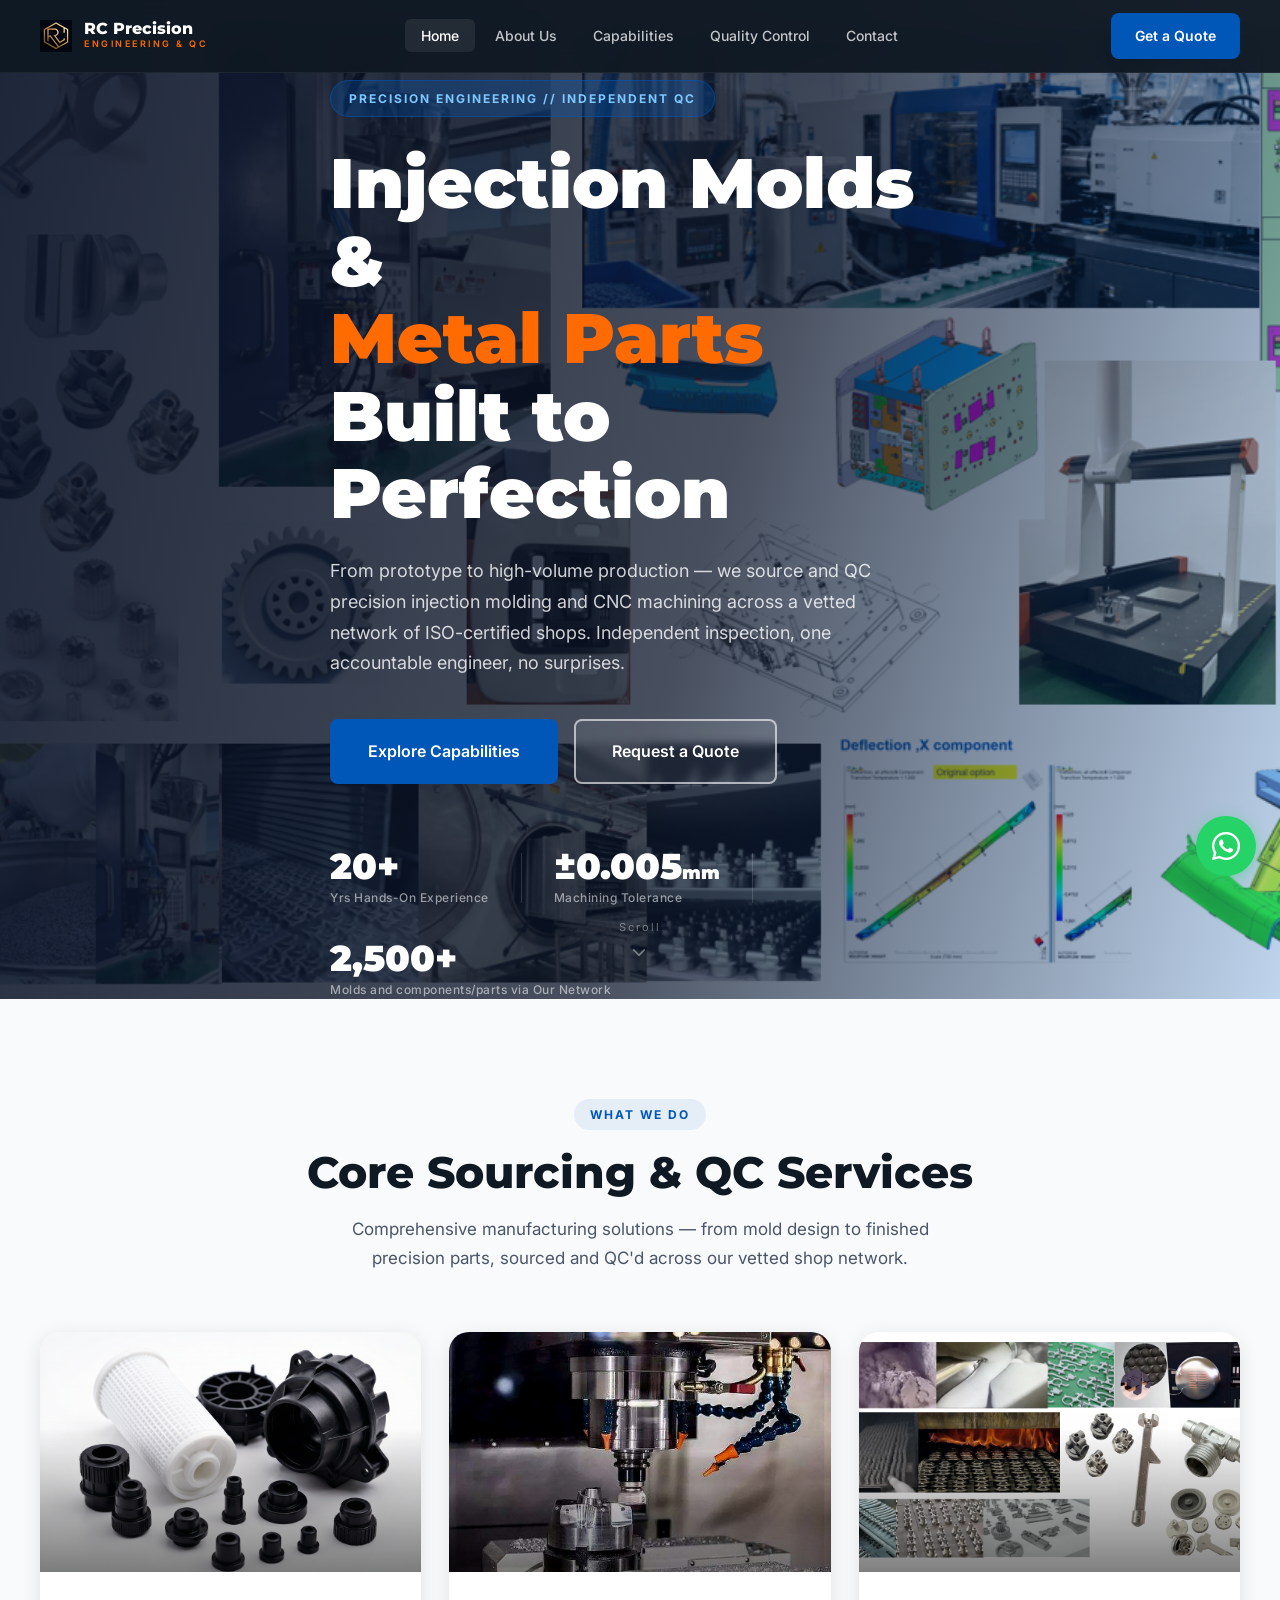
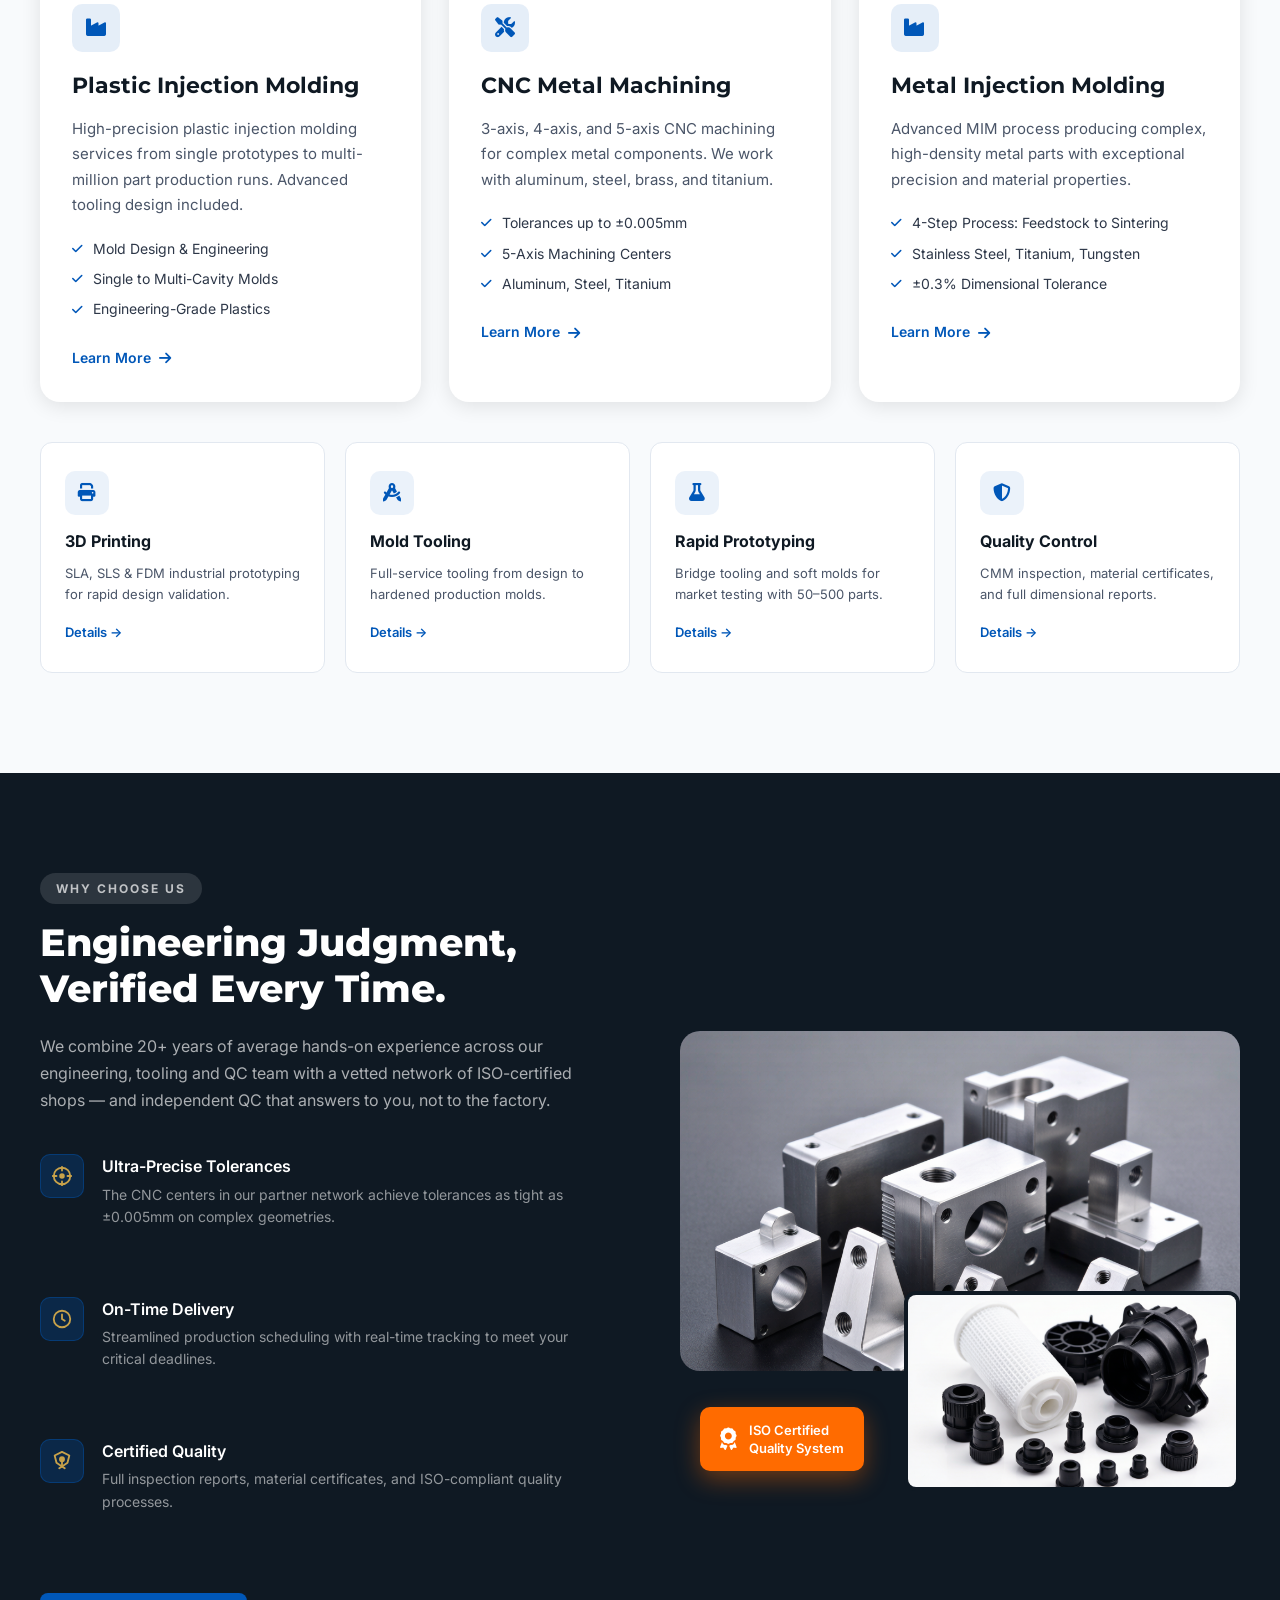
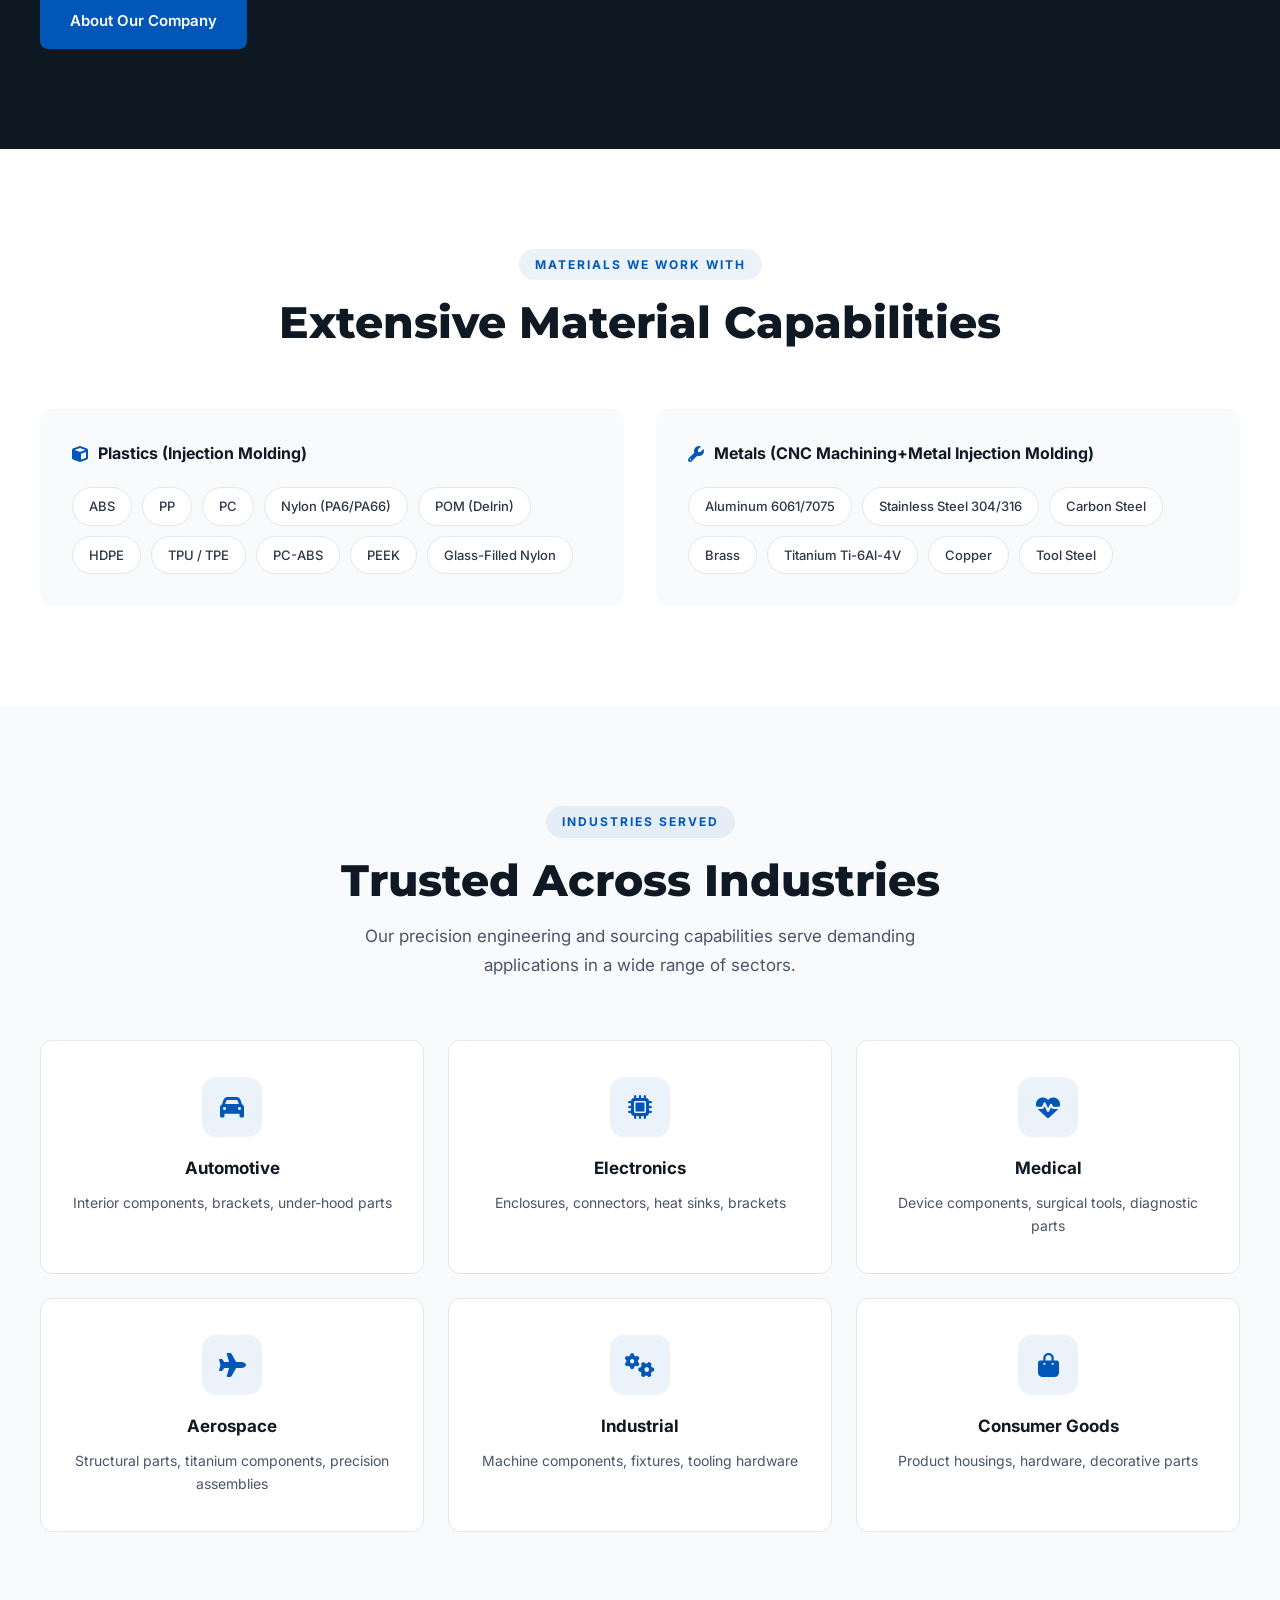
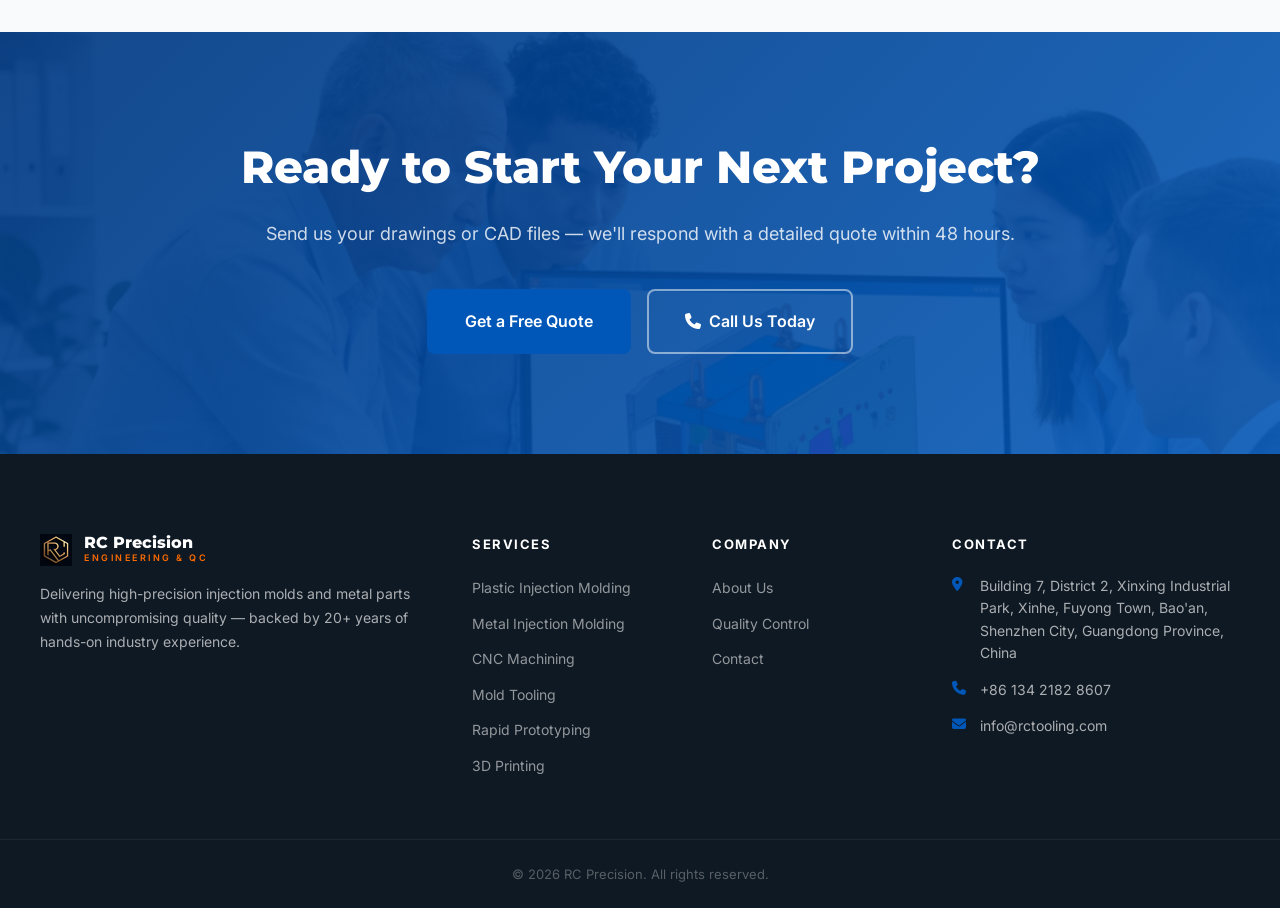
==== index.html @ fa6a91cd "Update headline stat to 2,500+ molds/components; RFQ copy + about grid" ====
<!DOCTYPE html>
<html lang="en" data-page-node-id="lb6QJ9mbIPGZjWYtsxR7AJ">
<head data-page-node-id="viPErFzaWcihisl0lX8xXi">
<meta charset="UTF-8" data-page-node-id="GnX38VoA6dK58KcWuwFmV1">
<meta name="viewport" content="width=device-width, initial-scale=1.0" data-page-node-id="UyeFkJ7k1n2Uqv3ETFsfYk">
<title>RC Precision | Injection Molds & Metal Parts</title>
<link rel="icon" type="image/png" sizes="32x32" href="images/logo-new-32.png">
<link rel="apple-touch-icon" href="images/logo-new-32.png">
<link rel="stylesheet" href="css/style.css" data-page-node-id="VGBYJ9GLTq5mNKny6qDBpp">
<link href="https://fonts.googleapis.com/css2?family=Inter:wght@300;400;500;600;700;800&family=Montserrat:wght@700;800;900&display=swap" rel="stylesheet" data-page-node-id="WeAYWf7VWUfXyoHFF7WIRG">
<link rel="stylesheet" href="https://cdnjs.cloudflare.com/ajax/libs/font-awesome/6.5.0/css/all.min.css" data-page-node-id="ToXAfVbms0a3MwTByyQp7S">
<!-- Google Analytics (GA4) — Replace G-XXXXXXXXXX with your real Measurement ID after creating your GA property -->
<script async src="https://www.googletagmanager.com/gtag/js?id=G-XXXXXXXXXX"></script>
<script>
  window.dataLayer = window.dataLayer || [];
  function gtag(){dataLayer.push(arguments);}
  gtag('js', new Date());
  gtag('config', 'G-XXXXXXXXXX');
</script>
</head>
<body data-page-node-id="CVXJ5f3mNrc8dgt99xF2HD">

<!-- Navigation -->
<nav class="navbar" id="navbar" data-page-node-id="oqpbM1maotQ0ccvDt9efQV">
  <div class="container nav-container" data-page-node-id="2UlksWx2DHA3ogcXV54bxK">
    <div class="logo" data-page-node-id="joVGJHDmPjofAACBue77Ax">
      <img src="images/logo-new-32.png" alt="RC Precision" class="logo-img">
      <div class="logo-text" data-page-node-id="vmx0LPqAA7KXcSB8GstEz5">
        <span class="logo-main" data-page-node-id="hAi5j033I535vBinzrbABo">RC Precision</span>
        <span class="logo-sub" data-page-node-id="kDGlqfqRkmqAIMadUBvyy7">ENGINEERING &amp; QC</span>
      </div>
    </div>
    <ul class="nav-links" data-page-node-id="BASZa0VUApcq1OumZ96LP0">
      <li data-page-node-id="bA5qML0teC8USvkYfjjBc4"><a href="index.html" class="active" data-page-node-id="sl5UUNuCLfwFEGzFVBCwcA">Home</a></li>
      <li data-page-node-id="0GpDEsPgZr3lOJs6i8AdIO"><a href="about.html" data-page-node-id="DoJQ6ZMyVRd7qF5kgKjDJV">About Us</a></li>
      <li data-page-node-id="M5JdNWyVaqbxVQxoEqEtPY"><a href="capabilities.html" data-page-node-id="lADzwuzEUneFj7zsLz47jq">Capabilities</a></li>
      <li data-page-node-id="OTDPsLqF5NPJtbr60lUrCK"><a href="quality.html" data-page-node-id="A4wl7ib4w1m877ieylwPS7">Quality Control</a></li>
      <li data-page-node-id="boqH61wtr02f58dn8q1zje"><a href="contact.html" data-page-node-id="fVDwqUPUqNvDlbY7OA0GOz">Contact</a></li>
    </ul>
    <a href="rfq.html" class="btn btn-primary nav-cta" data-page-node-id="0do9j9ykNE0ADKUXi0Q8Ub">Get a Quote</a>
    <div class="hamburger" id="hamburger" data-page-node-id="y8XPvDWKDrIdWekaB3KjrA">
      <span data-page-node-id="yyjxjYTwlewERP2d1YveRT"></span><span data-page-node-id="wmxyDXFmSrC7Tq7Pw8tsD2"></span><span data-page-node-id="6guTxDihQRL8dnmqcqzOK5"></span>
    </div>
  </div>
</nav>

<!-- Hero Section -->
<section class="hero" data-page-node-id="3aDhioXMFj9AvGbYic368Z">
  <div class="hero-bg" data-page-node-id="czSYIOqIlMRFAJ5Zt50QvC">
    <img src="images/Professional_injection_mold_ma_2026-06-09T11-37-28.png" alt="Partner Tooling Facility" class="hero-img" data-page-node-id="cwUTKP4EP4Ugl6Z97pUkGS">
    <div class="hero-overlay" data-page-node-id="DBNr0DudKr7CU0RSFJI6FF"></div>
  </div>
  <div class="container hero-content" data-page-node-id="uHxL1PnwPDEK3wFp03jGgv">
    <div class="hero-badge" data-page-node-id="NmvauxC7oYYNow38LY4eh7">PRECISION ENGINEERING // INDEPENDENT QC</div>
    <h1 class="hero-title" data-page-node-id="A7IRHNKGv4ufwYUrM8NzzM">
      Injection Molds &<br data-page-node-id="ux3852pMXlqdKAjRdkEvuO">
      <span class="accent" data-page-node-id="4xM1RrA0kxYIL8lB2VN6Mm">Metal Parts</span><br data-page-node-id="17fqjoCKfsv0NOCataOV2d">
      Built to Perfection
    </h1>
    <p class="hero-desc" data-page-node-id="vHTNvP56WBsf1oLXvM5GmE">From prototype to high-volume production — we source and QC precision injection molding and CNC machining across a vetted network of ISO-certified shops. Independent inspection, one accountable engineer, no surprises.</p>
    <div class="hero-actions" data-page-node-id="NYD3Wngefi0oGoeZRi3iCF">
      <a href="capabilities.html" class="btn btn-primary btn-lg" data-page-node-id="JHpTWCG8ZR61w52q0ImJM2">Explore Capabilities</a>
      <a href="rfq.html" class="btn btn-outline btn-lg" data-page-node-id="0gsS44hXqCKUAhr0pMA6Bf">Request a Quote</a>
    </div>
    <div class="hero-stats" data-page-node-id="KnkDybkAZ6qrEuZ1Uown1C">
      <div class="stat" data-page-node-id="AUgQdigTNLcQOwmudaNyIV">
        <span class="stat-num" data-page-node-id="prjCzb7wW8elClD4vDswal">20+</span>
        <span class="stat-label" data-page-node-id="LKd0WIQryImCfGTHEk83eA">Yrs Hands-On Experience</span>
      </div>
      <div class="stat-divider" data-page-node-id="uB28f1U67sxHYXv0xA6783"></div>
      <div class="stat" data-page-node-id="J155kIe6VCLlEffRWC3SV7">
        <span class="stat-num" data-page-node-id="z9W5fdRAKu14tq15n3b1yd">±0.005<small data-page-node-id="11C4Kg6PdqSpvu1PNENK1c">mm</small></span>
        <span class="stat-label" data-page-node-id="9gtilFuHl2ERHFJUMWLEnP">Machining Tolerance</span>
      </div>
      <div class="stat-divider" data-page-node-id="hTMVmd6eMbDpf2gXyx0rRM"></div>
      <div class="stat" data-page-node-id="PLyqYhJa6Q9M4VKOeTPCH6">
        <span class="stat-num" data-page-node-id="iRMAxtcP3YbRY7ZPiwfBCG">2,500+</span>
        <span class="stat-label" data-page-node-id="ORSGrRxGdbMjl0wsCNN5yk">Molds and components/parts via Our Network</span>
      </div>
    </div>
  </div>
  <div class="hero-scroll" data-page-node-id="payxKsFo3eTHb4uh6fVOMY">
    <span data-page-node-id="MP1Xuoga8e1nFcG8DRakDh">Scroll</span>
    <i class="fas fa-chevron-down" data-page-node-id="0vrLwDf64aHMFTEJhdmwCY"></i>
  </div>
</section>

<!-- Services Overview -->
<section class="section services-overview" data-page-node-id="xytvM3MiZpOycfKtGtblAC">
  <div class="container" data-page-node-id="icBO5lAt89WF9pnQIwFnEJ">
    <div class="section-header" data-page-node-id="qJCrCK8F7KHxrZ5zK1TILX">
      <div class="section-tag" data-page-node-id="7K8TzsFw1Zd0bJqp8dkVyd">WHAT WE DO</div>
      <h2 class="section-title" data-page-node-id="L494UdXKiaIZTtQ3kM7fsG">Core Sourcing &amp; QC Services</h2>
      <p class="section-desc" data-page-node-id="aUbKbTk2IFkX6Qf8NT3VbA">Comprehensive manufacturing solutions — from mold design to finished precision parts, sourced and QC'd across our vetted shop network.</p>
    </div>
    <div class="services-grid" data-page-node-id="e83tKgbf6ybQN6LXBJNmPS">
      <div class="service-card featured" data-page-node-id="i9LJbRFgBFJHg6N8CiWnO9">
        <div class="service-img" data-page-node-id="qkFZNjTo8XKwLpPgrD6KWt">
          <img src="images/Injection_molded_plastic_parts_2026-06-09T11-37-58.png" alt="Plastic Injection Molding" data-page-node-id="7QEvGDQft802CXnqunAiuW">
          <div class="service-img-overlay" data-page-node-id="4jJpN3T6fRjojAn10tJUoo"></div>
        </div>
        <div class="service-content" data-page-node-id="QOEE9fxsX8uFrgjW4Q8BDX">
          <div class="service-icon" data-page-node-id="0GCPxje12JAGLEKdVYeR2t"><i class="fas fa-industry" data-page-node-id="WsF9Bxa3xZf0zJ0ykWW6lv"></i></div>
          <h3 data-page-node-id="pViGDBwBUhSn3yQZQR5Zu1">Plastic Injection Molding</h3>
          <p data-page-node-id="GfdNUEHOPb3bDXhCa9NJxO">High-precision plastic injection molding services from single prototypes to multi-million part production runs. Advanced tooling design included.</p>
          <ul class="service-list" data-page-node-id="H9wRHYImCmAv0lCfwhTBLF">
            <li data-page-node-id="p01AdaMpW4PUaWpCeFQZ1p"><i class="fas fa-check" data-page-node-id="sfFTFLGededuX7tFDfL6lN"></i> Mold Design & Engineering</li>
            <li data-page-node-id="VLbgGBgMJRiKAd2Oaghv9q"><i class="fas fa-check" data-page-node-id="1i27biyKoYCKBn6JROmWUK"></i> Single to Multi-Cavity Molds</li>
            <li data-page-node-id="64kCCR8pRsaL32OMSW53Ww"><i class="fas fa-check" data-page-node-id="mmqU9KMYbCZAUwu8nRa20M"></i> Engineering-Grade Plastics</li>
          </ul>
          <a href="capabilities.html#injection" class="service-link" data-page-node-id="MW8dbDgDyuzOWOpg3I4hKe">Learn More <i class="fas fa-arrow-right" data-page-node-id="mQtTljglelgRqSUfLmgEmk"></i></a>
        </div>
      </div>
      <div class="service-card featured" data-page-node-id="i7SSQhMm0OhUAgwPjUHxeQ">
        <div class="service-img" data-page-node-id="jdbzQPW7NEnumweWGqmeLt">
          <img src="images/CNC_user_provided_factory_milling_2026-09-08T12-32-00.png" alt="CNC Machining" data-page-node-id="bmziY6biseWdOgCzzu5TyO">
          <div class="service-img-overlay" data-page-node-id="AvDEtmkAT1wulQlztjC9AH"></div>
        </div>
        <div class="service-content" data-page-node-id="0MWPbwcWls1iTglhj7LzaI">
          <div class="service-icon" data-page-node-id="7GlAd8a9DNJStDA5llu9ZH"><i class="fas fa-tools" data-page-node-id="SgzWmvnUX9HZAVFA6cNksO"></i></div>
          <h3 data-page-node-id="ZE9gLrVJyRsvxCasDnrx60">CNC Metal Machining</h3>
          <p data-page-node-id="rxuiCdBpSgNIUWIAYrM7dQ">3-axis, 4-axis, and 5-axis CNC machining for complex metal components. We work with aluminum, steel, brass, and titanium.</p>
          <ul class="service-list" data-page-node-id="OQJHSCtuMhaD79PYaanRlz">
            <li data-page-node-id="EQwtGeDv26ya4IGPsrdwwc"><i class="fas fa-check" data-page-node-id="1f2NUn5sFCuSzE12EH4HSb"></i> Tolerances up to ±0.005mm</li>
            <li data-page-node-id="XKDIQCcbtyiFgr4c6exLLb"><i class="fas fa-check" data-page-node-id="7wAoq3xTQnuiMNmMiAzFGq"></i> 5-Axis Machining Centers</li>
            <li data-page-node-id="1cnxytvM57QKJ6EeJ0M2uk"><i class="fas fa-check" data-page-node-id="Wp7i45JywfmNy6EhzZCbe2"></i> Aluminum, Steel, Titanium</li>
          </ul>
          <a href="capabilities.html#cnc" class="service-link" data-page-node-id="LNtyWIiqEk62F24gLE0yll">Learn More <i class="fas fa-arrow-right" data-page-node-id="3epcmRPj5t9OfFA7RqIInw"></i></a>
        </div>
      </div>
      <!-- Metal Injection Molding Card -->
      <div class="service-card featured" data-page-node-id="wKZpDtueZjag5ZUompqS1w">
        <div class="service-img" data-page-node-id="NhxzqKuobkjQerVf241Tde">
          <img src="images/Metal_Injection_Molding_MIM_pr_2026-06-20T04-57-37.png" alt="Metal Injection Molding" data-page-node-id="CIdfpV4oVcLpbhwglhGW7v">
          <div class="service-img-overlay" data-page-node-id="KU7mpURoxWbXr23YHiZZRz"></div>
        </div>
        <div class="service-content" data-page-node-id="kbhn6i4hRd3HbhAePN1B6k">
          <div class="service-icon" data-page-node-id="hmSdiYs7BV3LupSO9dqFQI"><i class="fas fa-industry" data-page-node-id="yGbSGFmjaHcfuH603p2jM7"></i></div>
          <h3 data-page-node-id="SRC5Ge1xwgpWs0raCzx6Oa">Metal Injection Molding</h3>
          <p data-page-node-id="QGlA2CzfJIeFVzu2DQ92y8">Advanced MIM process producing complex, high-density metal parts with exceptional precision and material properties.</p>
          <ul class="service-list" data-page-node-id="d5cSIhaoJjAZN8SevXelUW">
            <li data-page-node-id="NntaFk5nOaXKGUSV6GzbjY"><i class="fas fa-check" data-page-node-id="AohguaJTNB8xhxQwhLVLqB"></i> 4-Step Process: Feedstock to Sintering</li>
            <li data-page-node-id="6QWM2ruYRnGPTulIDPm15r"><i class="fas fa-check" data-page-node-id="qwOxHAGedWNTbiCDACGWI8"></i> Stainless Steel, Titanium, Tungsten</li>
            <li data-page-node-id="K1pNNnZ0DaJImqdU52ZpzT"><i class="fas fa-check" data-page-node-id="FT7m3eIRahboo133kARuyo"></i> ±0.3% Dimensional Tolerance</li>
          </ul>
          <a href="capabilities.html#mim" class="service-link" data-page-node-id="rT3lxhglXMj6WFvtRRJ17g">Learn More <i class="fas fa-arrow-right" data-page-node-id="Z5S6WYk7m6cwzrREoSJGiB"></i></a>
        </div>
      </div>
    </div>

    <!-- Additional Services Row -->
    <div class="mini-services" data-page-node-id="azzqHObZWXKw3tfT4TMead">
      <div class="mini-service" data-page-node-id="VUCFDnnpHW0HTaUyh5WvO9">
        <div class="mini-icon" data-page-node-id="fsUropMCaSRsYxQrvPY8a5"><i class="fas fa-print" data-page-node-id="TBjgFwB0IOlD9GVmMFieKK"></i></div>
        <h4 data-page-node-id="V6anejmU8MvCK3P8vl0KaT">3D Printing</h4>
        <p data-page-node-id="sUO5PjPMlVWfI39xug8co7">SLA, SLS & FDM industrial prototyping for rapid design validation.</p>
        <a href="capabilities.html#3dprint" data-page-node-id="U4DhhLMFOwOnn2J9Da8DGV">Details →</a>
      </div>
      <div class="mini-service" data-page-node-id="DyyRlPM82UHR3F3QmdmeiD">
        <div class="mini-icon" data-page-node-id="dnc4U3ns41dAR7Rac7UfE2"><i class="fas fa-drafting-compass" data-page-node-id="5XIQaQxqT2Xr0IJT1fyfEn"></i></div>
        <h4 data-page-node-id="oFjDBeT0w5UFC2hUZqgqQR">Mold Tooling</h4>
        <p data-page-node-id="aX2GtdggS5q7mg9Tn5TDpV">Full-service tooling from design to hardened production molds.</p>
        <a href="capabilities.html#tooling" data-page-node-id="vW0OroOHxu1T1MZ5Xwd9Bu">Details →</a>
      </div>
      <div class="mini-service" data-page-node-id="F0PGQCOAM8iGbE2DIW9gKK">
        <div class="mini-icon" data-page-node-id="UiF3PfIuhHewsvNEmM9Jtc"><i class="fas fa-flask" data-page-node-id="qCnr3hI2Blcp9bSoRIc82j"></i></div>
        <h4 data-page-node-id="aIdCOrMTOrZkomCv8zDekH">Rapid Prototyping</h4>
        <p data-page-node-id="wEYLdO8SciK5CF1zhs9r1C">Bridge tooling and soft molds for market testing with 50–500 parts.</p>
        <a href="capabilities.html#proto" data-page-node-id="zFqx2yYO4xNEMclHqKRSkS">Details →</a>
      </div>
      <div class="mini-service" data-page-node-id="iXiB8tb3ggCp0aHwqKx5KD">
        <div class="mini-icon" data-page-node-id="ljFARJNqgdvHNupxmNZ0Rl"><i class="fas fa-shield-alt" data-page-node-id="DxAHN0CCmIjORFCqFo0Jhx"></i></div>
        <h4 data-page-node-id="c1iydYCz78dj5lfhrM0HYL">Quality Control</h4>
        <p data-page-node-id="ejeWIkKoGJT5LWEHLpeAAh">CMM inspection, material certificates, and full dimensional reports.</p>
        <a href="quality.html" data-page-node-id="9EddH3XUyN8jV8rugZST7y">Details →</a>
      </div>
    </div>
  </div>
</section>

<!-- Why Choose Us -->
<section class="section why-us dark-section" data-page-node-id="s2TpmDID0I04mi3ciBzXN4">
  <div class="container" data-page-node-id="p3zkVyHnMdFDmkcKXm3oqJ">
    <div class="why-us-inner" data-page-node-id="k9gCXjZjogyb1KPmC2VNZ2">
      <div class="why-us-left" data-page-node-id="kPWOACMRvHr5YJIQwuBoFE">
        <div class="section-tag light" data-page-node-id="e871hBArXnvauSrN05TS1w">WHY CHOOSE US</div>
        <h2 data-page-node-id="5vxZ6GWN8Jfa9vFLSNydff">Engineering Judgment,<br data-page-node-id="XqDyOzcpMBhARZ79dg3874">Verified Every Time.</h2>
        <p data-page-node-id="1vAAaIh49YQE5i3FhZY6Nw">We combine 20+ years of average hands-on experience across our engineering, tooling and QC team with a vetted network of ISO-certified shops — and independent QC that answers to you, not to the factory.</p>
        <div class="why-features" data-page-node-id="xBQYDSw71MnZvE4bXV8kYC">
          <div class="why-feature" data-page-node-id="pHisUzuzCYK92kGemk5TzI">
            <div class="why-icon" data-page-node-id="EzfWEkekShIEElkCSarAQA"><svg viewBox="0 0 24 24" width="22" height="22" fill="none" stroke="#C8A24A" stroke-width="2" stroke-linecap="round" stroke-linejoin="round" aria-hidden="true"><circle cx="12" cy="12" r="9"/><line x1="12" y1="2" x2="12" y2="6"/><line x1="12" y1="18" x2="12" y2="22"/><line x1="2" y1="12" x2="6" y2="12"/><line x1="18" y1="12" x2="22" y2="12"/><circle cx="12" cy="12" r="2" fill="#C8A24A"/></svg></div>
            <div data-page-node-id="QyYdQT12r0QO753N2rX9hS">
              <h4 data-page-node-id="flRD1Y8JaTQSMdFVDIq5ZJ">Ultra-Precise Tolerances</h4>
              <p data-page-node-id="xSLlpD762YRyfn5qpc1uol">The CNC centers in our partner network achieve tolerances as tight as ±0.005mm on complex geometries.</p>
            </div>
          </div>
          <div class="why-feature" data-page-node-id="qgDQFc4NwoOkjCoJ4sdtOk">
            <div class="why-icon" data-page-node-id="EXcte5QXFPAMMZQRzZZtp9"><svg viewBox="0 0 24 24" width="22" height="22" fill="none" stroke="#C8A24A" stroke-width="2" stroke-linecap="round" stroke-linejoin="round" aria-hidden="true"><circle cx="12" cy="12" r="9"/><polyline points="12 7 12 12 15 14"/></svg></div>
            <div data-page-node-id="ZP28vlUFjiSVz2E3Aqp4Un">
              <h4 data-page-node-id="lyvtvizdHIwy9C8BbcDqjx">On-Time Delivery</h4>
              <p data-page-node-id="gVoPXec4JSisJyaCVwz0RR">Streamlined production scheduling with real-time tracking to meet your critical deadlines.</p>
            </div>
          </div>
          <div class="why-feature" data-page-node-id="4flTLOB2JlfhBkU3vooLS5">
            <div class="why-icon" data-page-node-id="jVPl3JsPHLXdwolBMBlanw"><svg viewBox="0 0 24 24" width="22" height="22" fill="none" stroke="#C8A24A" stroke-width="2" stroke-linecap="round" stroke-linejoin="round" aria-hidden="true"><path d="M12 2 L20 6 L18 14 L12 18 L6 14 L4 6 Z"/><circle cx="12" cy="10" r="2.2" fill="#C8A24A"/><line x1="12" y1="12.5" x2="12" y2="16"/><line x1="9" y1="20" x2="12" y2="18"/><line x1="15" y1="20" x2="12" y2="18"/></svg></div>
            <div data-page-node-id="QSkw9ZgPNUeksAYzTS5L43">
              <h4 data-page-node-id="W6bkztRvWhP26EqlZAyrKU">Certified Quality</h4>
              <p data-page-node-id="Rvb5k6bb7oVo72clD6QFDU">Full inspection reports, material certificates, and ISO-compliant quality processes.</p>
            </div>
          </div>
        </div>
        <a href="about.html" class="btn btn-primary" data-page-node-id="cb9IWmFMGLgtNaK2A69uF9">About Our Company</a>
      </div>
      <div class="why-us-right" data-page-node-id="he14Lue6tqLzb61e4exqB6">
        <div class="why-img-grid" data-page-node-id="kTmnEyHx0dWBSdeGBjEH39">
          <img src="images/Precision_aluminum_CNC_machine_2026-06-09T11-38-29.png" alt="Metal Parts" class="why-img-main" data-page-node-id="9Q7sVR7a7rA58vWWjoGcHs">
          <img src="images/Injection_molded_plastic_parts_2026-06-09T11-37-58.png" alt="Injection Parts" class="why-img-small" data-page-node-id="xvl8FgRfZF1Bdsv7eelxF6">
          <div class="why-badge" data-page-node-id="g3aUc6O110JeveEs6jxME3">
            <i class="fas fa-award" data-page-node-id="6KQzp719GFoFIlC2KBiymz"></i>
            <span data-page-node-id="eHYhvuPu7CpjGWAPjKaci1">ISO Certified<br data-page-node-id="V9S53vXiz6xGakj9Db5SOd">Quality System</span>
          </div>
        </div>
      </div>
    </div>
  </div>
</section>

<!-- Materials -->
<section class="section materials" data-page-node-id="W1vhxlSzuleSSG847YLAOt">
  <div class="container" data-page-node-id="QR7zjpGmWz16Jb1AHH7fWb">
    <div class="section-header" data-page-node-id="BIxweTCo1QedM7I4v8FTiq">
      <div class="section-tag" data-page-node-id="iKsKfMtXzNH8ZcpqHgtU7u">MATERIALS WE WORK WITH</div>
      <h2 class="section-title" data-page-node-id="rUu2AWCJrGdk1J9rFQp7BM">Extensive Material Capabilities</h2>
    </div>
    <div class="materials-tabs" data-page-node-id="s1xnBATir9MxdjisPcEvA9">
      <div class="mat-category" data-page-node-id="1H5B0McXFGDYF3YhqgdC2S">
        <h4 data-page-node-id="8L5eVfMLEkVwtHT4lTamdh"><i class="fas fa-cube" data-page-node-id="3SVnwFAbXbxFsqdmedId8v"></i> Plastics (Injection Molding)</h4>
        <div class="mat-chips" data-page-node-id="347A9glV7ZNTQs0tk7zg4M">
          <span data-page-node-id="iSmNWHGG8JmCz5I5viF5F1">ABS</span><span data-page-node-id="I5HfsEP1w29eTmipnN06pX">PP</span><span data-page-node-id="AuenxCAAcPVcQMUYYlp5dN">PC</span><span data-page-node-id="EeXFBql0T7ZaUaDcMfOZ1p">Nylon (PA6/PA66)</span>
          <span data-page-node-id="x0YqcqIb2EEG53TKa8bCQB">POM (Delrin)</span><span data-page-node-id="vJSvFVp09eItxXSIcqKl13">HDPE</span><span data-page-node-id="oeuWUSz1p7cTU2IhymF0sr">TPU / TPE</span>
          <span data-page-node-id="kWdpgXdHT95vhGsvDNGD67">PC-ABS</span><span data-page-node-id="KsBffd8fHuWFP6zFPwUvC1">PEEK</span><span data-page-node-id="SCBmHGiu7f8xfs3qqT6rRf">Glass-Filled Nylon</span>
        </div>
      </div>
      <div class="mat-category" data-page-node-id="BDkmGeFHxYmF4KL0UJ80Jz">
        <h4 data-page-node-id="oVBXRQdLLCz3gw3VVNBnjy"><i class="fas fa-wrench" data-page-node-id="yZlonvYAK3AwKSwklVAeTy"></i> Metals (CNC Machining+Metal Injection Molding)</h4>
        <div class="mat-chips metal" data-page-node-id="cds7JogQRYEQSHNyyLh7J0">
          <span data-page-node-id="IDgyhs2TWeHHi7M0LBCLnX">Aluminum 6061/7075</span><span data-page-node-id="zuOf5d8iI4kEWlnEcmFhIU">Stainless Steel 304/316</span>
          <span data-page-node-id="9wAyvOhaEsfVcMiwUKn9CQ">Carbon Steel</span><span data-page-node-id="MASlIDpBYwiT1uzjgtEBwI">Brass</span><span data-page-node-id="yBxEBHkwFOIk0QH5FZUkGC">Titanium Ti-6Al-4V</span>
          <span data-page-node-id="0QRbQUgp5Sj2CVBHW92Y30">Copper</span><span data-page-node-id="djESEM0r8uVu7WsdaZ98EO">Tool Steel</span>
        </div>
      </div>
    </div>
  </div>
</section>

<!-- Industries -->
<section class="section industries" data-page-node-id="udP3nHkDMDoGWxA37Sqy11">
  <div class="container" data-page-node-id="O5aSevPUQyNBnjbPpZx5uk">
    <div class="section-header" data-page-node-id="RgDUlph1AaA3jDRvuISwAe">
      <div class="section-tag" data-page-node-id="vGTlMG0UHYn4BC26pHtSDa">INDUSTRIES SERVED</div>
      <h2 class="section-title" data-page-node-id="0qR2wtSXuTs5wT5TwQbfu0">Trusted Across Industries</h2>
      <p class="section-desc" data-page-node-id="FjPCE7jG6LL4r5XfMbyhox">Our precision engineering and sourcing capabilities serve demanding applications in a wide range of sectors.</p>
    </div>
    <div class="industries-grid" data-page-node-id="7YyAquvzivllFJFQuM2YWd">
      <div class="industry-card" data-page-node-id="T1f3kT9i1zWgkGizgqok3z">
        <div class="ind-icon" data-page-node-id="9B2XBpFpEU7I5hTMMdXUjY"><i class="fas fa-car" data-page-node-id="B4SsoUWeUQvOPFLR9h4GJ0"></i></div>
        <h4 data-page-node-id="sKfCuJKhv482RsYtacXfta">Automotive</h4>
        <p data-page-node-id="x1LGEMRgzPL0imC9f4VjQ7">Interior components, brackets, under-hood parts</p>
      </div>
      <div class="industry-card" data-page-node-id="bsAB9BXoDWY8lVdDMlaEe2">
        <div class="ind-icon" data-page-node-id="0OlMU3NHg5THBNEVpnjMnp"><i class="fas fa-microchip" data-page-node-id="E7QpOkgFYva9GAjYKIWRxo"></i></div>
        <h4 data-page-node-id="F2Iwp7FJ0emEHKA4ntQSby">Electronics</h4>
        <p data-page-node-id="KMZNQEkSZvs4j6UE40INcp">Enclosures, connectors, heat sinks, brackets</p>
      </div>
      <div class="industry-card" data-page-node-id="yre3oxvHYbCg61cS8Ixtja">
        <div class="ind-icon" data-page-node-id="mJxBzXSHxTJoFt1N7PBO61"><i class="fas fa-heartbeat" data-page-node-id="KU5FqhyGD3XKDmmeshAHS5"></i></div>
        <h4 data-page-node-id="eG5mdl0cT1Enf91emaUHxI">Medical</h4>
        <p data-page-node-id="U7eyjTU4B0lY0x4N79s0BO">Device components, surgical tools, diagnostic parts</p>
      </div>
      <div class="industry-card" data-page-node-id="ZRAJBR2NZ0UNUEutbadXam">
        <div class="ind-icon" data-page-node-id="uBUeu00uqPLfquu7HVRynx"><i class="fas fa-plane" data-page-node-id="ny7zG8jChEBmIjtERvWB7t"></i></div>
        <h4 data-page-node-id="VTlM8oVanXDRStBeswOdRB">Aerospace</h4>
        <p data-page-node-id="sRIzWEeQwC92bSYwnQjwn2">Structural parts, titanium components, precision assemblies</p>
      </div>
      <div class="industry-card" data-page-node-id="2hLRNHXNWI03bJnP2L1AQZ">
        <div class="ind-icon" data-page-node-id="CCBIMH5E8xAE26XJKw1Hvj"><i class="fas fa-cogs" data-page-node-id="Law8wTGCo6pP0SyCGc7y8Q"></i></div>
        <h4 data-page-node-id="9BAQHh5yNMqcdSTlclgNuB">Industrial</h4>
        <p data-page-node-id="LAY4UUTv6dxzyHXOoGuLr1">Machine components, fixtures, tooling hardware</p>
      </div>
      <div class="industry-card" data-page-node-id="lt72JJMvnkklSwlxGsK4ej">
        <div class="ind-icon" data-page-node-id="XJjcVAJDUbYic4NE7OHfC2"><i class="fas fa-shopping-bag" data-page-node-id="3JbWsWxZALciugnCbw3lAH"></i></div>
        <h4 data-page-node-id="gGLLRTtB2fnc98ozXPx8ah">Consumer Goods</h4>
        <p data-page-node-id="uD5R5dtMzInvA3gaJL1eZ0">Product housings, hardware, decorative parts</p>
      </div>
    </div>
  </div>
</section>

<!-- CTA Banner -->
<section class="cta-banner" data-page-node-id="TXMBHqICbXNaRym8onz3eL">
  <div class="cta-bg" data-page-node-id="nZyvgIHA1uKlFRhzuhcEcN">
    <img src="images/Manufacturing_team_engineers_d_2026-06-09T11-38-31.png" alt="" data-page-node-id="vx5qoLGw6GLeNrGYRx6iXe">
    <div class="cta-overlay" data-page-node-id="3mZ7k7Q7O65BfoJhwYpLo0"></div>
  </div>
  <div class="container cta-content" data-page-node-id="OmECNTJrS0Dq9o2bNAmPBG">
    <h2 data-page-node-id="pfYsLnRqJG9KC4Fm2fztRu">Ready to Start Your Next Project?</h2>
    <p data-page-node-id="zZYyCZQjpvzBInHwomVHuA">Send us your drawings or CAD files — we'll respond with a detailed quote within 48 hours.</p>
    <div class="cta-actions" data-page-node-id="DYXamIn3mXSRstpsvTAhO4">
      <a href="rfq.html" class="btn btn-primary btn-lg" data-page-node-id="PIWUFCFICHWnGSmwD183rb">Get a Free Quote</a>
      <a href="tel:+8613421828607" class="btn btn-outline-light btn-lg" data-page-node-id="5F3lCqE6xvMxFwHwEjNnKP"><i class="fas fa-phone" data-page-node-id="tgxt0w3SV4EeFBRpl4b5Fx"></i> Call Us Today</a>
    </div>
  </div>
</section>

<!-- Footer -->
<footer class="footer" data-page-node-id="A7NLntkOyiWtB1ppfRPNtN">
  <div class="container footer-grid" data-page-node-id="UaAMEgCOP7qy7N6Cef1RDG">
    <div class="footer-brand" data-page-node-id="dc2X0wJcQgTofBbLtvHqyy">
      <div class="logo footer-logo" data-page-node-id="JTgw3OpAQrdaEzsPVhP3lm">
        <img src="images/logo-new-32.png" alt="RC Precision" class="logo-img">
        <div class="logo-text" data-page-node-id="xoelWBDW8zS8mzCAVZkJ7D">
          <span class="logo-main" data-page-node-id="xxomC7vP3GuAzeIEokU9iP">RC Precision</span>
          <span class="logo-sub" data-page-node-id="S6TeD5JuyoocXMRK7cVcDG">ENGINEERING &amp; QC</span>
        </div>
      </div>
      <p data-page-node-id="QS1wkm5fDqocBHChRlMlKC">Delivering high-precision injection molds and metal parts with uncompromising quality — backed by 20+ years of hands-on industry experience.</p>
</div>
    <div class="footer-links" data-page-node-id="ekkgOVSKsVqxpiJBFv5wW2">
      <h5 data-page-node-id="B04JDrDWC7JXfjFXXJTzdZ">Services</h5><ul data-page-node-id="EC4DkLaicAt5e1oFQxTCyu"><li data-page-node-id="EDReVW1GHBHg72xJoN3g6L"><a href="capabilities.html#injection" data-page-node-id="uN2ESFF0nWAwQp2xnje7hl">Plastic Injection Molding</a></li><li data-page-node-id="5kBwEDo9vZis9EYTGbZwTV"><a href="capabilities.html#mim" data-page-node-id="YzRJYssmroEWdE96w6CvP3">Metal Injection Molding</a></li><li data-page-node-id="WCwcCVs3RdXFbFDCSFW4Bd"><a href="capabilities.html#cnc" data-page-node-id="FxdH0WSyqQxqewZdP5mFR9">CNC Machining</a></li><li data-page-node-id="oQkNKxneDYVBGlbqCkTpbo"><a href="capabilities.html#tooling" data-page-node-id="IQeuQDI1mjUzd5W7YFot1x">Mold Tooling</a></li><li data-page-node-id="kltlyODXLFxcqcipz324qg"><a href="capabilities.html#proto" data-page-node-id="6zezAAF9PQTthnD7dpbx3Y">Rapid Prototyping</a></li><li data-page-node-id="yrMRUgRre1u0bkNaPV7c47"><a href="capabilities.html#3dprint" data-page-node-id="x5MGV9TCO9PyApWLX05JvO">3D Printing</a></li></ul>
    </div>
    <div class="footer-links" data-page-node-id="G99ILD88X6M7wGbCu7BEmN">
      <h5 data-page-node-id="KUx8SBbb7ACsDvEqNGHnp4">Company</h5>
      <ul data-page-node-id="zAOK0kwAzCkGBX50epVLZv">
        <li data-page-node-id="OEyyQC9u0ESnkQrmpysLm7"><a href="about.html" data-page-node-id="eTrkwIFyHWCejBaEqasBQ3">About Us</a></li>
        <li data-page-node-id="Vef4LWKF0ehDjjDl30Vy9a"><a href="quality.html" data-page-node-id="isLLo1RFhlD8UybJ3RVekR">Quality Control</a></li>
        <li data-page-node-id="K5Ki0tuTvltIpxaAkGhKyi"><a href="contact.html" data-page-node-id="oopmFYRALZn93bor7MOTQf">Contact</a></li>
      </ul>
    </div>
    <div class="footer-contact" data-page-node-id="gACex3pSS2K914pbvHS13U">
      <h5 data-page-node-id="Rfpzdztvhar4ful3G8SxBo">Contact</h5>
      <div class="contact-item" data-page-node-id="UBorBNxv339h433xDc2nRz"><i class="fas fa-map-marker-alt" data-page-node-id="s0aCzhhL5n7U9te2o3KeX1"></i><span data-page-node-id="xf0OnKBo2BIJiW0LaJsXtV">Building 7, District 2, Xinxing Industrial Park, Xinhe, Fuyong Town, Bao'an, Shenzhen City, Guangdong Province, China</span></div>
      <div class="contact-item" data-page-node-id="pgs365JTRhw0ZMVVFDEEX5"><i class="fas fa-phone" data-page-node-id="FKlQ4bpVkvb7YhFzJ64CSe"></i><span data-page-node-id="HCC9mFZVa97Vz17LIuc46e">+86 134 2182 8607</span></div>
      <div class="contact-item" data-page-node-id="vX37Z0iw8rZJQDtDi1bqdI"><i class="fas fa-envelope" data-page-node-id="0LxeCagQELaAJxfsRnGb8z"></i><span data-page-node-id="zDUl3K4164pU0sj1dfoWK2">info@rctooling.com</span></div>
      </div>
  </div>
  <div class="footer-bottom" data-page-node-id="L63i8qQDQkwW1w1y90iQ3h">
    <div class="container" data-page-node-id="b2fjBqVHFBLo7EGMbUps2o">
      <span data-page-node-id="CqxHuThlwbPUJGJMZYppwP">© 2026 RC Precision. All rights reserved.</span>
    </div>
  </div>
</footer>

<!-- WhatsApp Floating Button -->
<a href="https://wa.me/85296503946?text=Hello%2C%20I%27m%20interested%20in%20your%20manufacturing%20services%20and%20would%20like%20to%20discuss%20a%20project." target="_blank" rel="noopener" class="whatsapp-float" aria-label="Chat on WhatsApp" data-page-node-id="KbTWNFXf3Co91u22j1ZcdB">
  <i class="fab fa-whatsapp" data-page-node-id="kCs9sLM8lE5LHgykTruU4c"></i>
</a>
<script src="js/main.js"></script>
</body>
</html>
---- css/style.css ----
/* =============================================
   PrecisionTech Manufacturing - Main Stylesheet
   ============================================= */

/* --- Reset & Base --- */
*, *::before, *::after { box-sizing: border-box; margin: 0; padding: 0; }

:root {
  --primary: #0057B8;
  --primary-dark: #003d82;
  --primary-light: #1a6fd4;
  --accent: #FF6B00;
  --accent-light: #ff8c35;
  --dark: #0F1923;
  --dark2: #1a2533;
  --gray-dark: #2d3748;
  --gray: #4a5568;
  --gray-light: #718096;
  --border: #e2e8f0;
  --bg: #f8fafc;
  --white: #ffffff;
  --text: #1a202c;
  --font-main: 'Inter', sans-serif;
  --font-head: 'Montserrat', sans-serif;
  --shadow-sm: 0 2px 8px rgba(0,0,0,0.06);
  --shadow: 0 4px 20px rgba(0,0,0,0.10);
  --shadow-lg: 0 12px 40px rgba(0,0,0,0.16);
  --radius: 12px;
  --radius-lg: 20px;
}

html { scroll-behavior: smooth; }

body {
  font-family: var(--font-main);
  color: var(--text);
  background: var(--white);
  line-height: 1.6;
  overflow-x: hidden;
}

img { max-width: 100%; display: block; }
a { text-decoration: none; color: inherit; transition: all .25s; }
ul { list-style: none; }

/* --- Utility --- */
.container { max-width: 1280px; margin: 0 auto; padding: 0 40px; }
.section { padding: 100px 0; }
.section-header { text-align: center; margin-bottom: 60px; }
.section-tag {
  display: inline-block; font-size: 12px; font-weight: 700;
  letter-spacing: 2px; color: var(--primary);
  background: rgba(0,87,184,.08); padding: 6px 16px;
  border-radius: 20px; margin-bottom: 16px;
}
.section-tag.light { color: rgba(255,255,255,.7); background: rgba(255,255,255,.12); }
.section-title { font-family: var(--font-head); font-size: clamp(28px,3.5vw,44px); font-weight: 800; line-height: 1.2; color: var(--dark); margin-bottom: 16px; }
.section-desc { font-size: 17px; color: var(--gray); max-width: 600px; margin: 0 auto; line-height: 1.7; }

/* --- Buttons --- */
.btn {
  display: inline-flex; align-items: center; gap: 8px;
  padding: 14px 28px; border-radius: 8px; font-weight: 600;
  font-size: 15px; cursor: pointer; transition: all .25s;
  border: 2px solid transparent;
}
.btn-primary { background: var(--primary); color: var(--white); }
.btn-primary:hover { background: var(--primary-dark); transform: translateY(-2px); box-shadow: 0 8px 24px rgba(0,87,184,.35); }
.btn-outline { border-color: rgba(255,255,255,.6); color: var(--white); background: rgba(255,255,255,.08); backdrop-filter: blur(4px); }
.btn-outline:hover { background: rgba(255,255,255,.18); border-color: var(--white); }
.btn-outline-light { border-color: rgba(255,255,255,.5); color: var(--white); }
.btn-outline-light:hover { background: rgba(255,255,255,.15); }
.btn-secondary { background: var(--accent); color: var(--white); }
.btn-secondary:hover { background: var(--accent-light); transform: translateY(-2px); }
.btn-ghost { border-color: var(--primary); color: var(--primary); }
.btn-ghost:hover { background: var(--primary); color: var(--white); }
.btn-lg { padding: 18px 36px; font-size: 16px; }
.btn-sm { padding: 10px 20px; font-size: 14px; }

/* --- Navbar --- */
.navbar {
  position: fixed; top: 0; left: 0; right: 0; z-index: 1000;
  background: rgba(15,25,35,.95); backdrop-filter: blur(12px);
  border-bottom: 1px solid rgba(255,255,255,.06);
  transition: all .3s;
}
.navbar.scrolled { background: rgba(10,18,26,0.98); box-shadow: 0 4px 24px rgba(0,0,0,.3); }
.nav-container { display: flex; align-items: center; justify-content: space-between; height: 72px; }
.logo { display: flex; align-items: center; gap: 12px; }
.logo-icon { width: 40px; height: 40px; display: inline-flex; align-items: center; justify-content: center; line-height: 0; }
.logo-icon img { width: 100%; height: 100%; display: block; }
.logo-main { display: block; font-family: var(--font-head); font-size: 16px; font-weight: 800; color: var(--white); line-height: 1; }
.logo-sub { display: block; font-size: 9px; font-weight: 600; letter-spacing: 2.5px; color: var(--accent); }
.nav-links { display: flex; gap: 4px; }
.nav-links a {
  padding: 8px 16px; border-radius: 6px; font-size: 14px; font-weight: 500;
  color: rgba(255,255,255,.75);
}
.nav-links a:hover, .nav-links a.active { color: var(--white); background: rgba(255,255,255,.08); }
.nav-cta { font-size: 14px; padding: 10px 22px; }
.hamburger { display: none; flex-direction: column; gap: 5px; cursor: pointer; padding: 4px; }
.hamburger span { display: block; width: 22px; height: 2px; background: white; border-radius: 2px; transition: .3s; }

/* --- Hero --- */
.hero {
  position: relative; min-height: 100vh; display: flex;
  align-items: center; overflow: hidden;
}
.hero-bg { position: absolute; inset: 0; }
.hero-img { width: 100%; height: 100%; object-fit: cover; }
.hero-overlay {
  position: absolute; inset: 0;
  background: linear-gradient(105deg, rgba(10,20,40,.92) 0%, rgba(10,20,40,.75) 55%, rgba(0,87,184,.25) 100%);
}
.hero-content { position: relative; z-index: 2; padding-top: 80px; max-width: 700px; }
.hero-badge {
  display: inline-flex; align-items: center; gap: 8px;
  background: rgba(0,87,184,.3); border: 1px solid rgba(0,87,184,.5);
  color: #7EC8FF; font-size: 12px; font-weight: 700; letter-spacing: 2px;
  padding: 8px 18px; border-radius: 30px; margin-bottom: 28px;
}
.hero-title {
  font-family: var(--font-head); font-size: clamp(40px, 5.5vw, 72px);
  font-weight: 900; color: var(--white); line-height: 1.1; margin-bottom: 24px;
}
.hero-title .accent { color: var(--accent); }
.hero-desc { font-size: 18px; color: rgba(255,255,255,.8); line-height: 1.7; margin-bottom: 40px; max-width: 560px; }
.hero-actions { display: flex; gap: 16px; margin-bottom: 64px; flex-wrap: wrap; }
.hero-stats { display: flex; align-items: center; gap: 32px; flex-wrap: wrap; }
.stat-num { display: block; font-family: var(--font-head); font-size: 36px; font-weight: 900; color: var(--white); line-height: 1; }
.stat-num small { font-size: 18px; }
.stat-label { display: block; font-size: 12px; font-weight: 500; color: rgba(255,255,255,.55); letter-spacing: .5px; margin-top: 4px; }
.stat-divider { width: 1px; height: 50px; background: rgba(255,255,255,.15); }
.hero-scroll {
  position: absolute; bottom: 40px; left: 50%; transform: translateX(-50%);
  display: flex; flex-direction: column; align-items: center; gap: 8px;
  color: rgba(255,255,255,.4); font-size: 11px; letter-spacing: 2px;
  animation: bounce 2s infinite;
}
.hero-scroll i { font-size: 14px; }
@keyframes bounce { 0%,100%{transform:translateX(-50%) translateY(0)} 50%{transform:translateX(-50%) translateY(8px)} }

/* --- Services Overview --- */
.services-overview { background: var(--bg); }
.services-grid { display: grid; grid-template-columns: repeat(3, 1fr); gap: 28px; margin-bottom: 40px; }
.service-card {
  background: var(--white); border-radius: var(--radius-lg);
  overflow: hidden; box-shadow: var(--shadow);
  transition: transform .3s, box-shadow .3s;
}
.service-card:hover { transform: translateY(-6px); box-shadow: var(--shadow-lg); }
.service-img { position: relative; height: 240px; overflow: hidden; }
.service-img img { width: 100%; height: 100%; object-fit: cover; transition: transform .5s; }
.service-card:hover .service-img img { transform: scale(1.05); }
.service-img-overlay { position: absolute; inset: 0; background: linear-gradient(to top, rgba(0,0,0,.5) 0%, transparent 60%); }
.service-content { padding: 32px; }
.service-icon { width: 48px; height: 48px; background: rgba(0,87,184,.1); border-radius: 10px; display: flex; align-items: center; justify-content: center; color: var(--primary); font-size: 20px; margin-bottom: 16px; }
.service-content h3 { font-family: var(--font-head); font-size: 22px; font-weight: 700; color: var(--dark); margin-bottom: 12px; }
.service-content p { color: var(--gray); font-size: 15px; line-height: 1.7; margin-bottom: 20px; }
.service-list { display: flex; flex-direction: column; gap: 8px; margin-bottom: 24px; }
.service-list li { display: flex; align-items: center; gap: 10px; font-size: 14px; color: var(--gray-dark); }
.service-list li i { color: var(--primary); font-size: 12px; }
.service-link { display: inline-flex; align-items: center; gap: 8px; color: var(--primary); font-weight: 600; font-size: 14px; }
.service-link:hover { gap: 12px; color: var(--primary-dark); }

.mini-services { display: grid; grid-template-columns: repeat(4, 1fr); gap: 20px; }
.mini-service {
  background: var(--white); border-radius: var(--radius); padding: 28px 24px;
  border: 1px solid var(--border); transition: all .3s;
  text-align: left;
}
.mini-service:hover { border-color: var(--primary); box-shadow: 0 4px 20px rgba(0,87,184,.1); transform: translateY(-3px); }
.mini-icon { width: 44px; height: 44px; background: rgba(0,87,184,.08); border-radius: 10px; display: flex; align-items: center; justify-content: center; color: var(--primary); font-size: 18px; margin-bottom: 14px; }
.mini-service h4 { font-size: 16px; font-weight: 700; color: var(--dark); margin-bottom: 8px; }
.mini-service p { font-size: 13px; color: var(--gray); line-height: 1.6; margin-bottom: 14px; }
.mini-service a { font-size: 13px; font-weight: 600; color: var(--primary); }
.mini-service a:hover { color: var(--accent); }

/* --- Why Us Dark Section --- */
.dark-section { background: var(--dark); color: var(--white); }
.why-us-inner { display: grid; grid-template-columns: 1fr 1fr; gap: 80px; align-items: center; }
.why-us-left h2 { font-family: var(--font-head); font-size: clamp(26px,3vw,40px); font-weight: 800; line-height: 1.2; margin-bottom: 20px; }
.why-us-left p { color: rgba(255,255,255,.65); font-size: 16px; line-height: 1.7; margin-bottom: 40px; }
.why-features { display: flex; flex-direction: column; gap: 28px; margin-bottom: 40px; }
.why-feature { display: flex; gap: 18px; align-items: flex-start; }
.why-icon { width: 44px; height: 44px; min-width: 44px; background: rgba(0,87,184,.25); border: 1px solid rgba(0,87,184,.4); border-radius: 10px; display: flex; align-items: center; justify-content: center; color: #7EC8FF; font-size: 16px; }
.why-feature h4 { font-size: 16px; font-weight: 600; color: var(--white); margin-bottom: 4px; }
.why-feature p { font-size: 14px; color: rgba(255,255,255,.55); line-height: 1.6; }
.why-img-grid { position: relative; }
.why-img-main { width: 100%; border-radius: var(--radius-lg); object-fit: cover; height: 340px; }
.why-img-small { width: 60%; border-radius: var(--radius); margin-top: -80px; margin-left: auto; border: 4px solid var(--dark); height: 200px; object-fit: cover; position: relative; z-index: 2; }
.why-badge {
  position: absolute; bottom: 20px; left: 20px;
  background: var(--accent); color: white;
  padding: 14px 20px; border-radius: 10px;
  display: flex; align-items: center; gap: 12px;
  font-size: 13px; font-weight: 600; line-height: 1.4;
  box-shadow: 0 8px 24px rgba(255,107,0,.4); z-index: 3;
}
.why-badge i { font-size: 22px; }

/* --- Materials --- */
.materials { background: var(--white); }
.materials-tabs { display: grid; grid-template-columns: 1fr 1fr; gap: 32px; }
.mat-category { background: var(--bg); border-radius: var(--radius); padding: 32px; }
.mat-category h4 { font-size: 16px; font-weight: 700; color: var(--dark); margin-bottom: 20px; display: flex; align-items: center; gap: 10px; }
.mat-category h4 i { color: var(--primary); }
.mat-chips { display: flex; flex-wrap: wrap; gap: 10px; }
.mat-chips span { background: var(--white); border: 1px solid var(--border); padding: 8px 16px; border-radius: 30px; font-size: 13px; font-weight: 500; color: var(--gray-dark); transition: all .2s; cursor: default; }
.mat-chips span:hover { background: var(--primary); color: white; border-color: var(--primary); }
.mat-chips.metal span:hover { background: var(--dark2); border-color: var(--dark2); }

/* --- Industries --- */
.industries { background: var(--bg); }
.industries-grid { display: grid; grid-template-columns: repeat(3, 1fr); gap: 24px; }
.industry-card {
  background: var(--white); border-radius: var(--radius); padding: 36px 28px;
  text-align: center; border: 1px solid var(--border); transition: all .3s;
}
.industry-card:hover { border-color: var(--primary); box-shadow: var(--shadow); transform: translateY(-4px); }
.ind-icon { width: 60px; height: 60px; background: rgba(0,87,184,.08); border-radius: 14px; display: flex; align-items: center; justify-content: center; color: var(--primary); font-size: 24px; margin: 0 auto 18px; transition: .3s; }
.industry-card:hover .ind-icon { background: var(--primary); color: white; }
.industry-card h4 { font-size: 17px; font-weight: 700; color: var(--dark); margin-bottom: 10px; }
.industry-card p { font-size: 14px; color: var(--gray); line-height: 1.6; }

/* --- CTA Banner --- */
.cta-banner { position: relative; padding: 100px 0; overflow: hidden; }
.cta-bg { position: absolute; inset: 0; }
.cta-bg img { width: 100%; height: 100%; object-fit: cover; }
.cta-overlay { position: absolute; inset: 0; background: linear-gradient(135deg, rgba(0,57,130,.92) 0%, rgba(0,87,184,.88) 100%); }
.cta-content { position: relative; z-index: 2; text-align: center; color: var(--white); }
.cta-content h2 { font-family: var(--font-head); font-size: clamp(28px,3.5vw,46px); font-weight: 800; margin-bottom: 16px; }
.cta-content p { font-size: 18px; color: rgba(255,255,255,.8); margin-bottom: 40px; }
.cta-actions { display: flex; gap: 16px; justify-content: center; flex-wrap: wrap; }

/* --- Footer --- */
.footer { background: var(--dark); color: rgba(255,255,255,.65); padding: 80px 0 0; }
.footer-grid { display: grid; grid-template-columns: 2fr 1fr 1fr 1.5fr; gap: 48px; margin-bottom: 60px; }
.footer-logo { margin-bottom: 16px; }
.footer-brand p { font-size: 14px; line-height: 1.7; margin-bottom: 24px; }
.social-links { display: flex; gap: 12px; }
.social-links a { width: 38px; height: 38px; background: rgba(255,255,255,.08); border-radius: 8px; display: flex; align-items: center; justify-content: center; font-size: 15px; color: rgba(255,255,255,.6); transition: .2s; }
.social-links a:hover { background: var(--primary); color: white; }
.footer-links h5, .footer-contact h5 { font-size: 13px; font-weight: 700; letter-spacing: 1.5px; text-transform: uppercase; color: var(--white); margin-bottom: 20px; }
.footer-links ul { display: flex; flex-direction: column; gap: 10px; }
.footer-links a { font-size: 14px; color: rgba(255,255,255,.55); }
.footer-links a:hover { color: var(--white); padding-left: 4px; }
.contact-item { display: flex; align-items: flex-start; gap: 12px; margin-bottom: 14px; font-size: 14px; }
.contact-item i { color: var(--primary); font-size: 14px; margin-top: 2px; min-width: 16px; }
.footer-bottom { border-top: 1px solid rgba(255,255,255,.06); padding: 24px 0; }
.footer-bottom .container { display: flex; justify-content: center; }
.footer-bottom span { font-size: 13px; color: rgba(255,255,255,.3); }

/* =============================================
   ABOUT PAGE
   ============================================= */
.page-hero {
  padding: 160px 0 80px; background: var(--dark);
  text-align: center; color: white;
  position: relative; overflow: hidden;
}
.page-hero::before {
  content: ''; position: absolute; top: -50%; left: -50%;
  width: 200%; height: 200%;
  background: radial-gradient(ellipse at center, rgba(0,87,184,.2) 0%, transparent 60%);
}
.page-hero-content { position: relative; z-index: 2; }
.page-hero-tag { display: inline-block; background: rgba(0,87,184,.3); border: 1px solid rgba(0,87,184,.5); color: #7EC8FF; font-size: 12px; font-weight: 700; letter-spacing: 2px; padding: 7px 18px; border-radius: 20px; margin-bottom: 20px; }
.page-hero h1 { font-family: var(--font-head); font-size: clamp(32px,4.5vw,56px); font-weight: 900; line-height: 1.1; margin-bottom: 20px; }
.page-hero p { font-size: 18px; color: rgba(255,255,255,.7); max-width: 600px; margin: 0 auto; }

.about-story { background: var(--white); }
.about-story-inner { display: grid; grid-template-columns: 1fr 1fr; gap: 80px; align-items: center; }
.about-img-wrap { position: relative; }
.about-img-main { width: 100%; border-radius: var(--radius-lg); height: 420px; object-fit: cover; }
.about-img-badge { position: absolute; bottom: -20px; right: -20px; background: var(--primary); color: white; padding: 20px 28px; border-radius: var(--radius); text-align: center; box-shadow: var(--shadow-lg); }
.about-img-badge .big-num { display: block; font-family: var(--font-head); font-size: 42px; font-weight: 900; line-height: 1; }
.about-img-badge .big-label { display: block; font-size: 13px; font-weight: 600; opacity: .85; margin-top: 4px; }
.about-story-text h2 { font-family: var(--font-head); font-size: clamp(26px,3vw,38px); font-weight: 800; color: var(--dark); margin-bottom: 20px; }
.about-story-text p { color: var(--gray); font-size: 16px; line-height: 1.75; margin-bottom: 16px; }
.about-story-text strong { color: var(--dark); }

.about-values { background: var(--bg); }
.values-grid { display: grid; grid-template-columns: repeat(3, 1fr); gap: 28px; }
.value-card { background: var(--white); border-radius: var(--radius); padding: 36px 28px; border-top: 3px solid var(--primary); }
.val-icon { width: 52px; height: 52px; background: rgba(0,87,184,.08); border-radius: 12px; display: flex; align-items: center; justify-content: center; color: var(--primary); font-size: 22px; margin-bottom: 20px; }
.value-card h3 { font-size: 18px; font-weight: 700; color: var(--dark); margin-bottom: 10px; }
.value-card p { font-size: 14px; color: var(--gray); line-height: 1.7; }

.about-team { background: var(--white); }
.team-intro { max-width: 700px; margin: 0 auto 60px; text-align: center; }
.team-img-full { width: 100%; border-radius: var(--radius-lg); height: 400px; object-fit: cover; }

.about-numbers { background: var(--primary); color: white; padding: 80px 0; }
.numbers-grid { display: grid; grid-template-columns: repeat(4, 1fr); gap: 40px; text-align: center; }
.num-item .big { display: block; font-family: var(--font-head); font-size: 52px; font-weight: 900; line-height: 1; margin-bottom: 10px; }
.num-item .label { font-size: 15px; font-weight: 600; opacity: .85; }

/* =============================================
   CAPABILITIES PAGE
   ============================================= */
.capabilities-nav { background: var(--white); border-bottom: 1px solid var(--border); position: sticky; top: 72px; z-index: 100; }
.cap-nav-inner { display: flex; gap: 4px; padding: 0; overflow-x: auto; }
.cap-nav-item { padding: 16px 24px; font-size: 14px; font-weight: 600; color: var(--gray); white-space: nowrap; border-bottom: 3px solid transparent; cursor: pointer; transition: .2s; }
.cap-nav-item:hover, .cap-nav-item.active { color: var(--primary); border-bottom-color: var(--primary); }

.cap-section { padding: 100px 0; }
.cap-section:nth-child(even) { background: var(--bg); }
.cap-inner { display: grid; grid-template-columns: 1fr 1fr; gap: 80px; align-items: center; }
.cap-inner.reverse { direction: rtl; }
.cap-inner.reverse > * { direction: ltr; }
.cap-img { border-radius: var(--radius-lg); overflow: hidden; height: 400px; }
.cap-img img { width: 100%; height: 100%; object-fit: cover; }
.cap-tag { display: inline-block; font-size: 11px; font-weight: 700; letter-spacing: 2px; color: var(--primary); background: rgba(0,87,184,.08); padding: 5px 14px; border-radius: 20px; margin-bottom: 16px; }
.cap-text h2 { font-family: var(--font-head); font-size: clamp(24px,2.5vw,34px); font-weight: 800; color: var(--dark); margin-bottom: 16px; }
.cap-text p { color: var(--gray); font-size: 15px; line-height: 1.75; margin-bottom: 20px; }
.cap-features { display: grid; grid-template-columns: 1fr 1fr; gap: 14px; margin-bottom: 28px; }
.cap-feat { display: flex; align-items: flex-start; gap: 10px; }
.cap-feat i { color: var(--primary); font-size: 13px; margin-top: 3px; }
.cap-feat span { font-size: 14px; color: var(--gray-dark); line-height: 1.5; }

.specs-grid { display: grid; grid-template-columns: repeat(4, 1fr); gap: 20px; margin: 60px 0 0; }
.spec-item { text-align: center; background: var(--white); border-radius: var(--radius); padding: 28px 16px; border: 1px solid var(--border); }
.spec-num { display: block; font-family: var(--font-head); font-size: 28px; font-weight: 800; color: var(--primary); margin-bottom: 8px; }
.spec-label { font-size: 13px; color: var(--gray); line-height: 1.5; }

/* =============================================
   QUALITY PAGE
   ============================================= */
.quality-intro { display: grid; grid-template-columns: 1fr 1fr; gap: 80px; align-items: center; }
.quality-img { border-radius: var(--radius-lg); overflow: hidden; height: 420px; }
.quality-img img { width: 100%; height: 100%; object-fit: cover; }
.quality-text h2 { font-family: var(--font-head); font-size: clamp(26px,3vw,38px); font-weight: 800; color: var(--dark); margin-bottom: 20px; }
.quality-text p { color: var(--gray); font-size: 16px; line-height: 1.75; margin-bottom: 16px; }
.quality-checks { display: grid; grid-template-columns: 1fr 1fr; gap: 14px; margin-top: 24px; }
.q-check { display: flex; align-items: center; gap: 10px; padding: 12px 16px; background: rgba(0,87,184,.05); border-radius: 8px; }
.q-check i { color: var(--primary); }
.q-check span { font-size: 14px; font-weight: 500; color: var(--dark); }

.equipment-grid { display: grid; grid-template-columns: repeat(3, 1fr); gap: 28px; }
.equip-card { background: var(--white); border-radius: var(--radius); padding: 32px 28px; border: 1px solid var(--border); transition: all .3s; }
.equip-card:hover { border-color: var(--primary); box-shadow: var(--shadow); transform: translateY(-3px); }
.equip-icon { width: 52px; height: 52px; background: rgba(0,87,184,.08); border-radius: 12px; display: flex; align-items: center; justify-content: center; color: var(--primary); font-size: 22px; margin-bottom: 18px; }
.equip-card h3 { font-size: 18px; font-weight: 700; color: var(--dark); margin-bottom: 10px; }
.equip-card p { font-size: 14px; color: var(--gray); line-height: 1.7; }

.process-steps { display: grid; grid-template-columns: repeat(5, 1fr); gap: 0; position: relative; }
.process-steps::before { content: ''; position: absolute; top: 28px; left: 10%; right: 10%; height: 2px; background: var(--border); z-index: 0; }
.process-step { text-align: center; position: relative; z-index: 1; padding: 0 10px; }
.step-num { width: 56px; height: 56px; background: var(--primary); border-radius: 50%; display: flex; align-items: center; justify-content: center; font-family: var(--font-head); font-size: 18px; font-weight: 800; color: white; margin: 0 auto 18px; box-shadow: 0 4px 12px rgba(0,87,184,.3); }
.process-step h4 { font-size: 14px; font-weight: 700; color: var(--dark); margin-bottom: 8px; }
.process-step p { font-size: 12px; color: var(--gray); line-height: 1.5; }

/* =============================================
   CONTACT PAGE
   ============================================= */
.contact-wrap { display: grid; grid-template-columns: 1fr 1.4fr; gap: 60px; }
.contact-info h2 { font-family: var(--font-head); font-size: 32px; font-weight: 800; color: var(--dark); margin-bottom: 16px; }
.contact-info p { color: var(--gray); font-size: 16px; line-height: 1.7; margin-bottom: 32px; }
.contact-details { display: flex; flex-direction: column; gap: 20px; margin-bottom: 36px; }
.contact-detail { display: flex; gap: 16px; align-items: flex-start; }
.cd-icon { width: 46px; height: 46px; min-width: 46px; background: rgba(0,87,184,.08); border-radius: 10px; display: flex; align-items: center; justify-content: center; color: var(--primary); font-size: 17px; }
.cd-label { font-size: 12px; font-weight: 700; text-transform: uppercase; letter-spacing: 1px; color: var(--gray-light); margin-bottom: 4px; }
.cd-value { font-size: 15px; font-weight: 600; color: var(--dark); }

.contact-form-wrap { background: var(--bg); border-radius: var(--radius-lg); padding: 48px; }
.contact-form-wrap h3 { font-family: var(--font-head); font-size: 24px; font-weight: 700; color: var(--dark); margin-bottom: 28px; }
.form-row { display: grid; grid-template-columns: 1fr 1fr; gap: 20px; margin-bottom: 20px; }
.form-group { display: flex; flex-direction: column; gap: 6px; margin-bottom: 20px; }
.form-group label { font-size: 13px; font-weight: 600; color: var(--gray-dark); }
.form-group input, .form-group select, .form-group textarea {
  padding: 13px 16px; border: 1.5px solid var(--border); border-radius: 8px;
  font-size: 15px; font-family: var(--font-main); color: var(--text);
  background: var(--white); transition: border-color .2s;
  outline: none;
}
.form-group input:focus, .form-group select:focus, .form-group textarea:focus { border-color: var(--primary); box-shadow: 0 0 0 3px rgba(0,87,184,.1); }
.form-group textarea { resize: vertical; min-height: 120px; }
.form-submit { width: 100%; padding: 16px; font-size: 16px; }

/* =============================================
   RESPONSIVE
   ============================================= */
@media (max-width: 1024px) {
  .services-grid { grid-template-columns: 1fr; }
  .mini-services { grid-template-columns: repeat(2, 1fr); }
  .why-us-inner { grid-template-columns: 1fr; gap: 48px; }
  .materials-tabs { grid-template-columns: 1fr; }
  .industries-grid { grid-template-columns: repeat(2, 1fr); }
  .about-story-inner, .quality-intro { grid-template-columns: 1fr; gap: 48px; }
  .cap-inner { grid-template-columns: 1fr; gap: 40px; }
  .cap-inner.reverse { direction: ltr; }
  .numbers-grid { grid-template-columns: repeat(2, 1fr); }
  .specs-grid { grid-template-columns: repeat(2, 1fr); }
  .process-steps { grid-template-columns: repeat(3, 1fr); gap: 24px; }
  .process-steps::before { display: none; }
  .equipment-grid { grid-template-columns: repeat(2, 1fr); }
  .contact-wrap { grid-template-columns: 1fr; }
  .footer-grid { grid-template-columns: 1fr 1fr; }
}

@media (max-width: 768px) {
  .container { padding: 0 20px; }
  .section { padding: 70px 0; }
  .nav-links, .nav-cta { display: none; }
  .hamburger { display: flex; }
  .hero-title { font-size: 36px; }
  .hero-stats { gap: 20px; }
  .mini-services { grid-template-columns: 1fr; }
  .industries-grid { grid-template-columns: 1fr; }
  .values-grid { grid-template-columns: 1fr; }
  .numbers-grid { grid-template-columns: 1fr 1fr; gap: 24px; }
  .process-steps { grid-template-columns: 1fr 1fr; }
  .equipment-grid { grid-template-columns: 1fr; }
  .form-row { grid-template-columns: 1fr; }
  .footer-grid { grid-template-columns: 1fr; }
  .about-img-badge { right: 10px; bottom: 10px; }
}

/* Mobile nav overlay */
.nav-mobile-open .nav-links {
  display: flex; flex-direction: column;
  position: fixed; top: 72px; left: 0; right: 0;
  background: rgba(15,25,35,.98); padding: 20px;
  border-bottom: 1px solid rgba(255,255,255,.08);
  z-index: 999;
}
.nav-mobile-open .nav-cta { display: none; }

/* Scroll animation */
.fade-in { opacity: 0; transform: translateY(30px); transition: opacity .6s, transform .6s; }
.fade-in.visible { opacity: 1; transform: none; }

/* --- Mission Block --- */
.about-mission { padding-bottom: 80px; }
.mission-block {
  background: linear-gradient(135deg, var(--dark) 0%, #0a2a5e 100%);
  border-radius: var(--radius-lg);
  padding: 64px 72px;
  text-align: center;
  position: relative;
  overflow: hidden;
}
.mission-block::before {
  content: '';
  position: absolute;
  top: -80px; right: -80px;
  width: 320px; height: 320px;
  background: radial-gradient(circle, rgba(0,87,184,.35) 0%, transparent 70%);
  pointer-events: none;
}
.mission-block::after {
  content: '';
  position: absolute;
  bottom: -60px; left: -60px;
  width: 240px; height: 240px;
  background: radial-gradient(circle, rgba(255,107,0,.2) 0%, transparent 70%);
  pointer-events: none;
}
.mission-icon {
  width: 72px; height: 72px;
  background: var(--accent);
  border-radius: 50%;
  display: flex; align-items: center; justify-content: center;
  font-size: 28px; color: white;
  margin: 0 auto 20px;
}
.mission-tag {
  font-size: 12px; font-weight: 700; letter-spacing: 2.5px;
  color: var(--accent);
  margin-bottom: 20px;
}
.mission-quote {
  font-family: var(--font-head);
  font-size: clamp(22px, 3.5vw, 34px);
  font-weight: 800;
  color: white;
  line-height: 1.3;
  margin-bottom: 24px;
  position: relative; z-index: 1;
  quotes: '"' '"';
}
.mission-quote::before { content: open-quote; color: var(--accent); margin-right: 4px; }
.mission-quote::after  { content: close-quote; color: var(--accent); margin-left: 4px; }
.mission-desc {
  font-size: 16px;
  color: rgba(255,255,255,.72);
  max-width: 640px;
  margin: 0 auto;
  line-height: 1.8;
  position: relative; z-index: 1;
}

/* --- Values Grid 4-col --- */
.values-grid-4 {
  grid-template-columns: repeat(4, 1fr) !important;
}
@media (max-width: 900px) {
  .values-grid-4 { grid-template-columns: repeat(2, 1fr) !important; }
}
@media (max-width: 540px) {
  .values-grid-4 { grid-template-columns: 1fr !important; }
  .mission-block { padding: 40px 24px; }
}

/* --- MIM Materials Tags --- */
.mim-materials {
  margin: 24px 0 28px;
}
.mim-mat-label {
  font-size: 13px;
  font-weight: 700;
  color: var(--text-muted, #6b7280);
  text-transform: uppercase;
  letter-spacing: 1px;
  margin-bottom: 12px;
}
.mim-mat-tags {
  display: flex;
  flex-wrap: wrap;
  gap: 8px;
}
.mim-mat-tags span {
  background: rgba(0,87,184,.1);
  color: var(--primary, #0057B8);
  border: 1px solid rgba(0,87,184,.25);
  border-radius: 20px;
  padding: 5px 14px;
  font-size: 13px;
  font-weight: 600;
}

/* --- MIM Industries Callout --- */
.mim-industries {
  margin-top: 60px;
  background: linear-gradient(135deg, var(--dark, #0d1b2a) 0%, #0a2a5e 100%);
  border-radius: 16px;
  padding: 48px 40px;
}
.mim-ind-title {
  text-align: center;
  color: #fff;
  font-size: clamp(18px, 2.5vw, 24px);
  font-weight: 800;
  margin-bottom: 36px;
}
.mim-ind-grid {
  display: grid;
  grid-template-columns: repeat(4, 1fr);
  gap: 24px;
}
.mim-ind-item {
  text-align: center;
  padding: 24px 16px;
  background: rgba(255,255,255,.06);
  border-radius: 12px;
  border: 1px solid rgba(255,255,255,.1);
  transition: transform .25s, background .25s;
}
.mim-ind-item:hover {
  transform: translateY(-4px);
  background: rgba(0,87,184,.25);
}
.mim-ind-icon {
  width: 52px; height: 52px;
  background: var(--accent, #FF6B00);
  border-radius: 50%;
  display: flex; align-items: center; justify-content: center;
  font-size: 22px; color: #fff;
  margin: 0 auto 14px;
}
.mim-ind-name {
  color: #fff;
  font-weight: 700;
  font-size: 15px;
  margin-bottom: 8px;
}
.mim-ind-desc {
  color: rgba(255,255,255,.65);
  font-size: 13px;
  line-height: 1.5;
}
@media (max-width: 768px) {
  .mim-ind-grid { grid-template-columns: repeat(2, 1fr); }
  .mim-industries { padding: 32px 20px; }
}
@media (max-width: 480px) {
  .mim-ind-grid { grid-template-columns: 1fr; }
}

/* --- WhatsApp Floating Button --- */
.whatsapp-float {
  position: fixed;
  bottom: 24px;
  right: 24px;
  z-index: 9999;
  display: flex;
  align-items: center;
  justify-content: center;
  width: 60px;
  height: 60px;
  background-color: #25D366;
  border-radius: 50%;
  box-shadow: 0 4px 16px rgba(37, 211, 102, 0.4);
  transition: all 0.3s ease;
  animation: whatsapp-pulse 2.5s infinite;
}
.whatsapp-float:hover {
  transform: scale(1.1);
  box-shadow: 0 6px 24px rgba(37, 211, 102, 0.6);
}
.whatsapp-float i {
  color: #fff;
  font-size: 32px;
}
@keyframes whatsapp-pulse {
  0% { box-shadow: 0 4px 16px rgba(37, 211, 102, 0.4), 0 0 0 0 rgba(37, 211, 102, 0.3); }
  70% { box-shadow: 0 4px 16px rgba(37, 211, 102, 0.4), 0 0 0 16px rgba(37, 211, 102, 0); }
  100% { box-shadow: 0 4px 16px rgba(37, 211, 102, 0.4), 0 0 0 0 rgba(37, 211, 102, 0); }
}
@media (max-width: 768px) {
  .whatsapp-float { width: 52px; height: 52px; bottom: 16px; right: 16px; }
  .whatsapp-float i { font-size: 28px; }
}
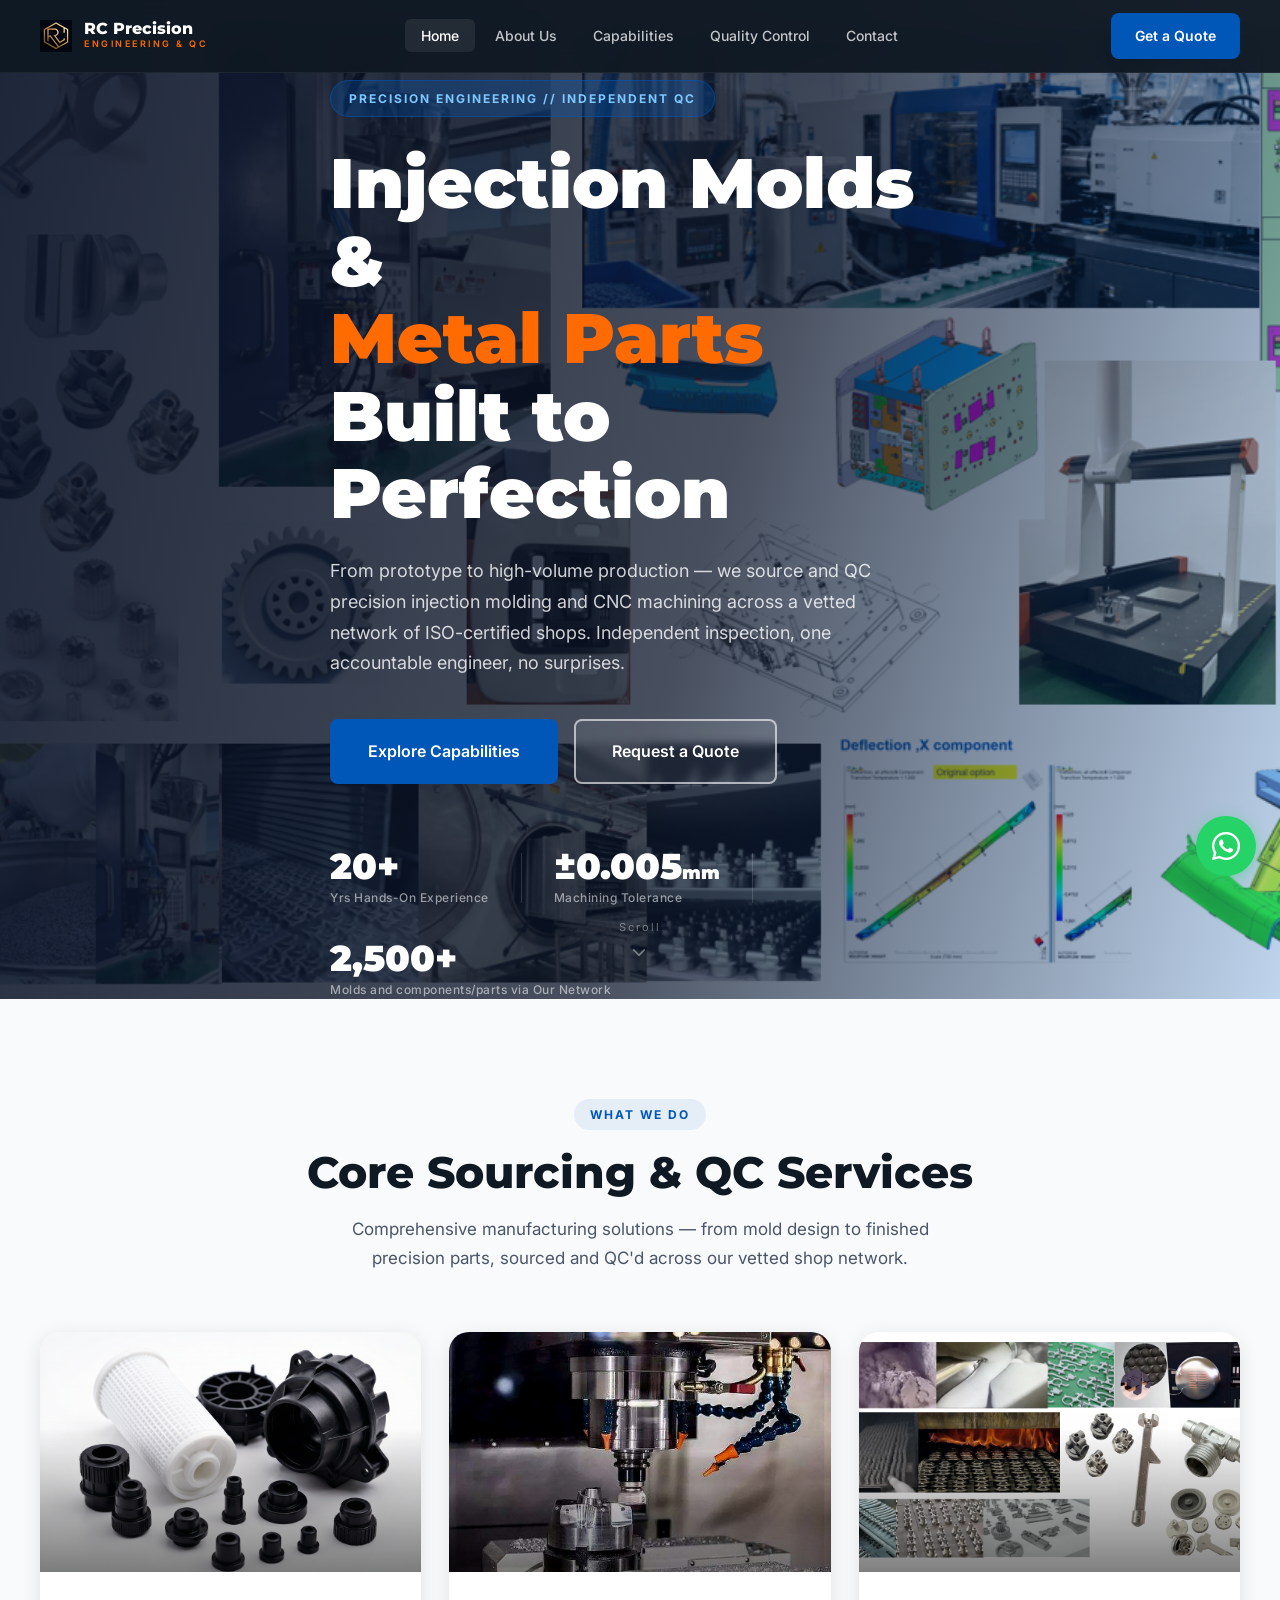
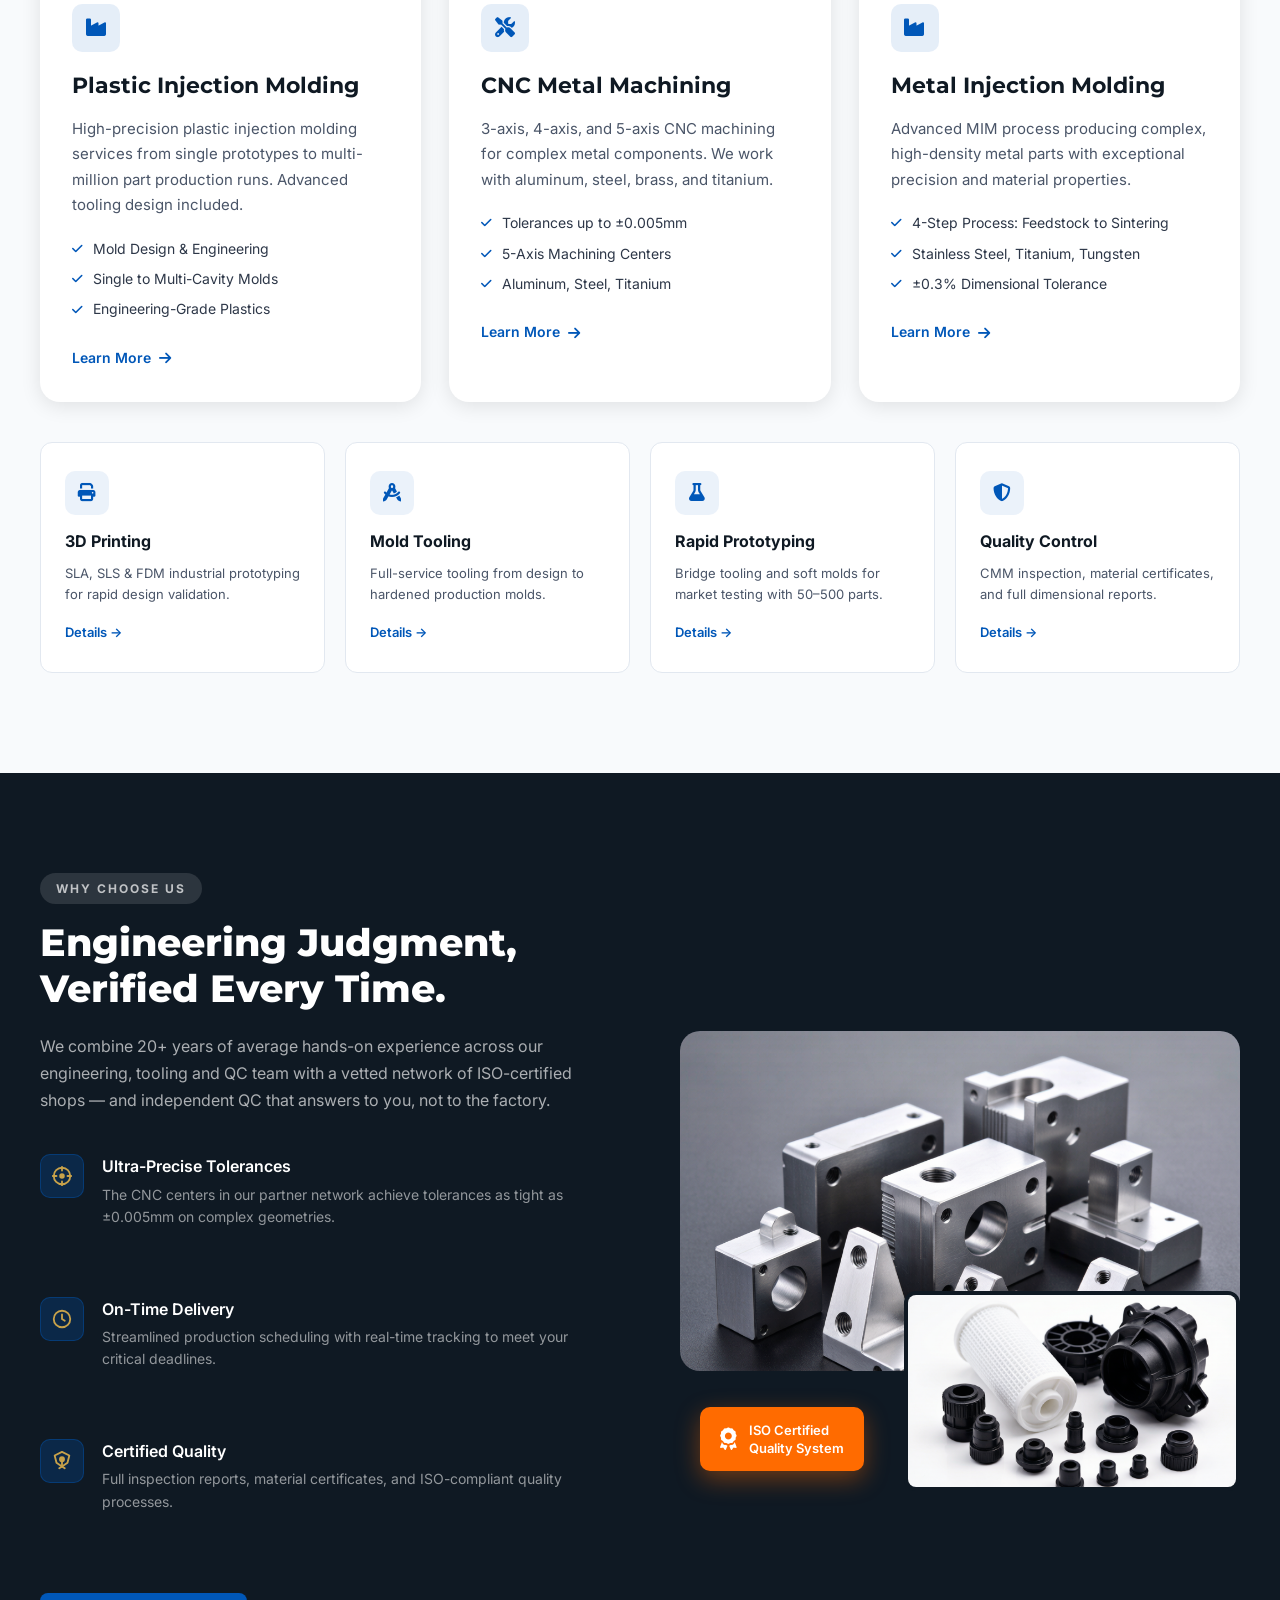
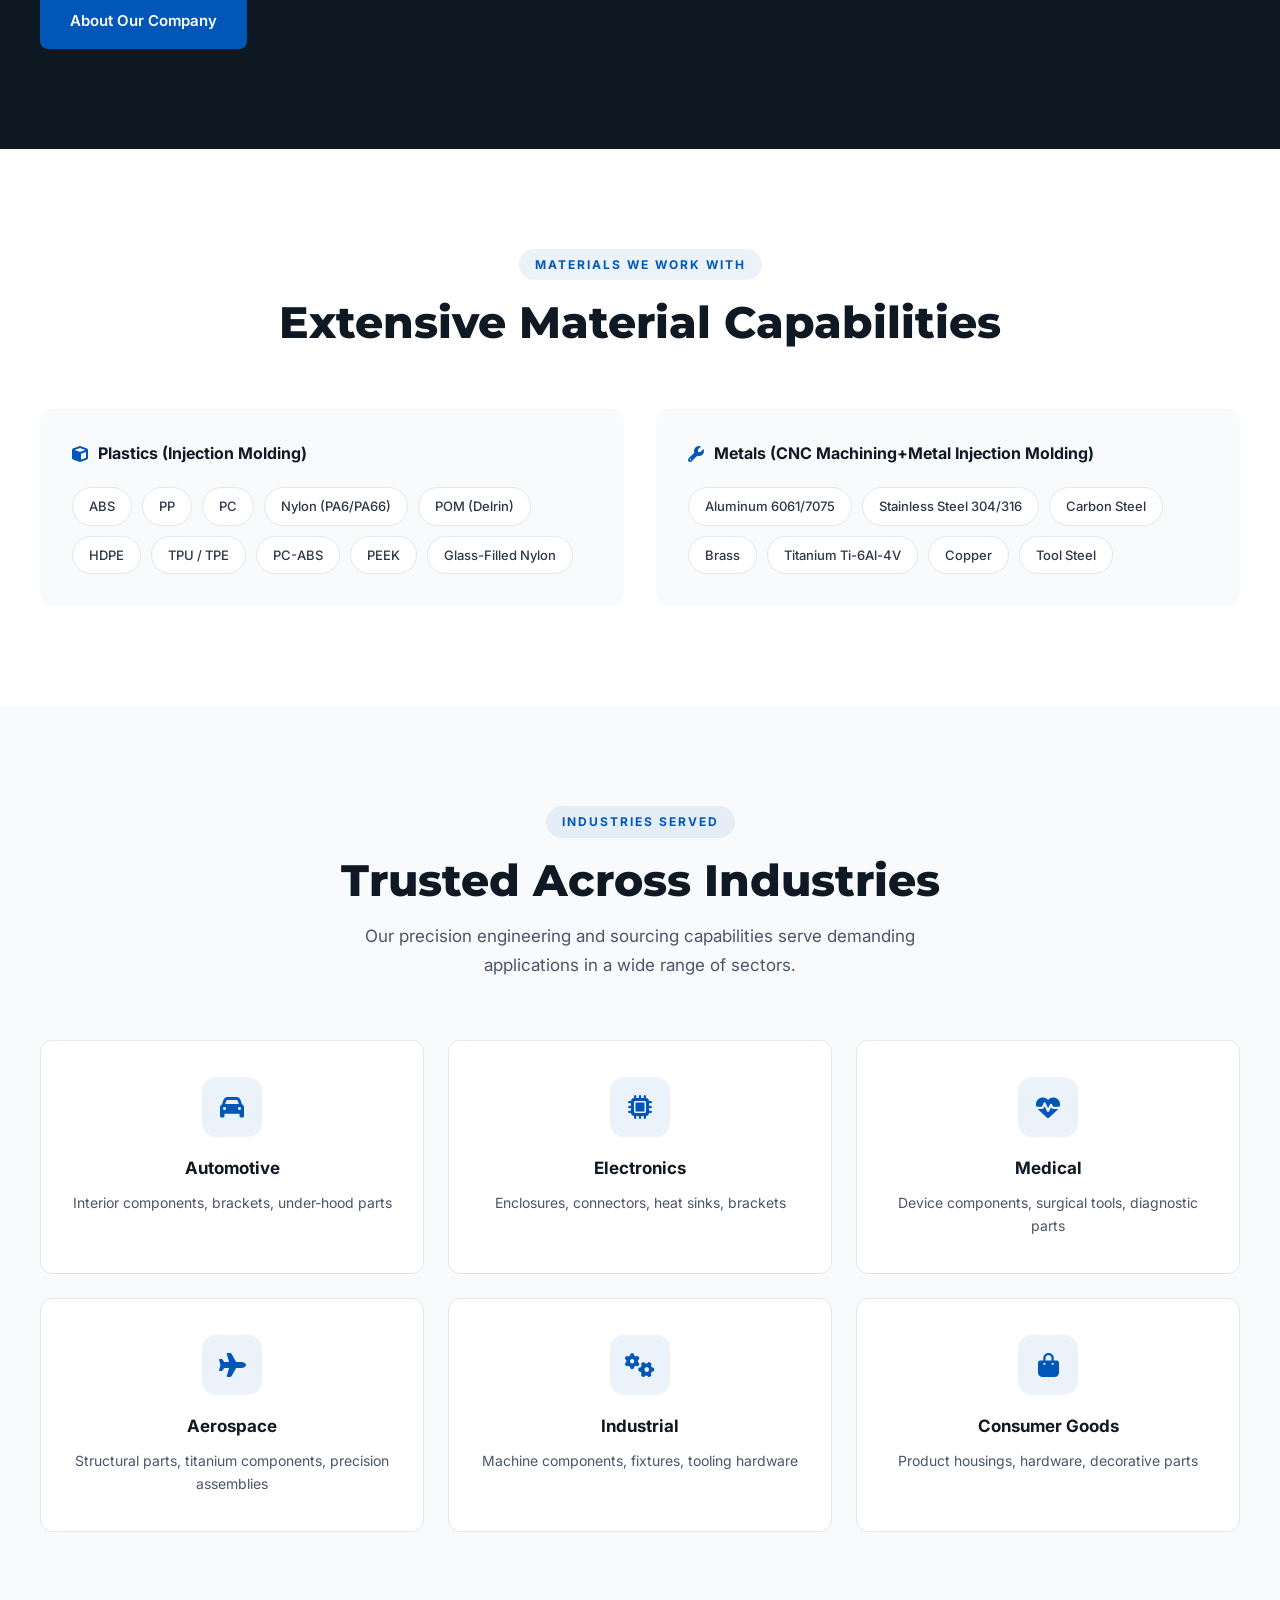
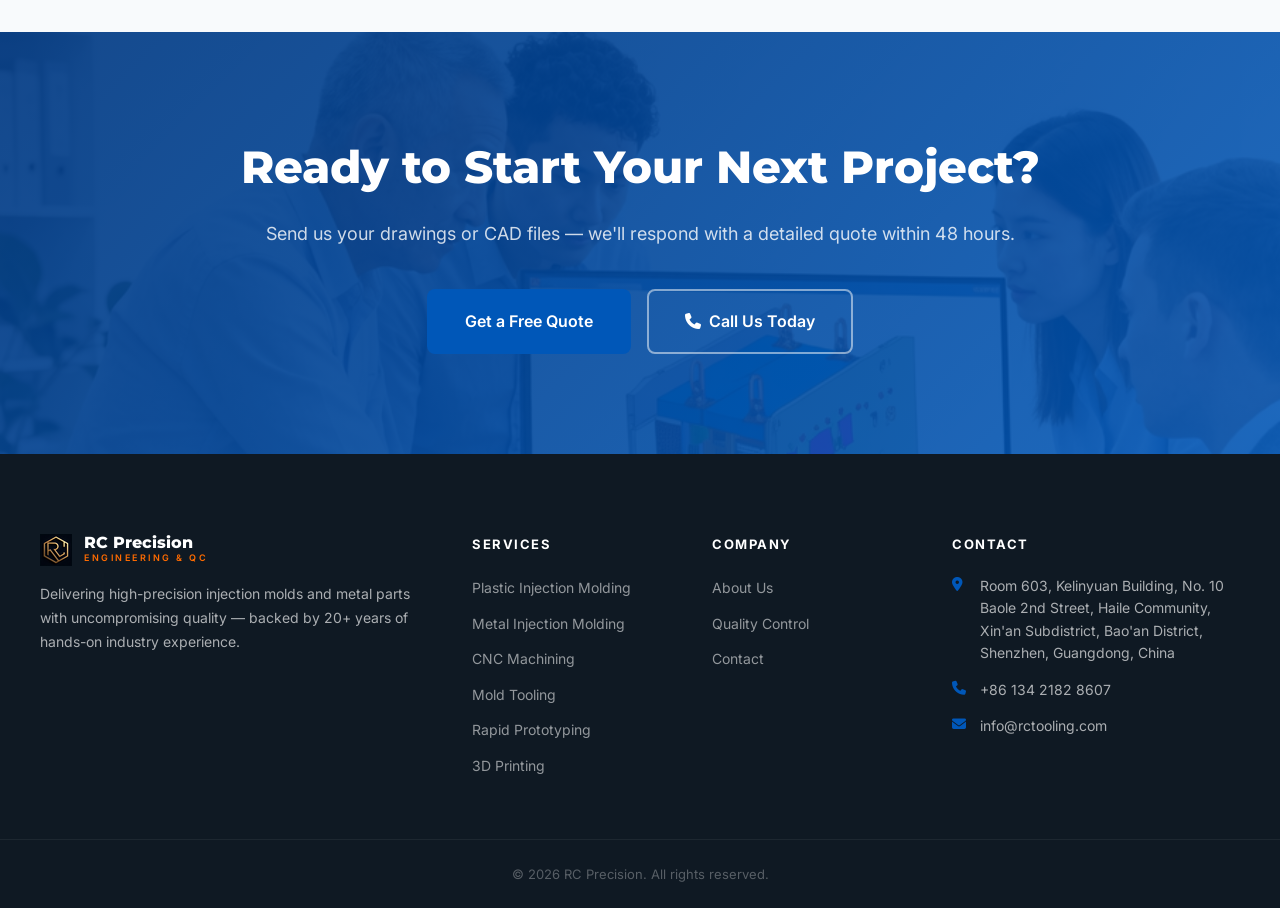
==== commit 5c3c7535: "Update headline stat to 2,500+ molds/components; RFQ copy + about grid" ====
--- a/index.html
+++ b/index.html
@@ -338,7 +338,7 @@
     </div>
     <div class="footer-contact" data-page-node-id="gACex3pSS2K914pbvHS13U">
       <h5 data-page-node-id="Rfpzdztvhar4ful3G8SxBo">Contact</h5>
-      <div class="contact-item" data-page-node-id="UBorBNxv339h433xDc2nRz"><i class="fas fa-map-marker-alt" data-page-node-id="s0aCzhhL5n7U9te2o3KeX1"></i><span data-page-node-id="xf0OnKBo2BIJiW0LaJsXtV">Building 7, District 2, Xinxing Industrial Park, Xinhe, Fuyong Town, Bao'an, Shenzhen City, Guangdong Province, China</span></div>
+      <div class="contact-item" data-page-node-id="UBorBNxv339h433xDc2nRz"><i class="fas fa-map-marker-alt" data-page-node-id="s0aCzhhL5n7U9te2o3KeX1"></i><span data-page-node-id="xf0OnKBo2BIJiW0LaJsXtV">Room 603, Kelinyuan Building, No. 10 Baole 2nd Street, Haile Community, Xin'an Subdistrict, Bao'an District, Shenzhen, Guangdong, China</span></div>
       <div class="contact-item" data-page-node-id="pgs365JTRhw0ZMVVFDEEX5"><i class="fas fa-phone" data-page-node-id="FKlQ4bpVkvb7YhFzJ64CSe"></i><span data-page-node-id="HCC9mFZVa97Vz17LIuc46e">+86 134 2182 8607</span></div>
       <div class="contact-item" data-page-node-id="vX37Z0iw8rZJQDtDi1bqdI"><i class="fas fa-envelope" data-page-node-id="0LxeCagQELaAJxfsRnGb8z"></i><span data-page-node-id="zDUl3K4164pU0sj1dfoWK2">info@rctooling.com</span></div>
       </div>
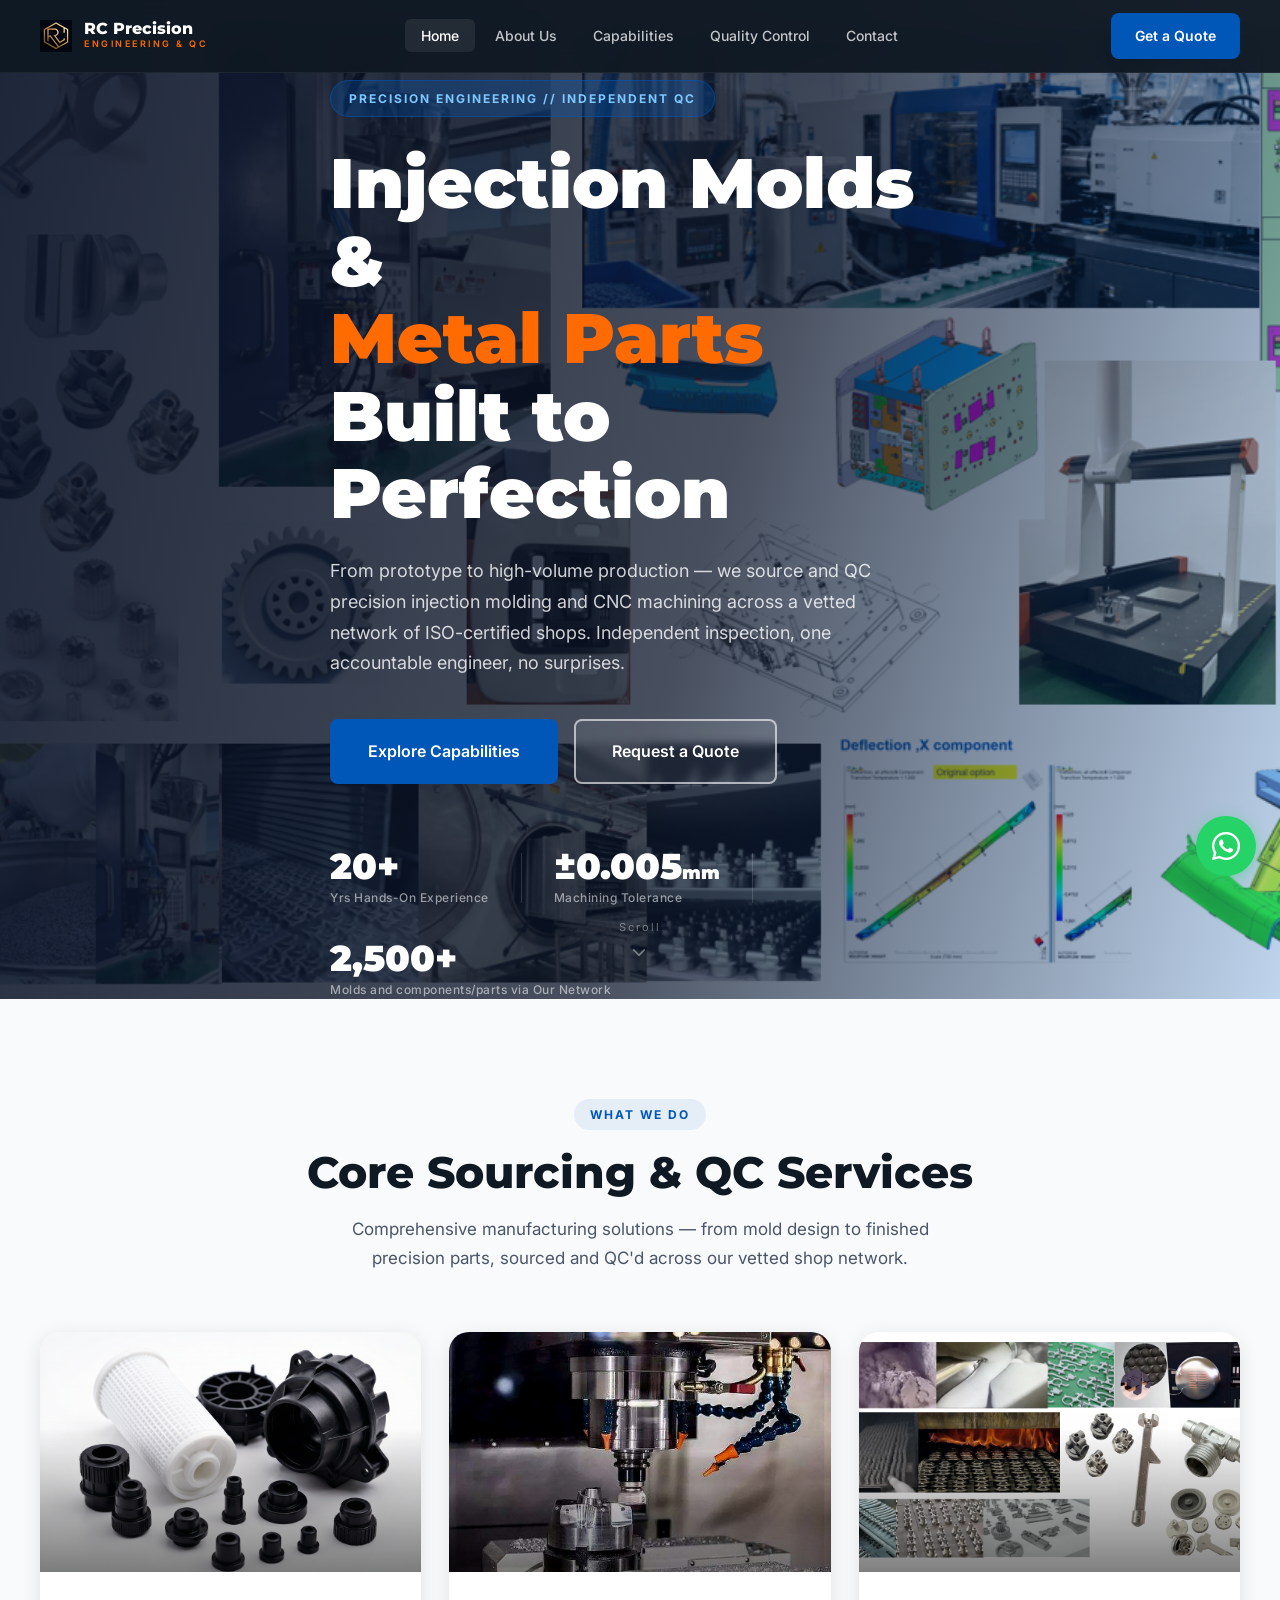
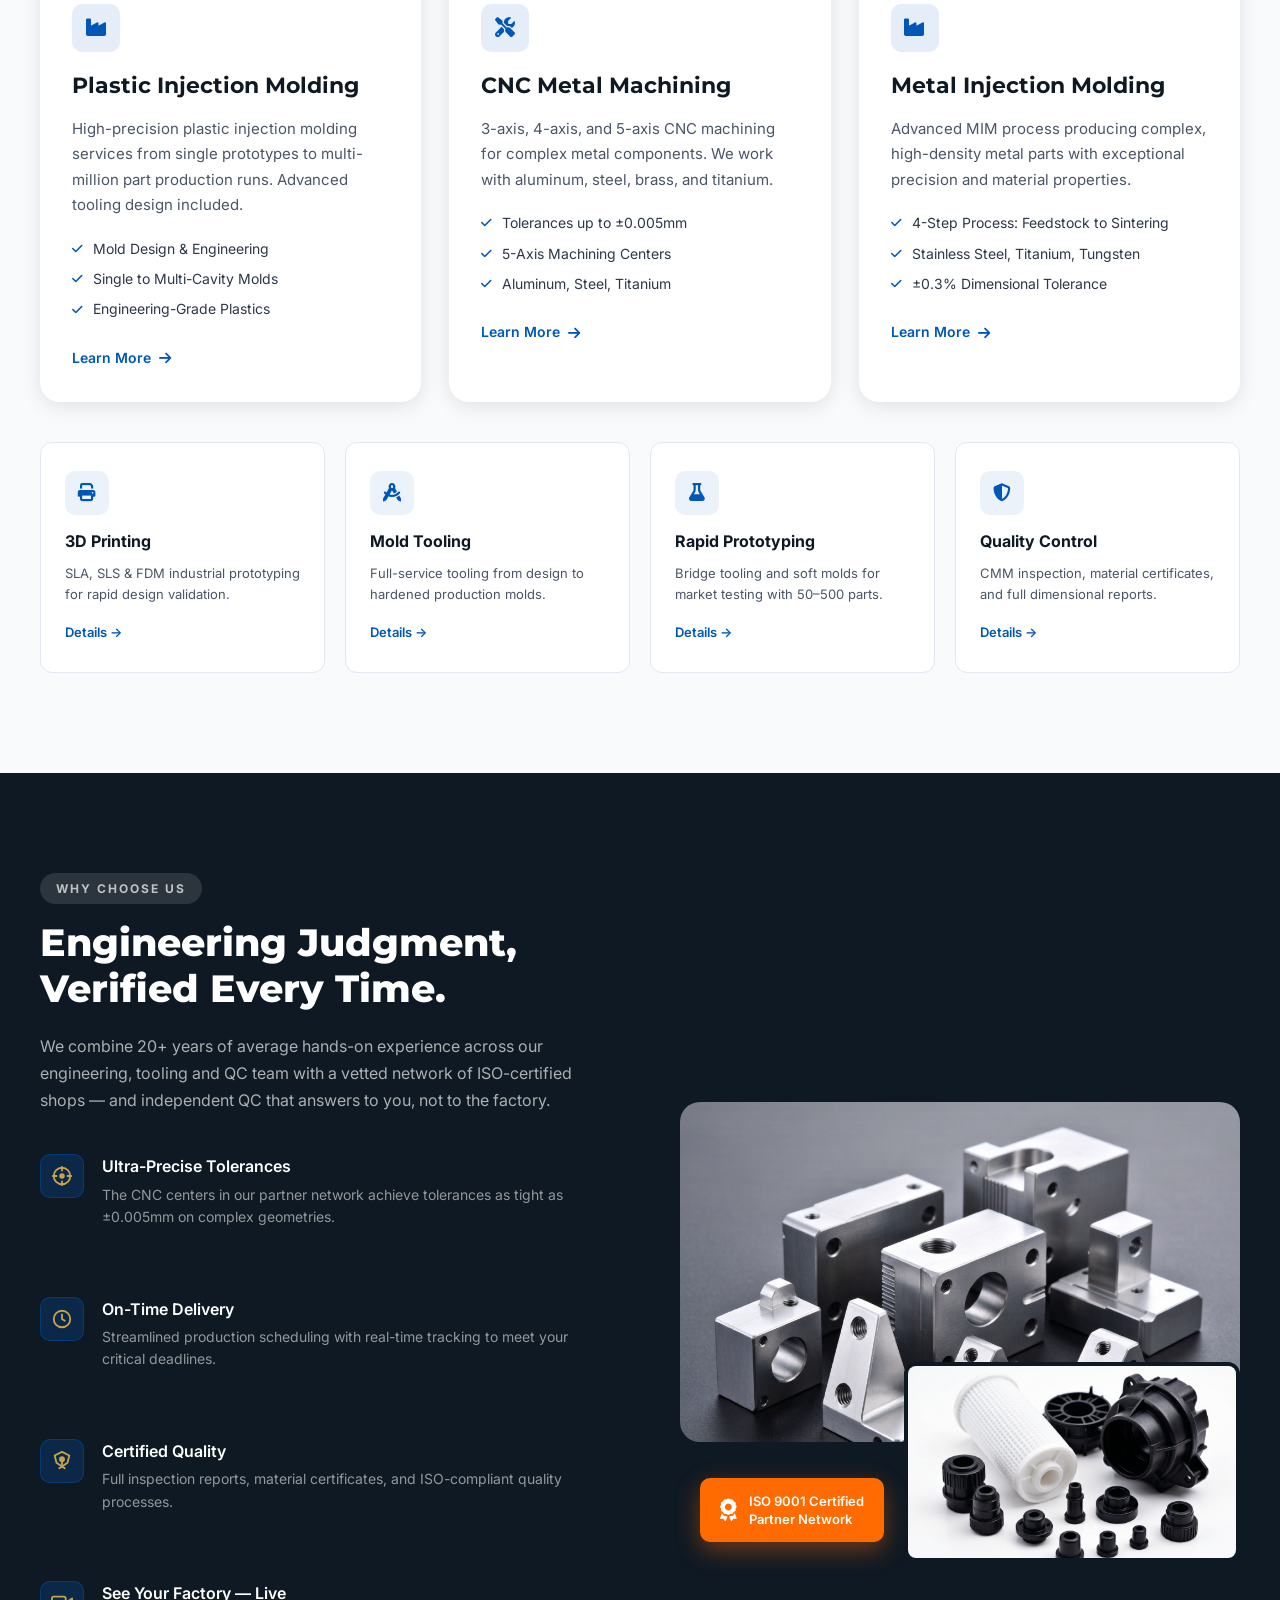
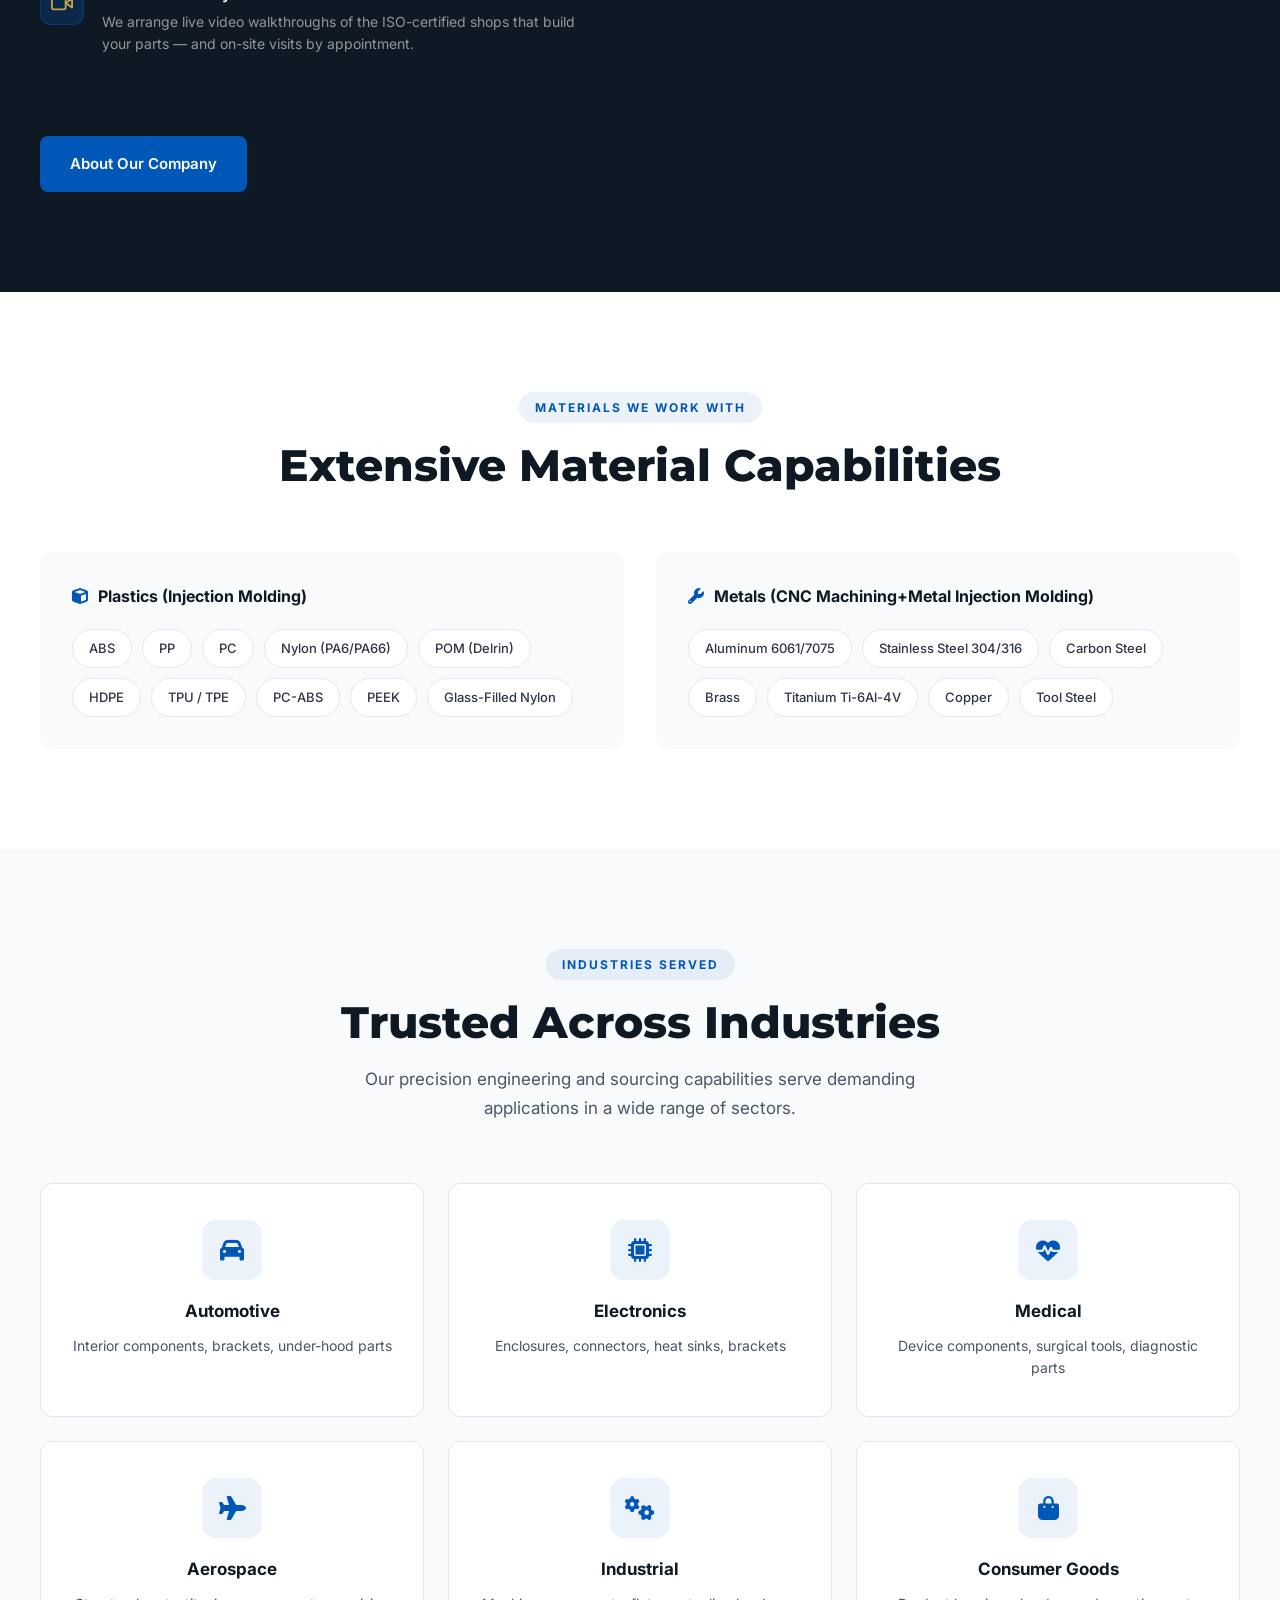
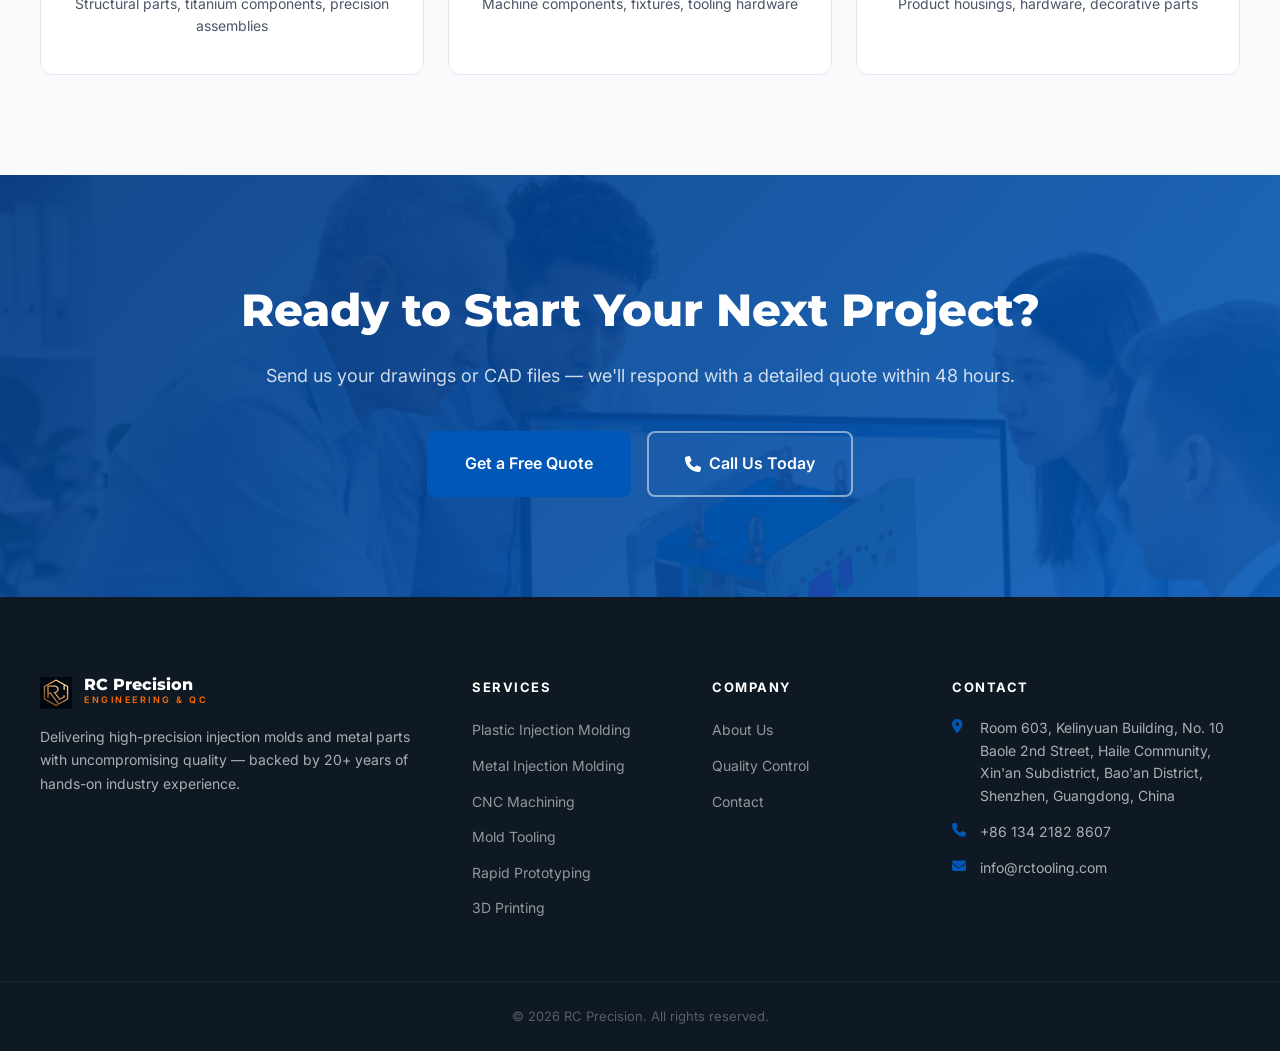
==== commit 3ec225e8: "Content: clarify no-factory positioning (ISO badge, tooling/CNC/MIM wording, team, add video walkthr" ====
--- a/index.html
+++ b/index.html
@@ -208,6 +208,13 @@
               <p data-page-node-id="Rvb5k6bb7oVo72clD6QFDU">Full inspection reports, material certificates, and ISO-compliant quality processes.</p>
             </div>
           </div>
+          <div class="why-feature">
+            <div class="why-icon"><svg viewBox="0 0 24 24" width="22" height="22" fill="none" stroke="#C8A24A" stroke-width="2" stroke-linecap="round" stroke-linejoin="round" aria-hidden="true"><path d="M23 7l-7 5 7 5V7z"/><rect x="1" y="5" width="15" height="14" rx="2"/></svg></div>
+            <div>
+              <h4>See Your Factory — Live</h4>
+              <p>We arrange live video walkthroughs of the ISO-certified shops that build your parts — and on-site visits by appointment.</p>
+            </div>
+          </div>
         </div>
         <a href="about.html" class="btn btn-primary" data-page-node-id="cb9IWmFMGLgtNaK2A69uF9">About Our Company</a>
       </div>
@@ -217,7 +224,7 @@
           <img src="images/Injection_molded_plastic_parts_2026-06-09T11-37-58.png" alt="Injection Parts" class="why-img-small" data-page-node-id="xvl8FgRfZF1Bdsv7eelxF6">
           <div class="why-badge" data-page-node-id="g3aUc6O110JeveEs6jxME3">
             <i class="fas fa-award" data-page-node-id="6KQzp719GFoFIlC2KBiymz"></i>
-            <span data-page-node-id="eHYhvuPu7CpjGWAPjKaci1">ISO Certified<br data-page-node-id="V9S53vXiz6xGakj9Db5SOd">Quality System</span>
+            <span data-page-node-id="eHYhvuPu7CpjGWAPjKaci1">ISO 9001 Certified<br data-page-node-id="V9S53vXiz6xGakj9Db5SOd">Partner Network</span>
           </div>
         </div>
       </div>
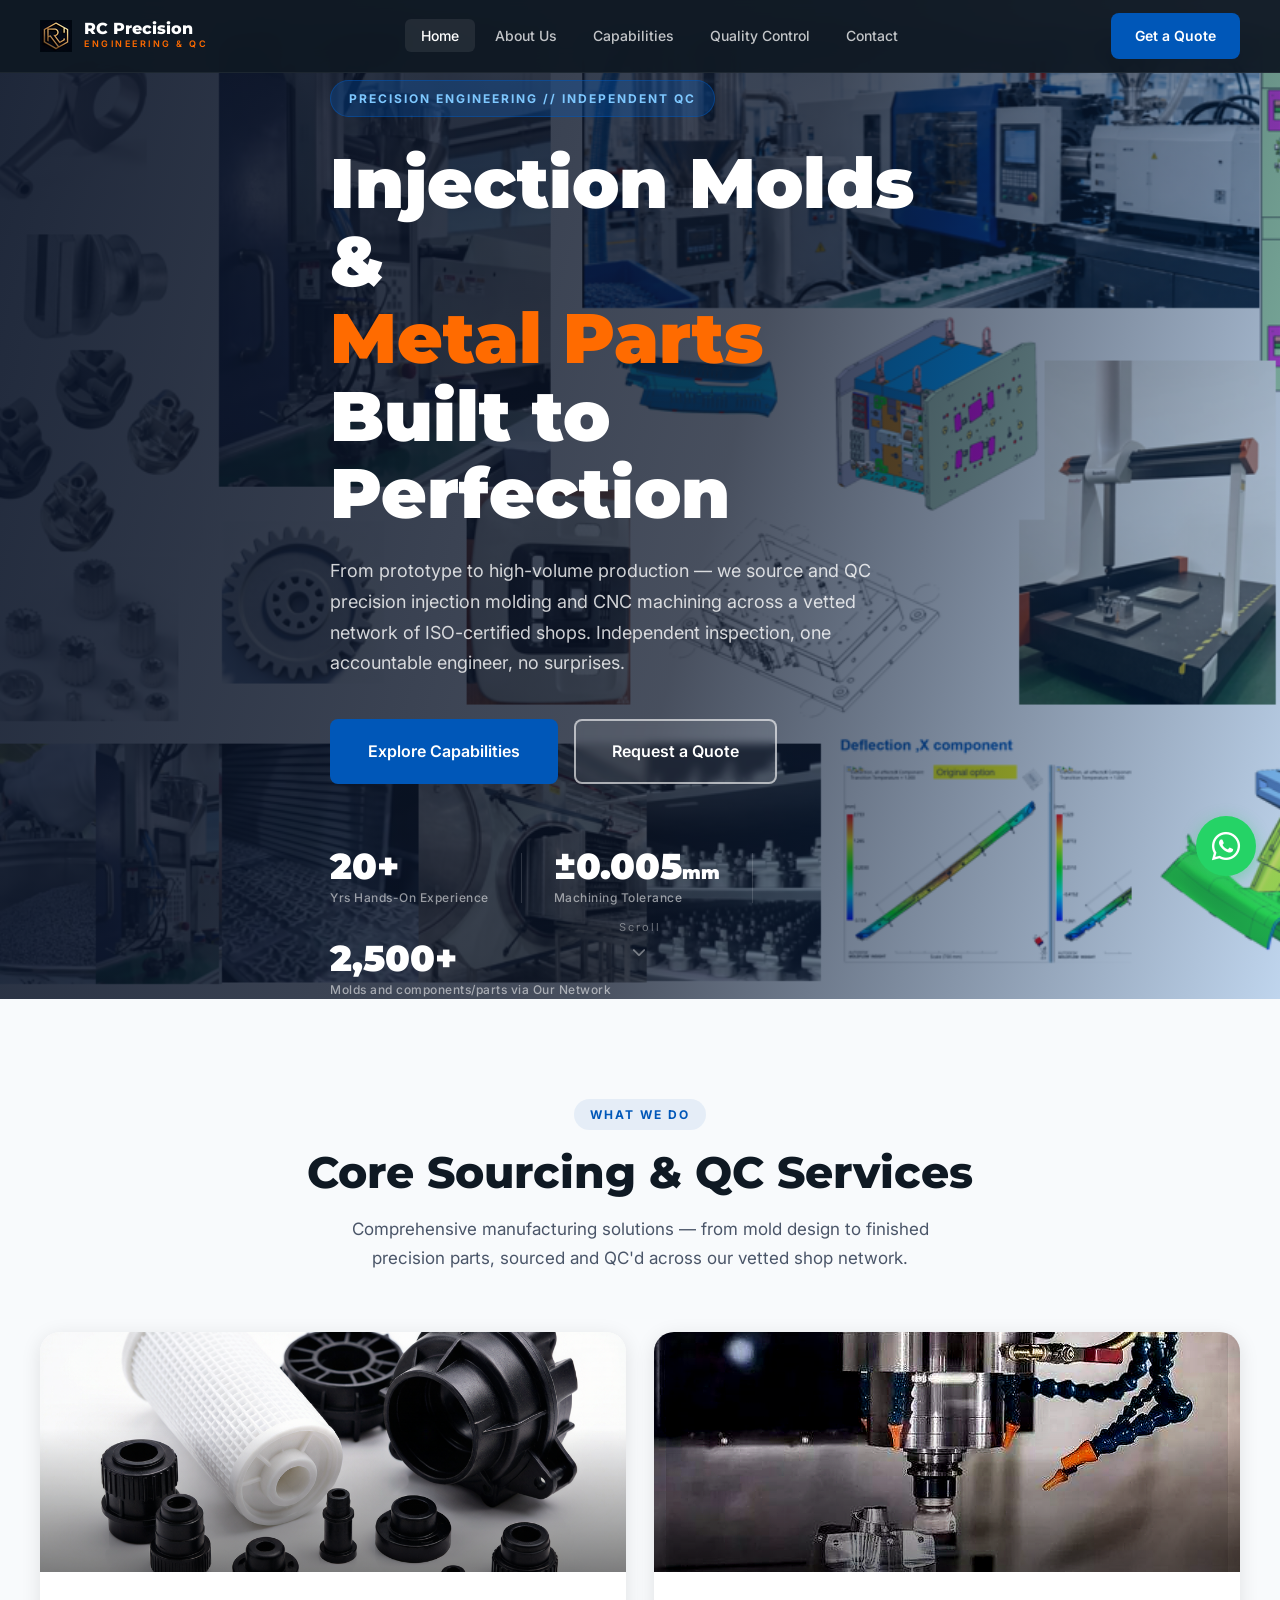
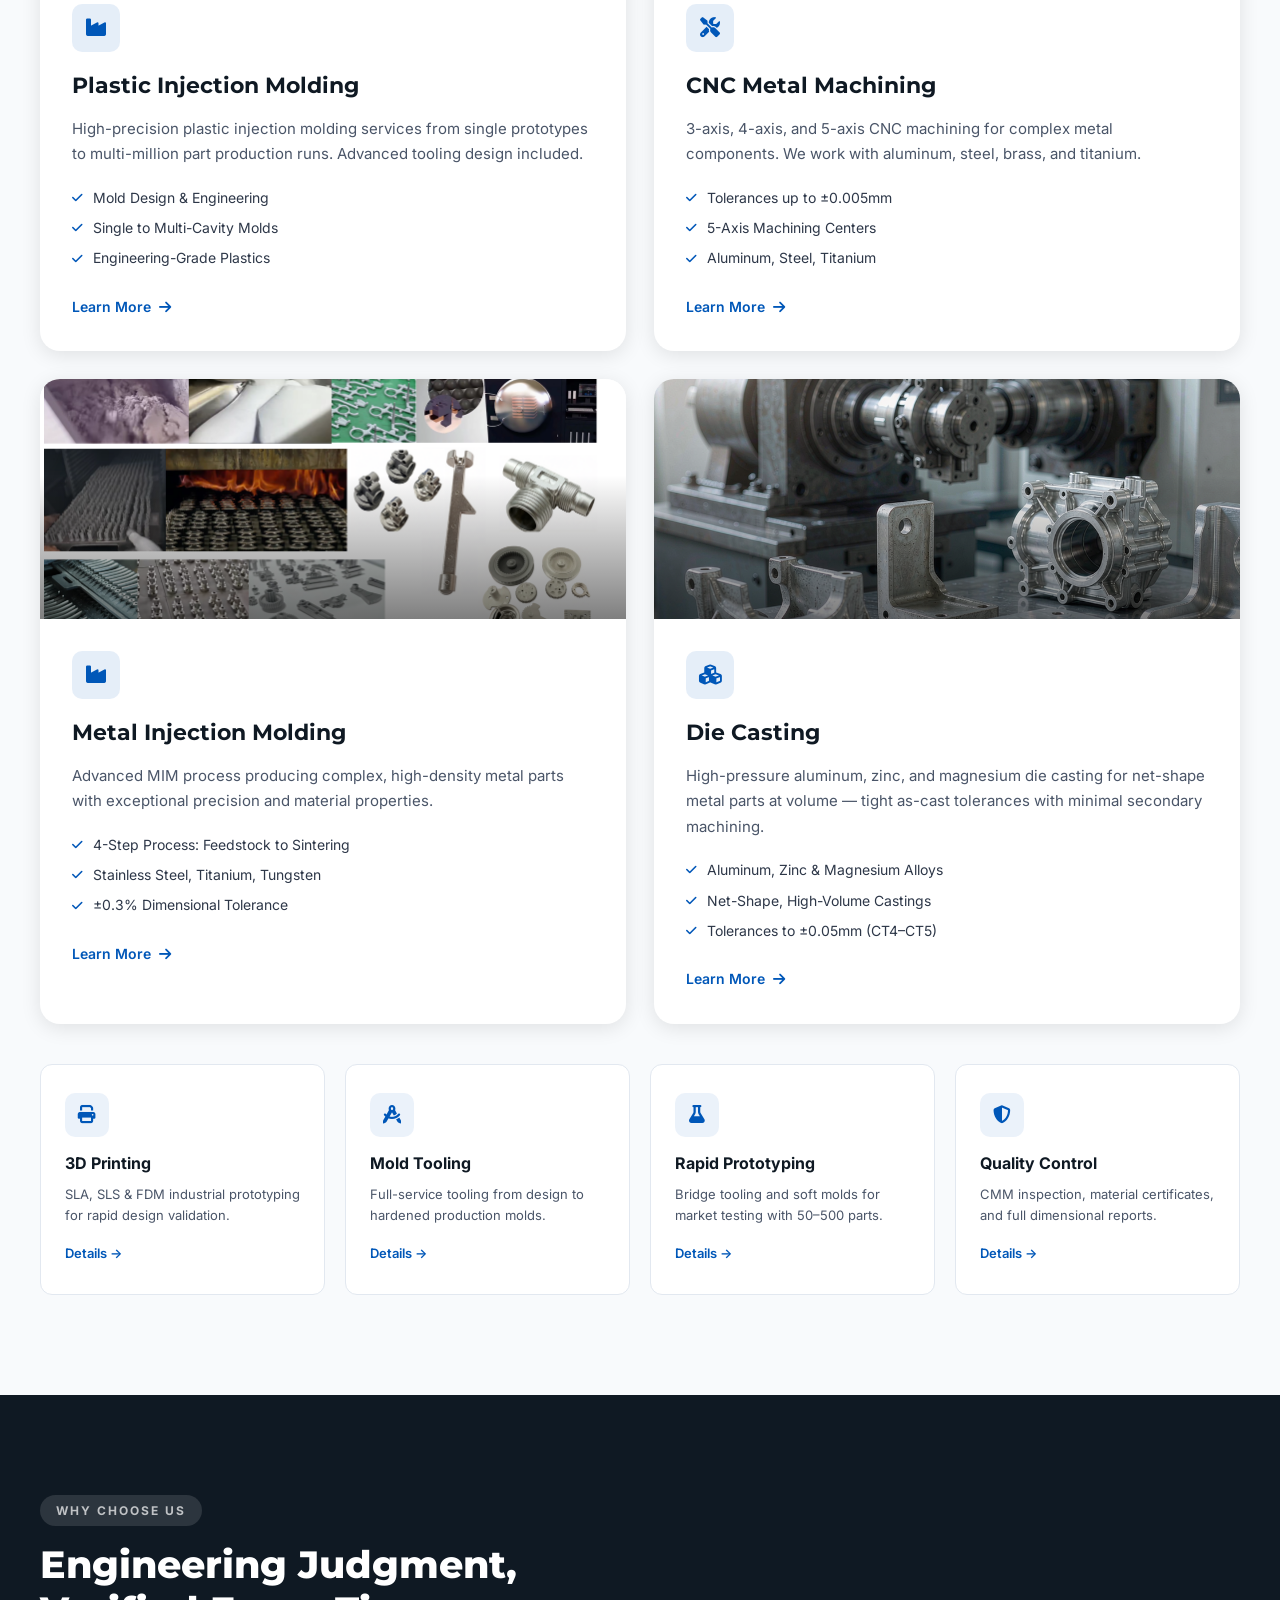
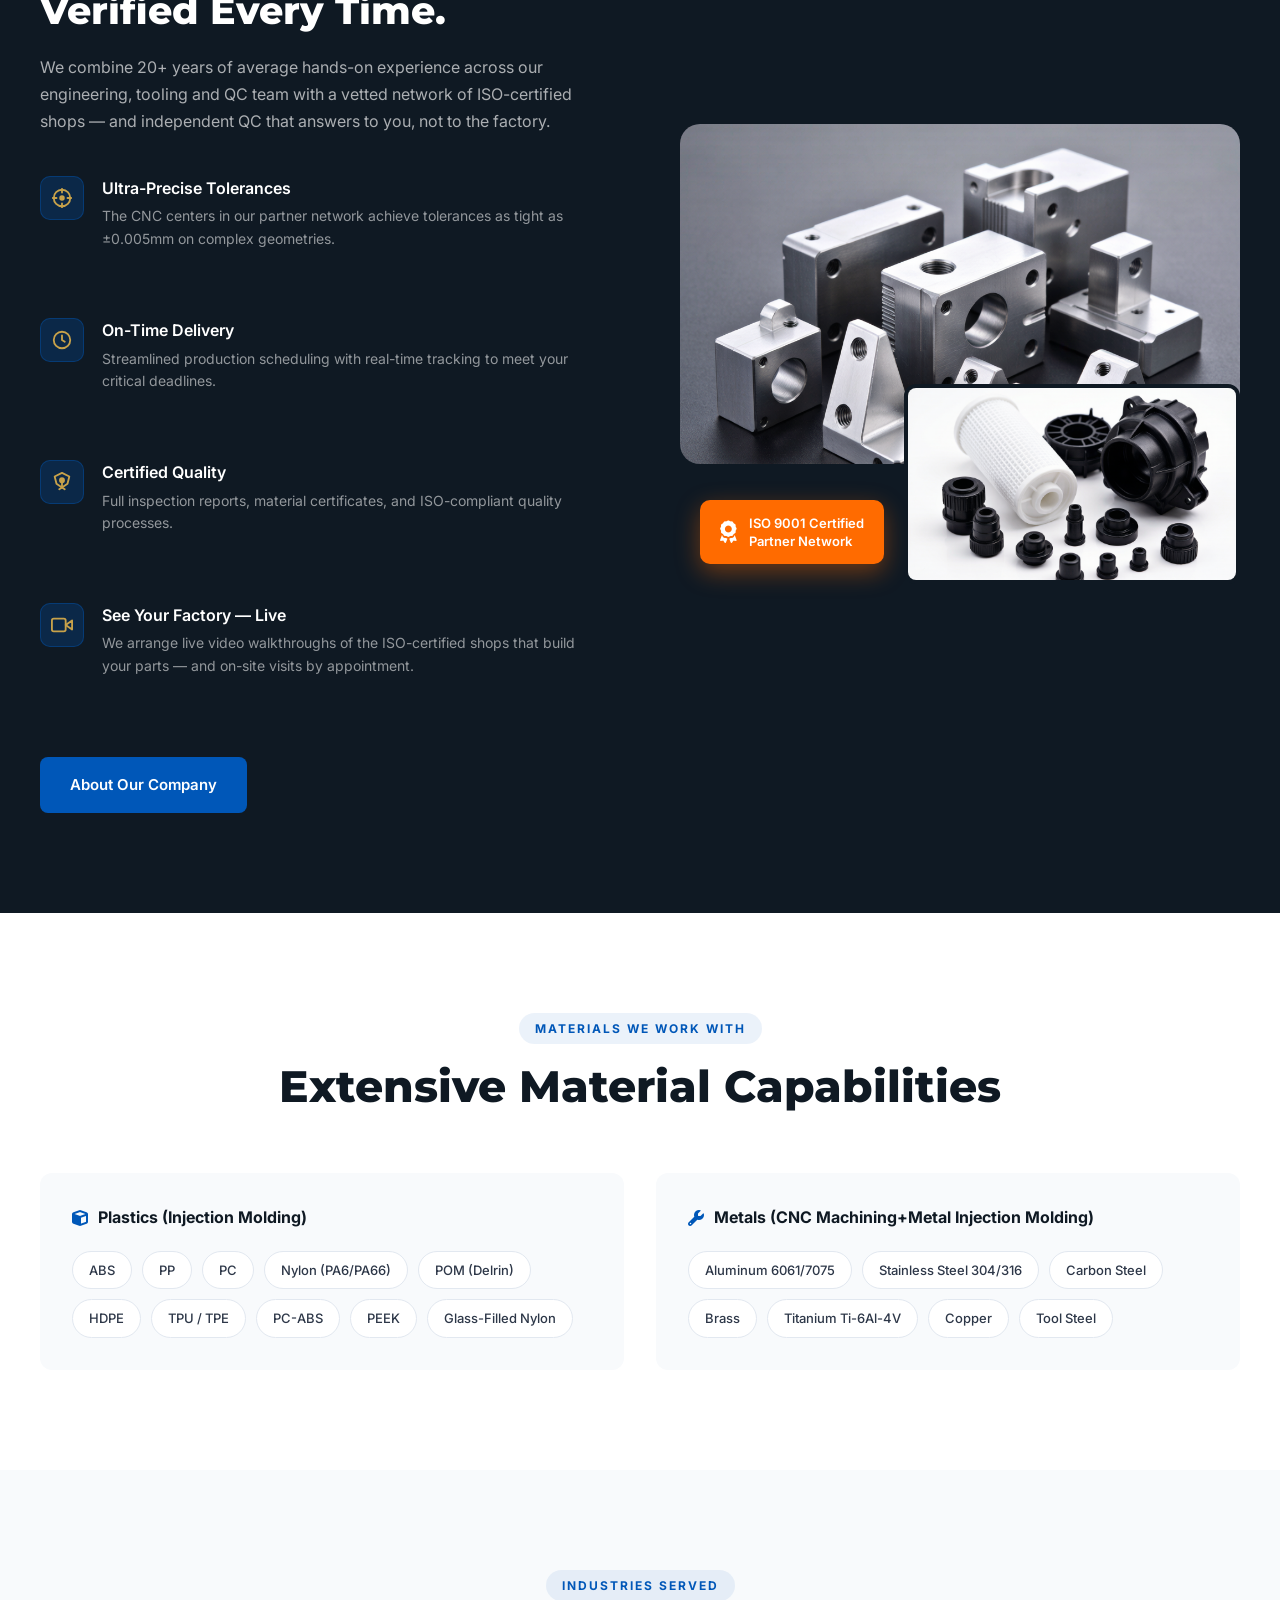
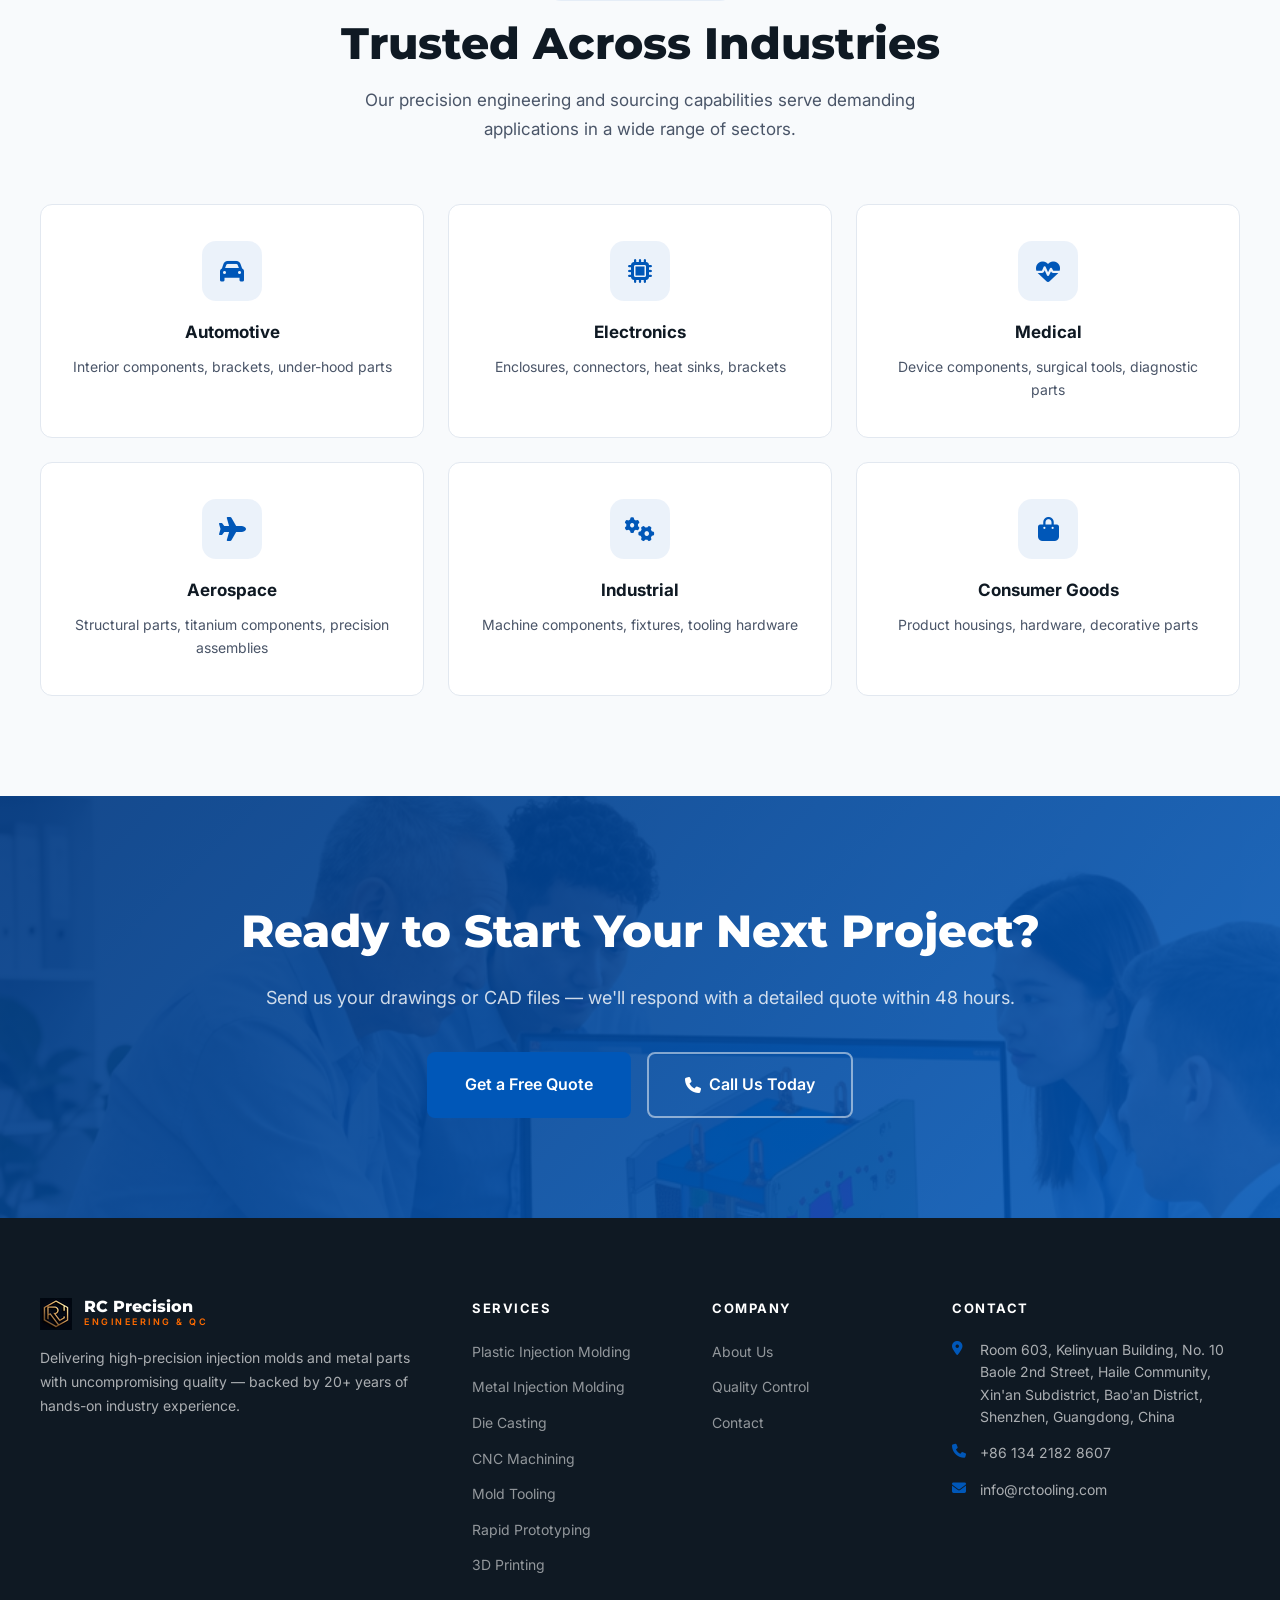
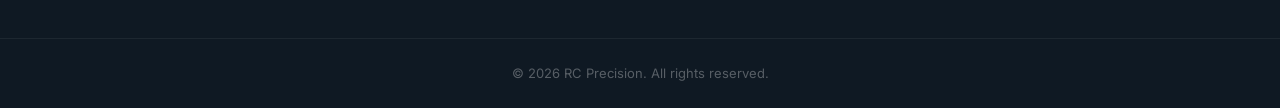
==== commit e0d39bca: "Add Die Casting capability: new section + sticky nav on capabilities page, homepage service card (2x" ====
--- a/index.html
+++ b/index.html
@@ -146,6 +146,24 @@
           <a href="capabilities.html#mim" class="service-link" data-page-node-id="rT3lxhglXMj6WFvtRRJ17g">Learn More <i class="fas fa-arrow-right" data-page-node-id="Z5S6WYk7m6cwzrREoSJGiB"></i></a>
         </div>
       </div>
+      <!-- Die Casting Card -->
+      <div class="service-card featured" data-page-node-id="dieCastCardHome7qNzlpvdrbWk7">
+        <div class="service-img" data-page-node-id="dieCastCardImgWrap7qNzlpvdrbWk7">
+          <img src="images/Die_casting_aluminum_parts_2026-10-14.png" alt="Aluminum Die Casting" data-page-node-id="dieCastCardImg7qNzlpvdrbWk7">
+          <div class="service-img-overlay" data-page-node-id="dieCastCardOverlay7qNzlpvdrbWk7"></div>
+        </div>
+        <div class="service-content" data-page-node-id="dieCastCardContent7qNzlpvdrbWk7">
+          <div class="service-icon" data-page-node-id="dieCastCardIconWrap7qNzlpvdrbWk7"><i class="fas fa-cubes" data-page-node-id="dieCastCardIcon7qNzlpvdrbWk7"></i></div>
+          <h3 data-page-node-id="dieCastCardTitle7qNzlpvdrbWk7">Die Casting</h3>
+          <p data-page-node-id="dieCastCardDesc7qNzlpvdrbWk7">High-pressure aluminum, zinc, and magnesium die casting for net-shape metal parts at volume — tight as-cast tolerances with minimal secondary machining.</p>
+          <ul class="service-list" data-page-node-id="dieCastCardList7qNzlpvdrbWk7">
+            <li data-page-node-id="dieCastCardLi17qNzlpvdrbWk7"><i class="fas fa-check" data-page-node-id="dieCastCardCk17qNzlpvdrbWk7"></i> Aluminum, Zinc &amp; Magnesium Alloys</li>
+            <li data-page-node-id="dieCastCardLi27qNzlpvdrbWk7"><i class="fas fa-check" data-page-node-id="dieCastCardCk27qNzlpvdrbWk7"></i> Net-Shape, High-Volume Castings</li>
+            <li data-page-node-id="dieCastCardLi37qNzlpvdrbWk7"><i class="fas fa-check" data-page-node-id="dieCastCardCk37qNzlpvdrbWk7"></i> Tolerances to ±0.05mm (CT4–CT5)</li>
+          </ul>
+          <a href="capabilities.html#die-casting" class="service-link" data-page-node-id="dieCastCardLink7qNzlpvdrbWk7">Learn More <i class="fas fa-arrow-right" data-page-node-id="dieCastCardArrow7qNzlpvdrbWk7"></i></a>
+        </div>
+      </div>
     </div>
 
     <!-- Additional Services Row -->
@@ -333,7 +351,7 @@
       <p data-page-node-id="QS1wkm5fDqocBHChRlMlKC">Delivering high-precision injection molds and metal parts with uncompromising quality — backed by 20+ years of hands-on industry experience.</p>
 </div>
     <div class="footer-links" data-page-node-id="ekkgOVSKsVqxpiJBFv5wW2">
-      <h5 data-page-node-id="B04JDrDWC7JXfjFXXJTzdZ">Services</h5><ul data-page-node-id="EC4DkLaicAt5e1oFQxTCyu"><li data-page-node-id="EDReVW1GHBHg72xJoN3g6L"><a href="capabilities.html#injection" data-page-node-id="uN2ESFF0nWAwQp2xnje7hl">Plastic Injection Molding</a></li><li data-page-node-id="5kBwEDo9vZis9EYTGbZwTV"><a href="capabilities.html#mim" data-page-node-id="YzRJYssmroEWdE96w6CvP3">Metal Injection Molding</a></li><li data-page-node-id="WCwcCVs3RdXFbFDCSFW4Bd"><a href="capabilities.html#cnc" data-page-node-id="FxdH0WSyqQxqewZdP5mFR9">CNC Machining</a></li><li data-page-node-id="oQkNKxneDYVBGlbqCkTpbo"><a href="capabilities.html#tooling" data-page-node-id="IQeuQDI1mjUzd5W7YFot1x">Mold Tooling</a></li><li data-page-node-id="kltlyODXLFxcqcipz324qg"><a href="capabilities.html#proto" data-page-node-id="6zezAAF9PQTthnD7dpbx3Y">Rapid Prototyping</a></li><li data-page-node-id="yrMRUgRre1u0bkNaPV7c47"><a href="capabilities.html#3dprint" data-page-node-id="x5MGV9TCO9PyApWLX05JvO">3D Printing</a></li></ul>
+      <h5 data-page-node-id="B04JDrDWC7JXfjFXXJTzdZ">Services</h5><ul data-page-node-id="EC4DkLaicAt5e1oFQxTCyu"><li data-page-node-id="EDReVW1GHBHg72xJoN3g6L"><a href="capabilities.html#injection" data-page-node-id="uN2ESFF0nWAwQp2xnje7hl">Plastic Injection Molding</a></li><li data-page-node-id="5kBwEDo9vZis9EYTGbZwTV"><a href="capabilities.html#mim" data-page-node-id="YzRJYssmroEWdE96w6CvP3">Metal Injection Molding</a></li><li data-page-node-id="dieCastFooterLi"><a href="capabilities.html#die-casting" data-page-node-id="dieCastFooterLink">Die Casting</a></li><li data-page-node-id="WCwcCVs3RdXFbFDCSFW4Bd"><a href="capabilities.html#cnc" data-page-node-id="FxdH0WSyqQxqewZdP5mFR9">CNC Machining</a></li><li data-page-node-id="oQkNKxneDYVBGlbqCkTpbo"><a href="capabilities.html#tooling" data-page-node-id="IQeuQDI1mjUzd5W7YFot1x">Mold Tooling</a></li><li data-page-node-id="kltlyODXLFxcqcipz324qg"><a href="capabilities.html#proto" data-page-node-id="6zezAAF9PQTthnD7dpbx3Y">Rapid Prototyping</a></li><li data-page-node-id="yrMRUgRre1u0bkNaPV7c47"><a href="capabilities.html#3dprint" data-page-node-id="x5MGV9TCO9PyApWLX05JvO">3D Printing</a></li></ul>
     </div>
     <div class="footer-links" data-page-node-id="G99ILD88X6M7wGbCu7BEmN">
       <h5 data-page-node-id="KUx8SBbb7ACsDvEqNGHnp4">Company</h5>
--- a/css/style.css
+++ b/css/style.css
@@ -142,7 +142,7 @@
 
 /* --- Services Overview --- */
 .services-overview { background: var(--bg); }
-.services-grid { display: grid; grid-template-columns: repeat(3, 1fr); gap: 28px; margin-bottom: 40px; }
+.services-grid { display: grid; grid-template-columns: repeat(2, 1fr); gap: 28px; margin-bottom: 40px; }
 .service-card {
   background: var(--white); border-radius: var(--radius-lg);
   overflow: hidden; box-shadow: var(--shadow);
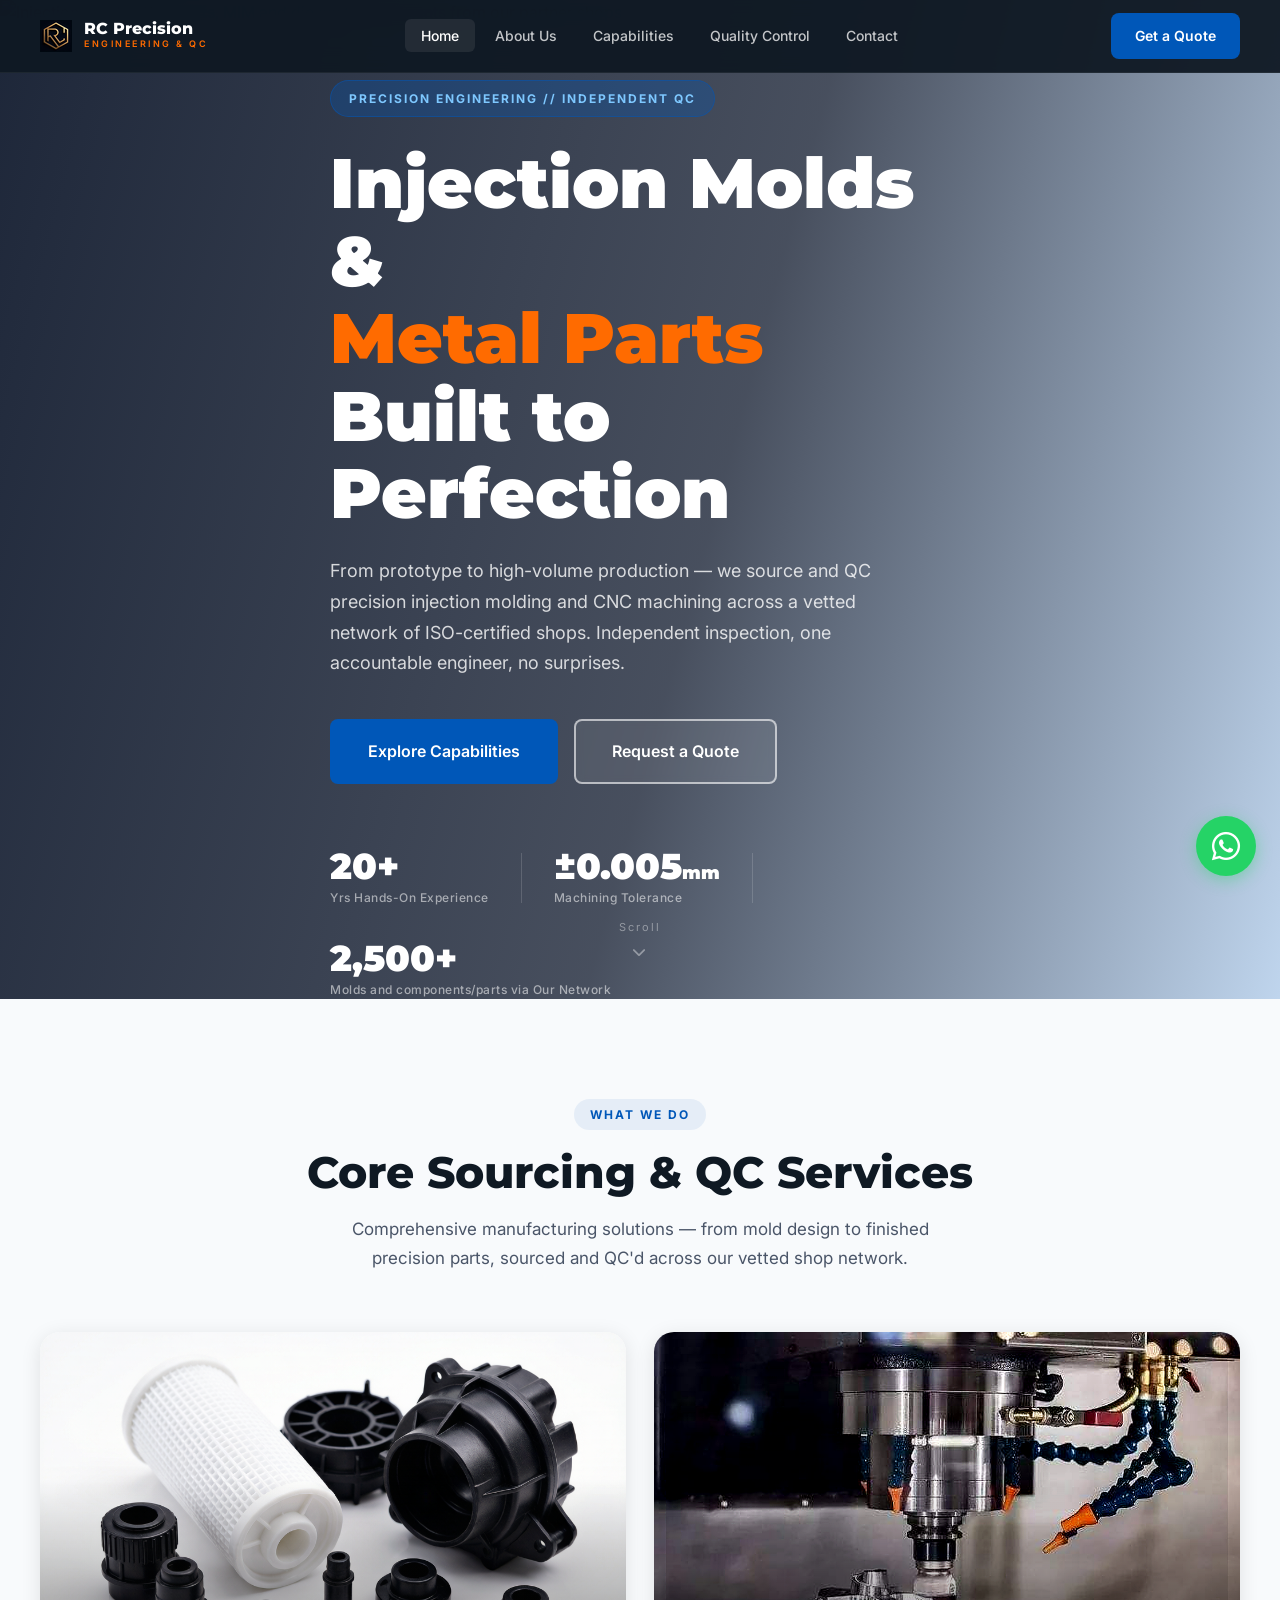
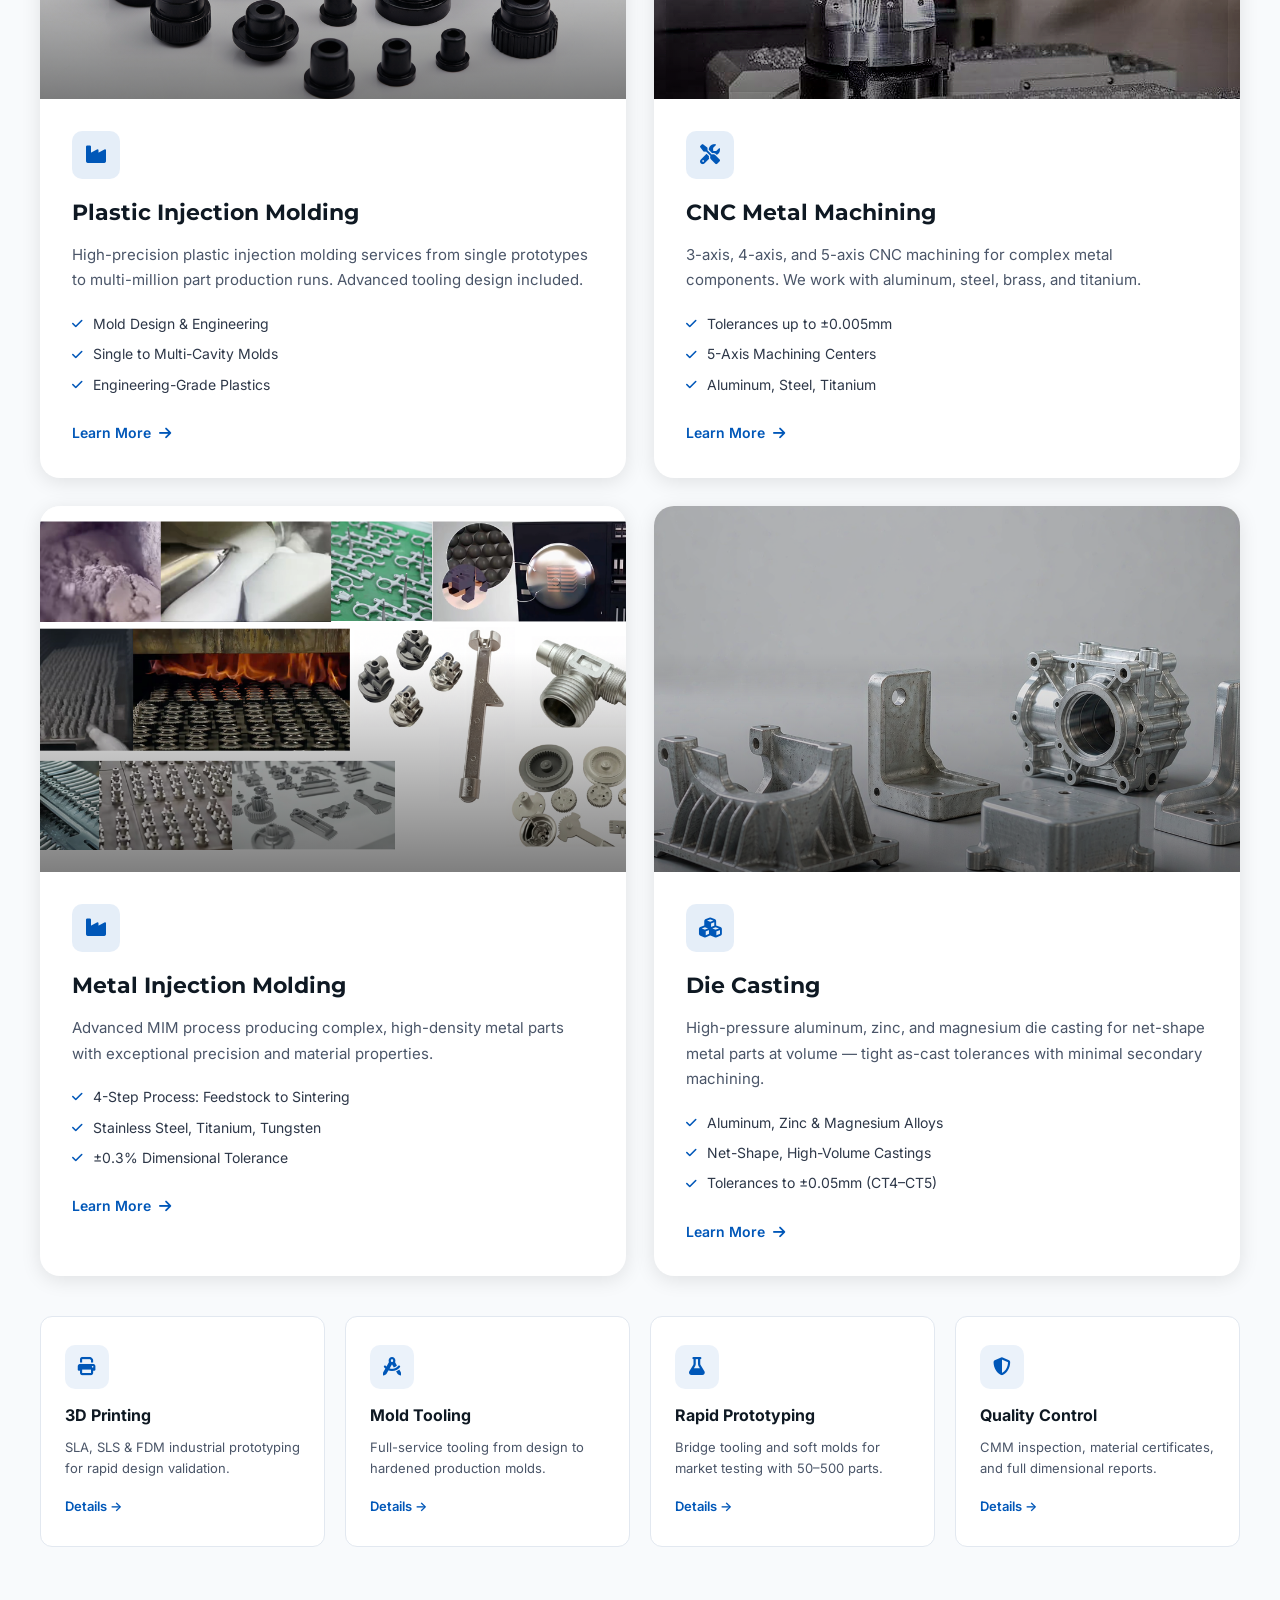
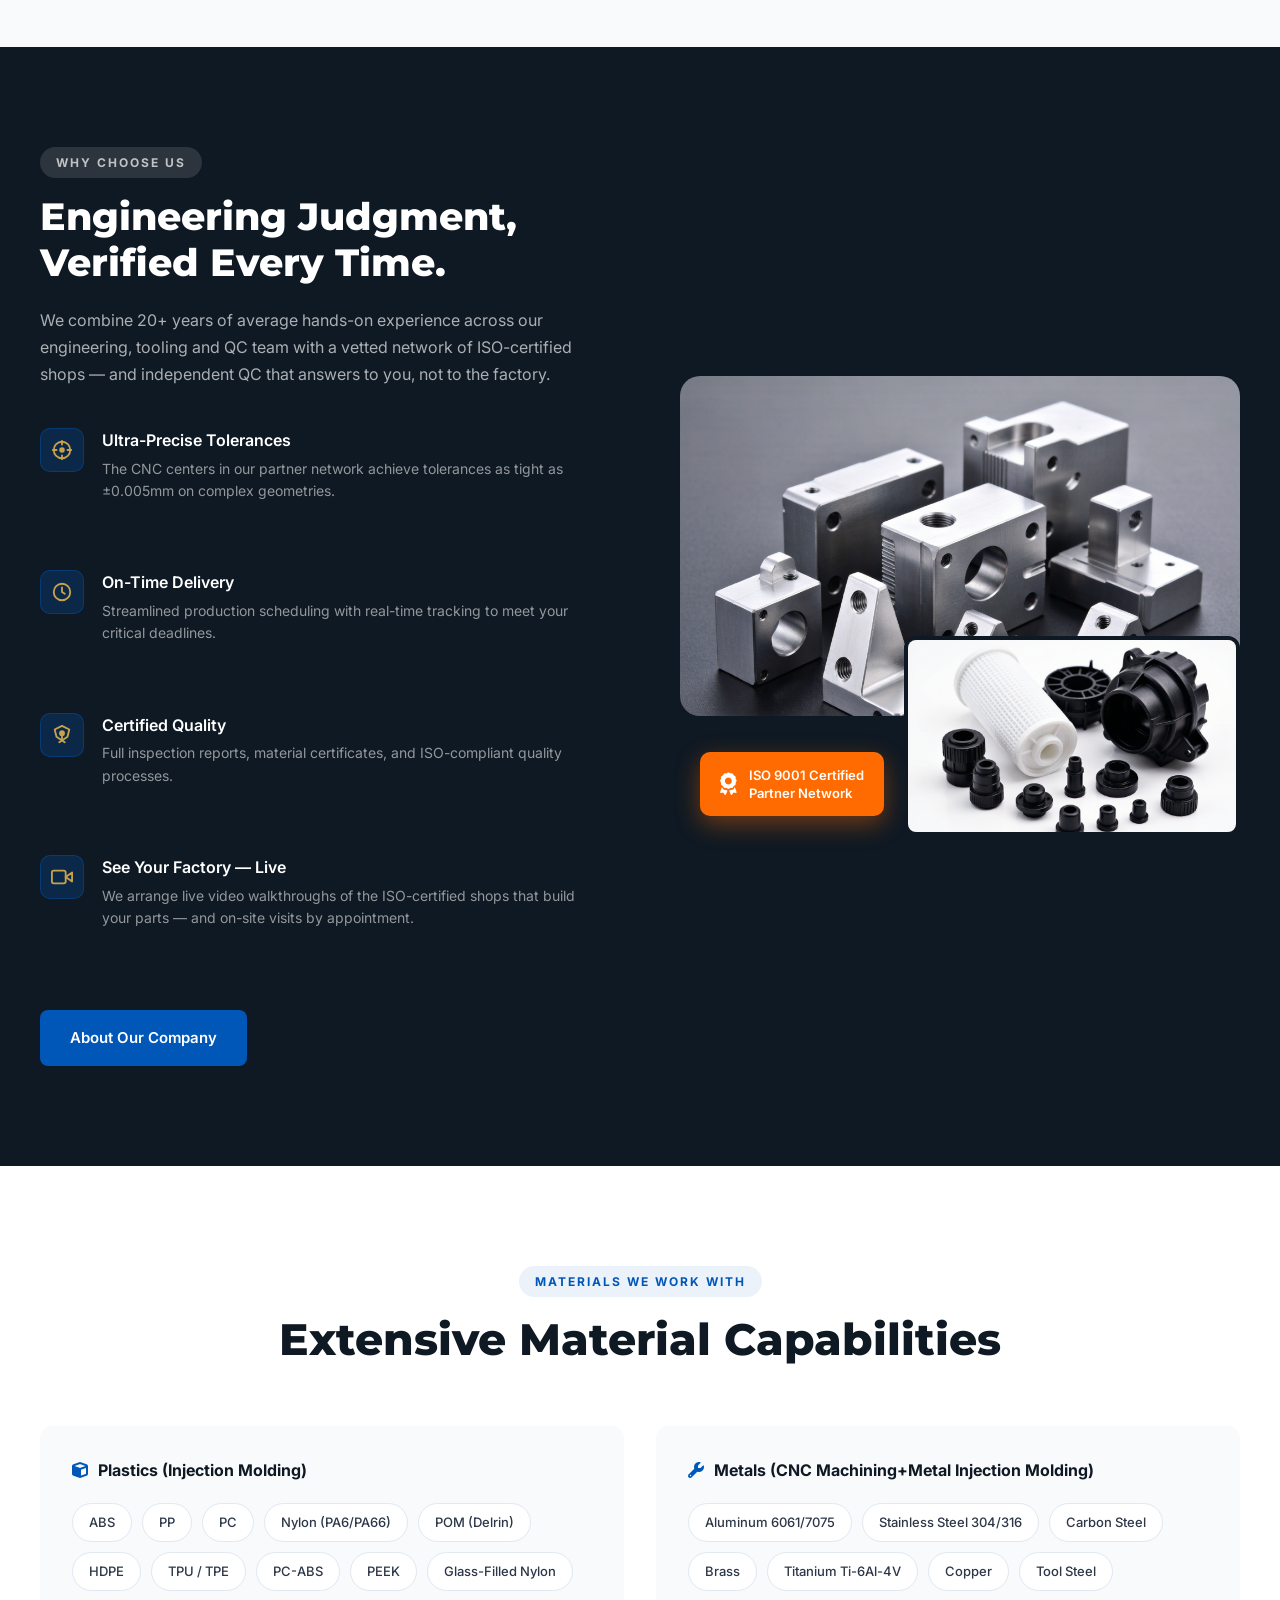
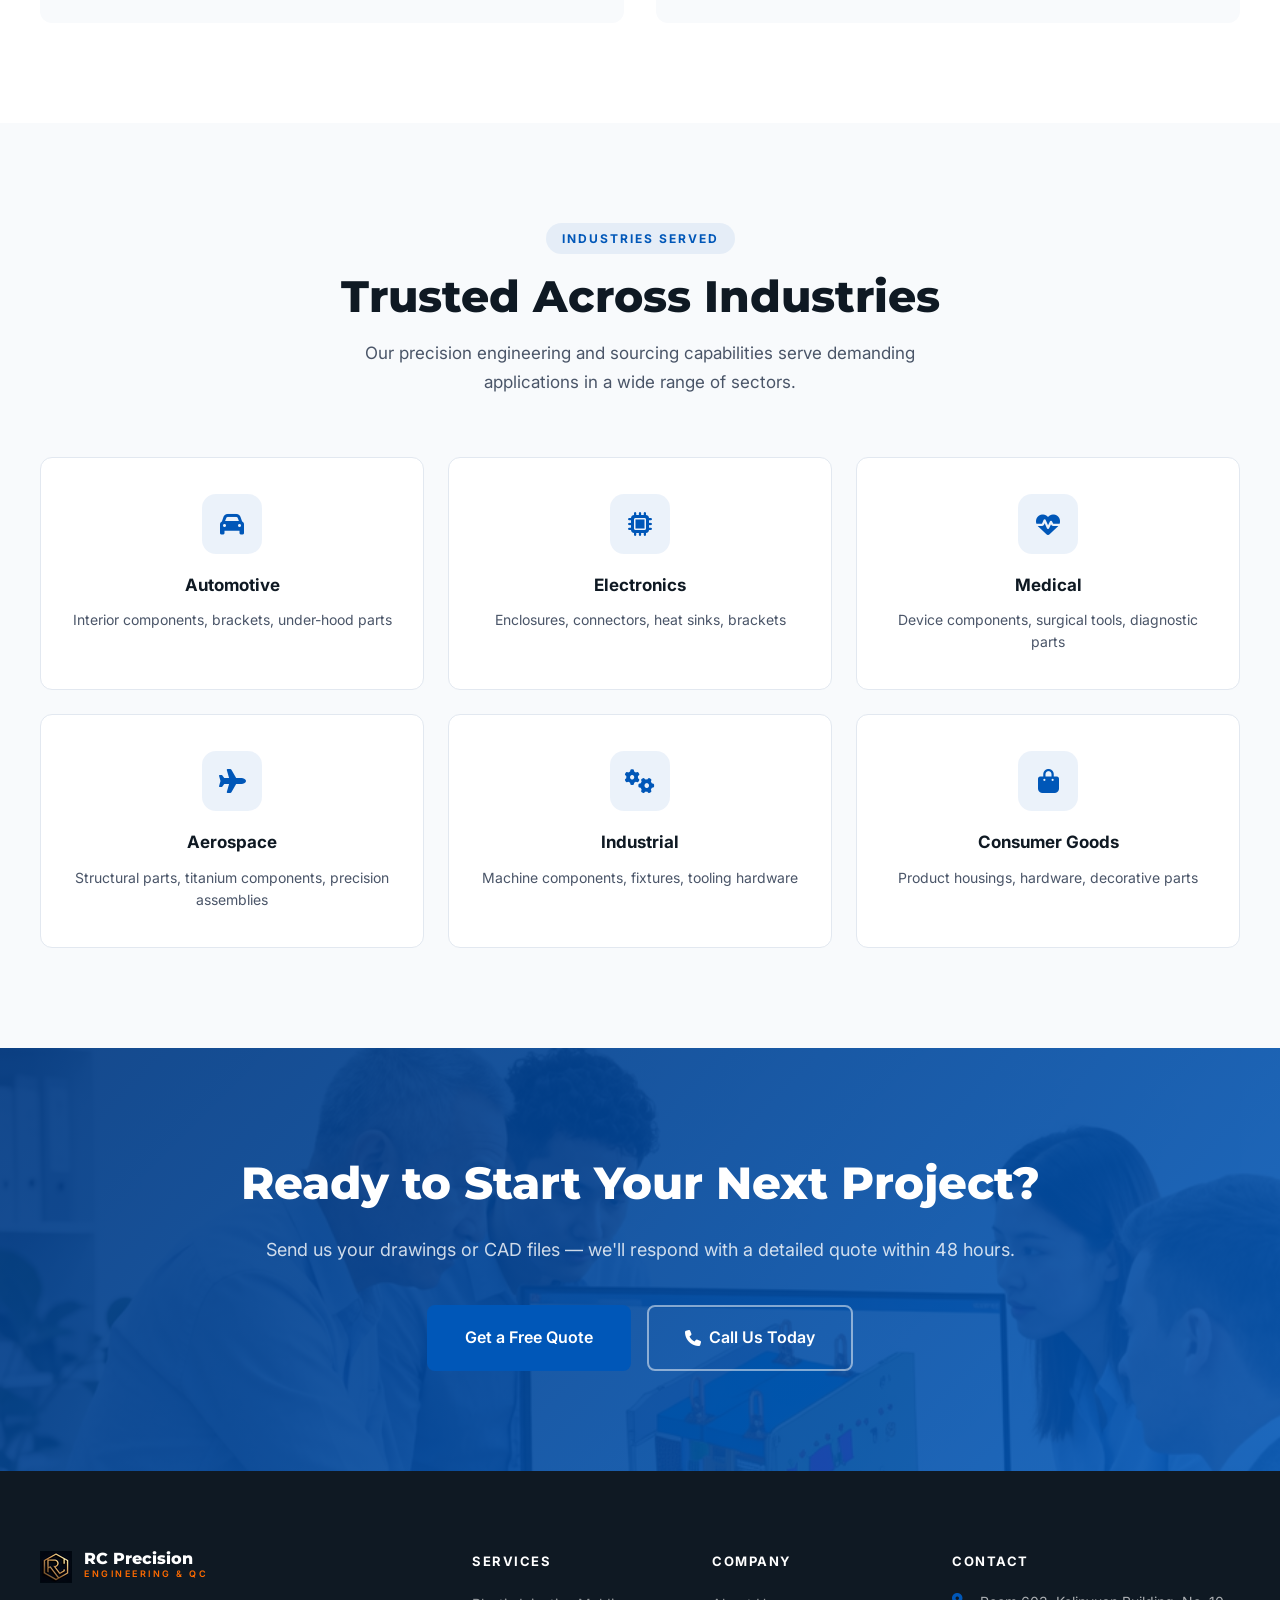
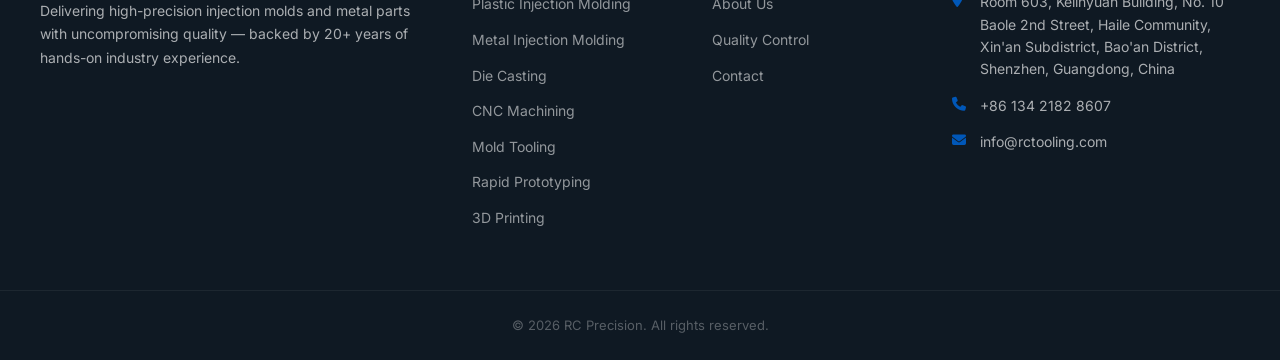
==== commit cbb5a073: "Fix hero image: 16:9 no-crop + dark-bg montage rebuild (index.html -> sharper, all content visible a" ====
--- a/index.html
+++ b/index.html
@@ -47,7 +47,7 @@
 <!-- Hero Section -->
 <section class="hero" data-page-node-id="3aDhioXMFj9AvGbYic368Z">
   <div class="hero-bg" data-page-node-id="czSYIOqIlMRFAJ5Zt50QvC">
-    <img src="images/Professional_injection_mold_ma_2026-06-09T11-37-28.png" alt="Partner Tooling Facility" class="hero-img" data-page-node-id="cwUTKP4EP4Ugl6Z97pUkGS">
+    <img src="images/hero-montage-1920x1080.jpg" alt="Injection molds, CNC parts, MIM and die cast components from our partner shops" class="hero-img" data-page-node-id="cwUTKP4EP4Ugl6Z97pUkGS">
     <div class="hero-overlay" data-page-node-id="DBNr0DudKr7CU0RSFJI6FF"></div>
   </div>
   <div class="container hero-content" data-page-node-id="uHxL1PnwPDEK3wFp03jGgv">
--- a/css/style.css
+++ b/css/style.css
@@ -149,7 +149,7 @@
   transition: transform .3s, box-shadow .3s;
 }
 .service-card:hover { transform: translateY(-6px); box-shadow: var(--shadow-lg); }
-.service-img { position: relative; height: 240px; overflow: hidden; }
+.service-img { position: relative; aspect-ratio: 8 / 5; overflow: hidden; }
 .service-img img { width: 100%; height: 100%; object-fit: cover; transition: transform .5s; }
 .service-card:hover .service-img img { transform: scale(1.05); }
 .service-img-overlay { position: absolute; inset: 0; background: linear-gradient(to top, rgba(0,0,0,.5) 0%, transparent 60%); }
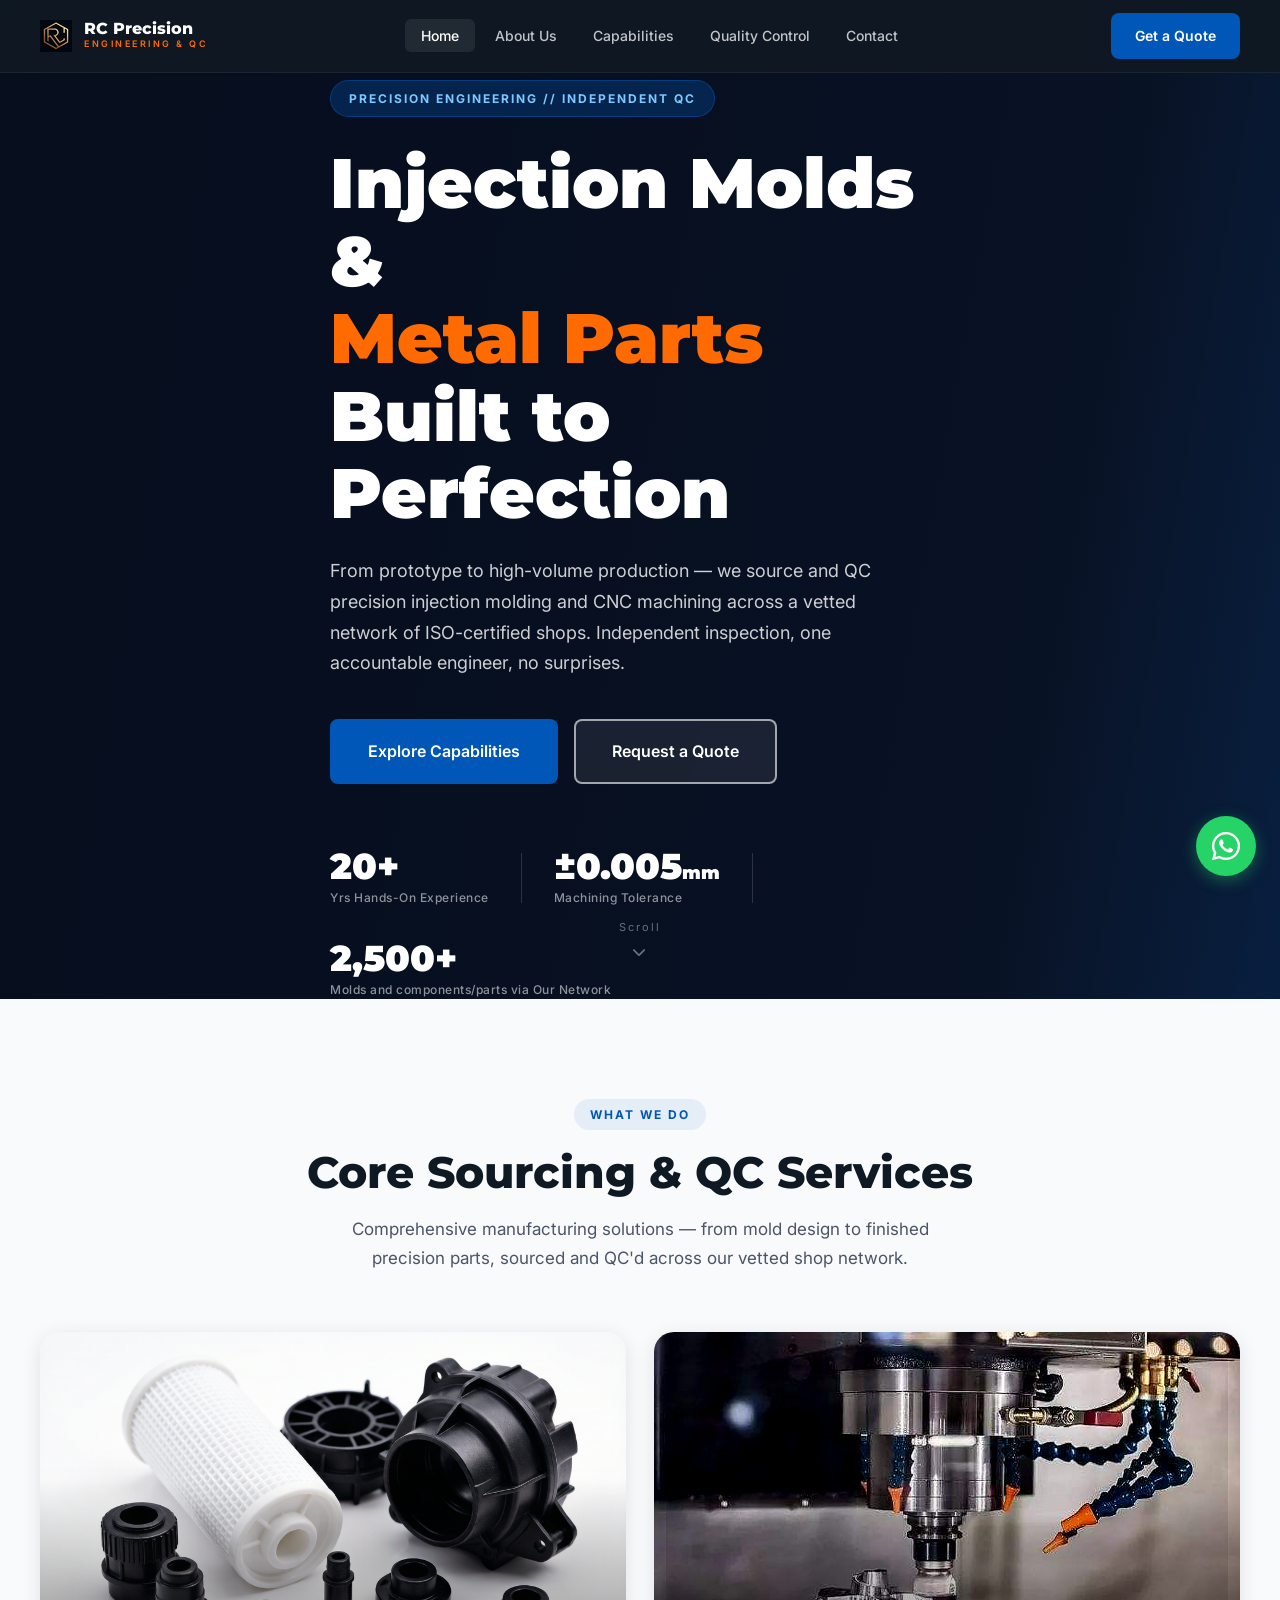
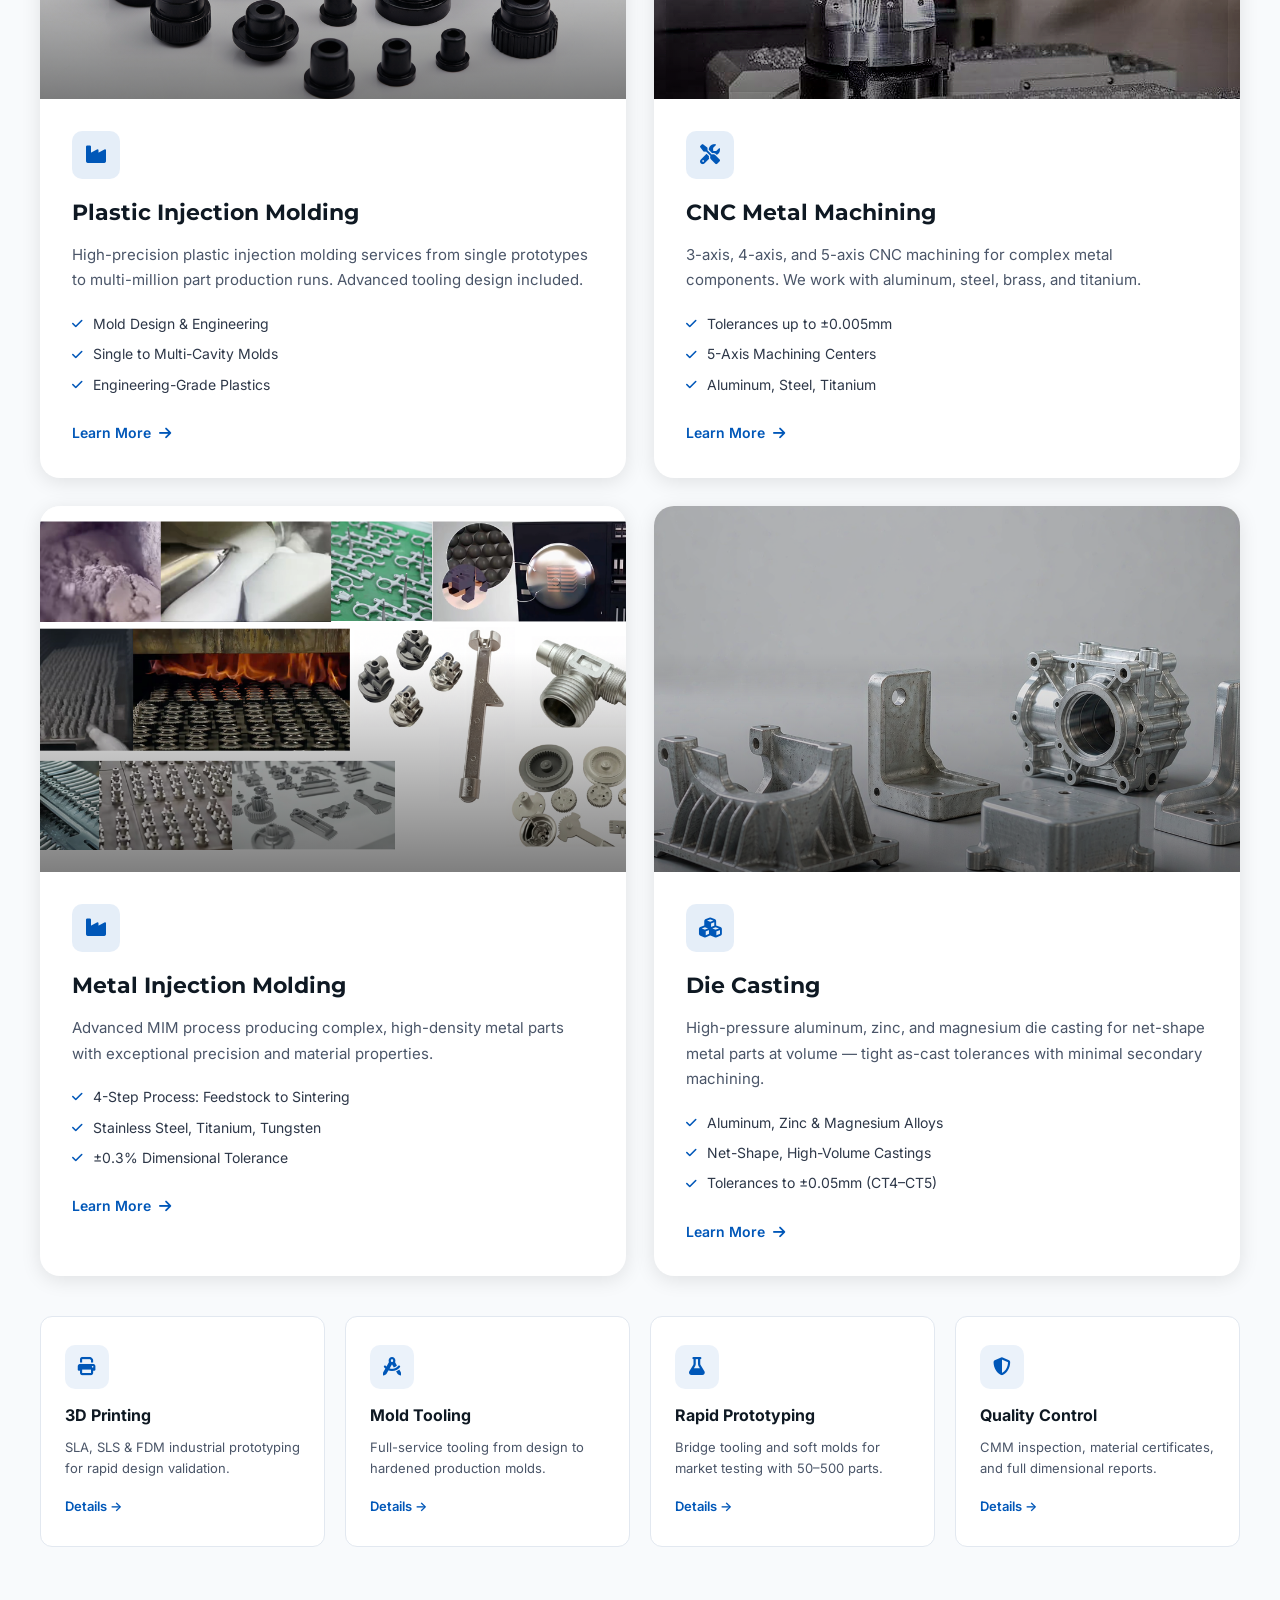
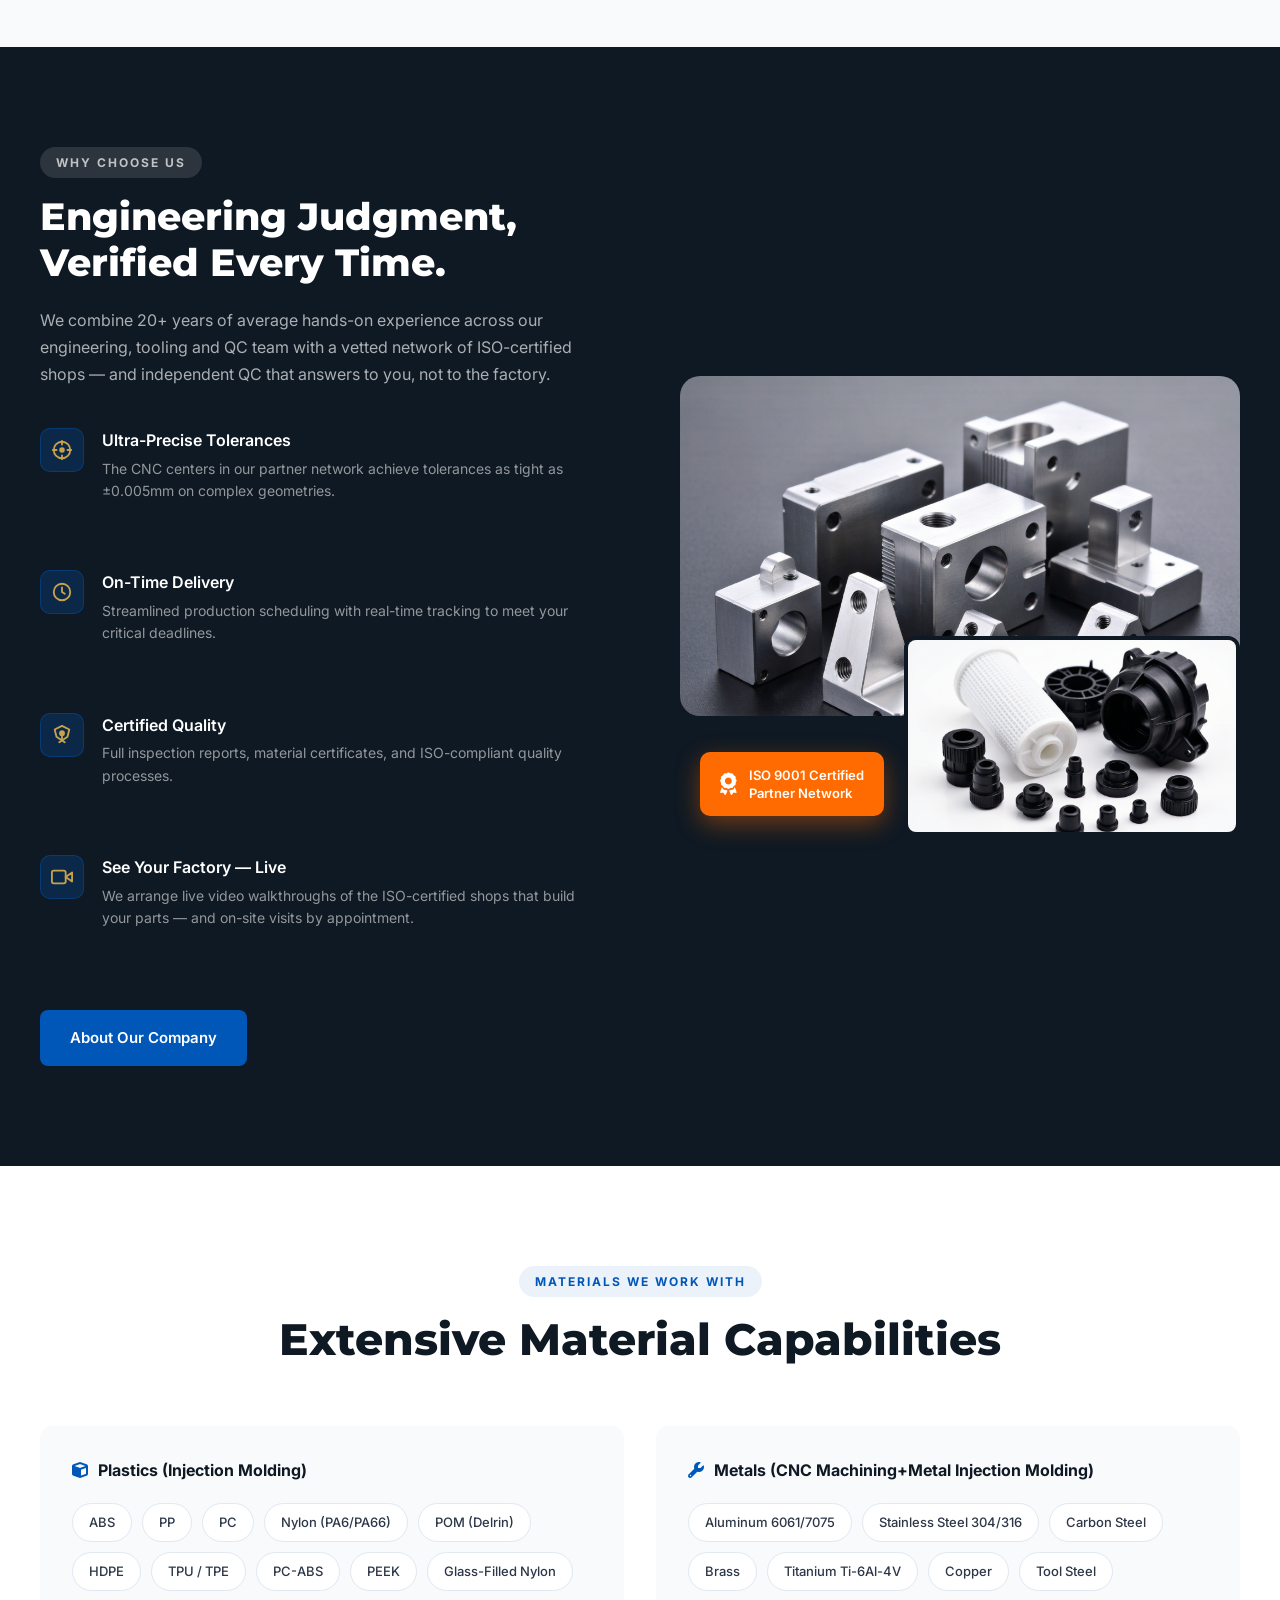
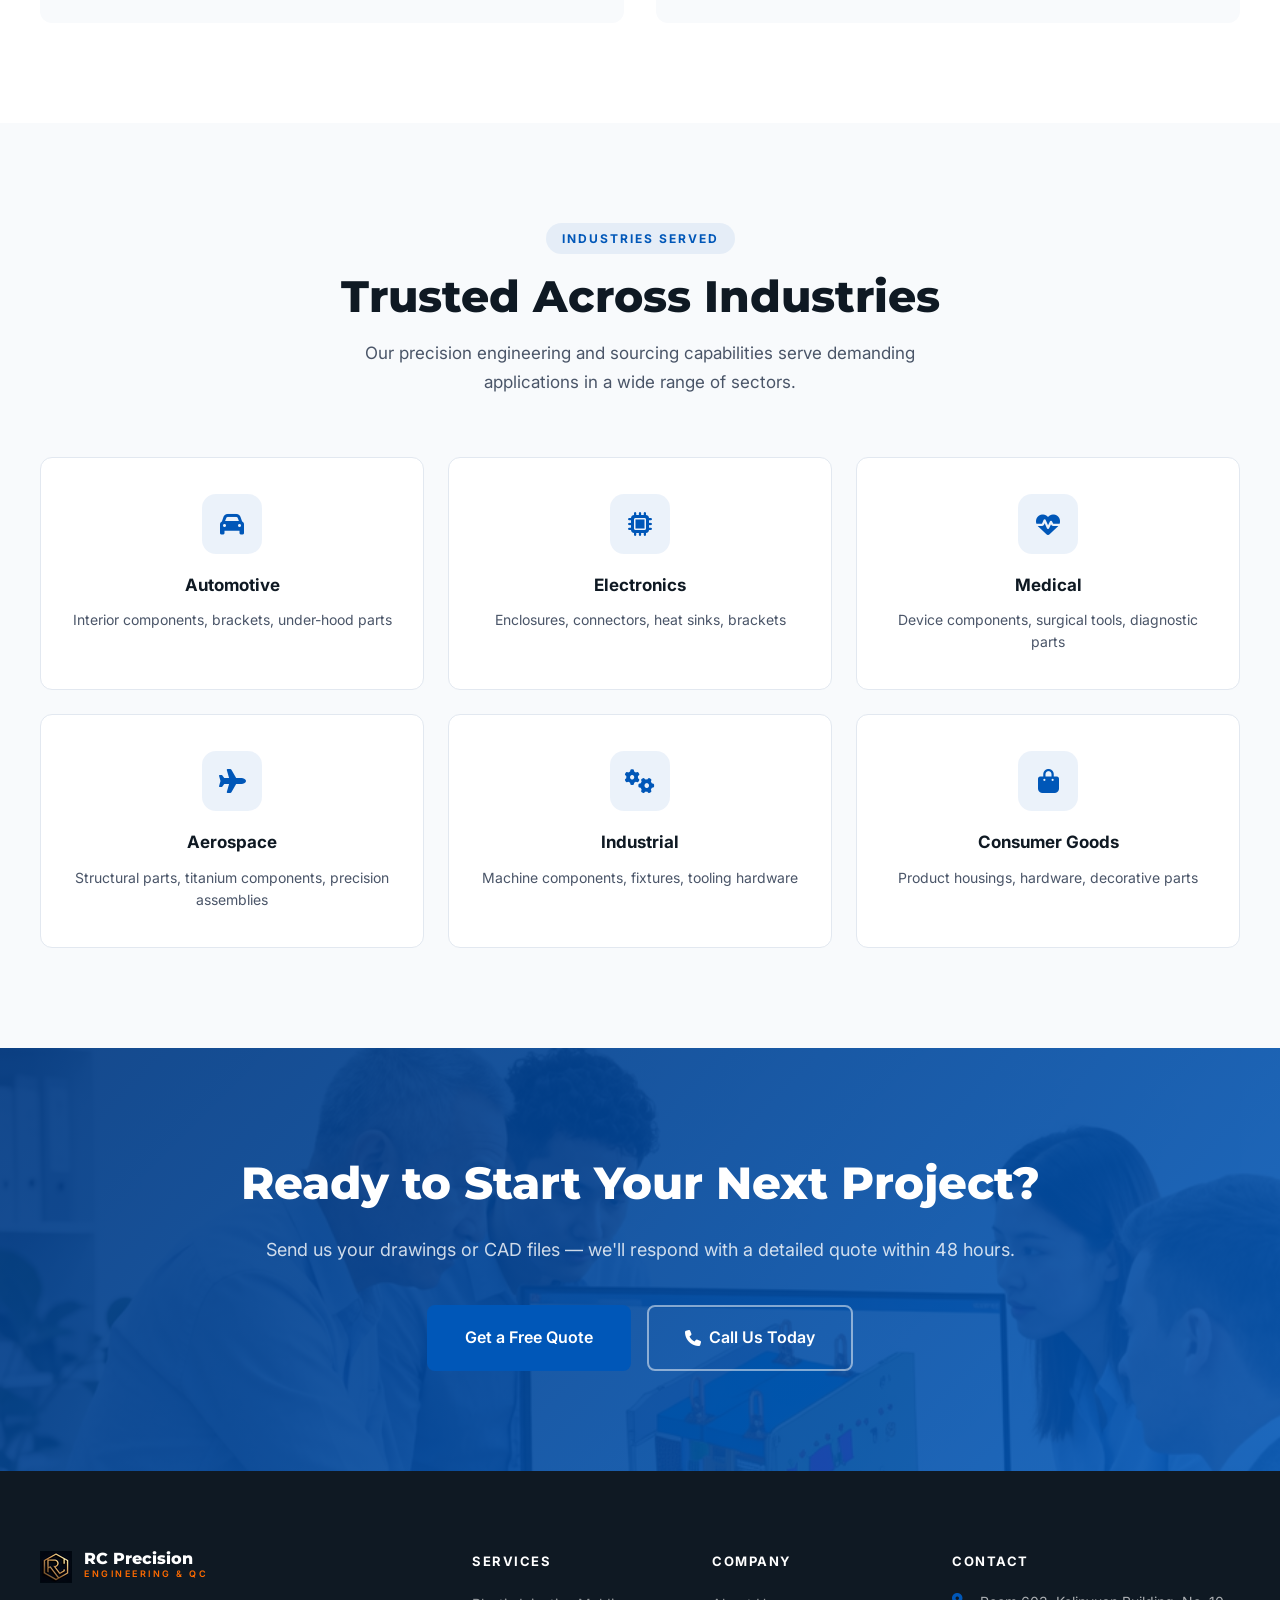
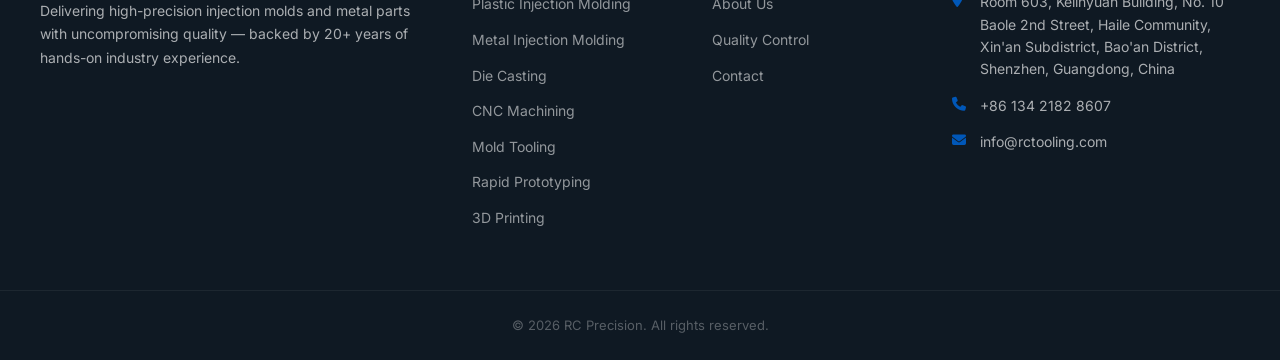
==== commit 38406bb2: "Hero: switch to white-background montage + dark text (cleaner, matches source deck)" ====
--- a/index.html
+++ b/index.html
@@ -47,7 +47,7 @@
 <!-- Hero Section -->
 <section class="hero" data-page-node-id="3aDhioXMFj9AvGbYic368Z">
   <div class="hero-bg" data-page-node-id="czSYIOqIlMRFAJ5Zt50QvC">
-    <img src="images/hero-montage-1920x1080.jpg" alt="Injection molds, CNC parts, MIM and die cast components from our partner shops" class="hero-img" data-page-node-id="cwUTKP4EP4Ugl6Z97pUkGS">
+    <img src="images/hero-montage-white-1920x1080.jpg" alt="Injection molds, injection molded parts, CNC machined components, MIM and die cast parts from our ISO-certified partner shops" class="hero-img" data-page-node-id="cwUTKP4EP4Ugl6Z97pUkGS">
     <div class="hero-overlay" data-page-node-id="DBNr0DudKr7CU0RSFJI6FF"></div>
   </div>
   <div class="container hero-content" data-page-node-id="uHxL1PnwPDEK3wFp03jGgv">
--- a/css/style.css
+++ b/css/style.css
@@ -102,15 +102,17 @@
 .hamburger span { display: block; width: 22px; height: 2px; background: white; border-radius: 2px; transition: .3s; }
 
 /* --- Hero --- */
+/* 16:9 与 hero 原图同比例：object-fit:cover 不产生任何裁切，
+   100% 缩放下即可看到整张拼贴图的全部内容 */
 .hero {
-  position: relative; min-height: 100vh; display: flex;
-  align-items: center; overflow: hidden;
+  position: relative; aspect-ratio: 16 / 9; display: flex;
+  align-items: center; overflow: hidden; background: #0A1428;
 }
 .hero-bg { position: absolute; inset: 0; }
 .hero-img { width: 100%; height: 100%; object-fit: cover; }
 .hero-overlay {
   position: absolute; inset: 0;
-  background: linear-gradient(105deg, rgba(10,20,40,.92) 0%, rgba(10,20,40,.75) 55%, rgba(0,87,184,.25) 100%);
+  background: linear-gradient(100deg, rgba(6,14,30,.95) 0%, rgba(6,14,30,.88) 34%, rgba(6,14,30,.62) 58%, rgba(6,14,30,.28) 80%, rgba(0,87,184,.16) 100%);
 }
 .hero-content { position: relative; z-index: 2; padding-top: 80px; max-width: 700px; }
 .hero-badge {
@@ -381,6 +383,12 @@
 /* =============================================
    RESPONSIVE
    ============================================= */
+/* 1280px 以下 16:9 已装不下文字，改用整屏高度（此时图片会按 cover 轻微裁切，
+   窄屏/手机无法避免；桌面 1280px 以上始终零裁切） */
+@media (max-width: 1280px) {
+  .hero { aspect-ratio: auto; min-height: 100vh; }
+}
+
 @media (max-width: 1024px) {
   .services-grid { grid-template-columns: 1fr; }
   .mini-services { grid-template-columns: repeat(2, 1fr); }
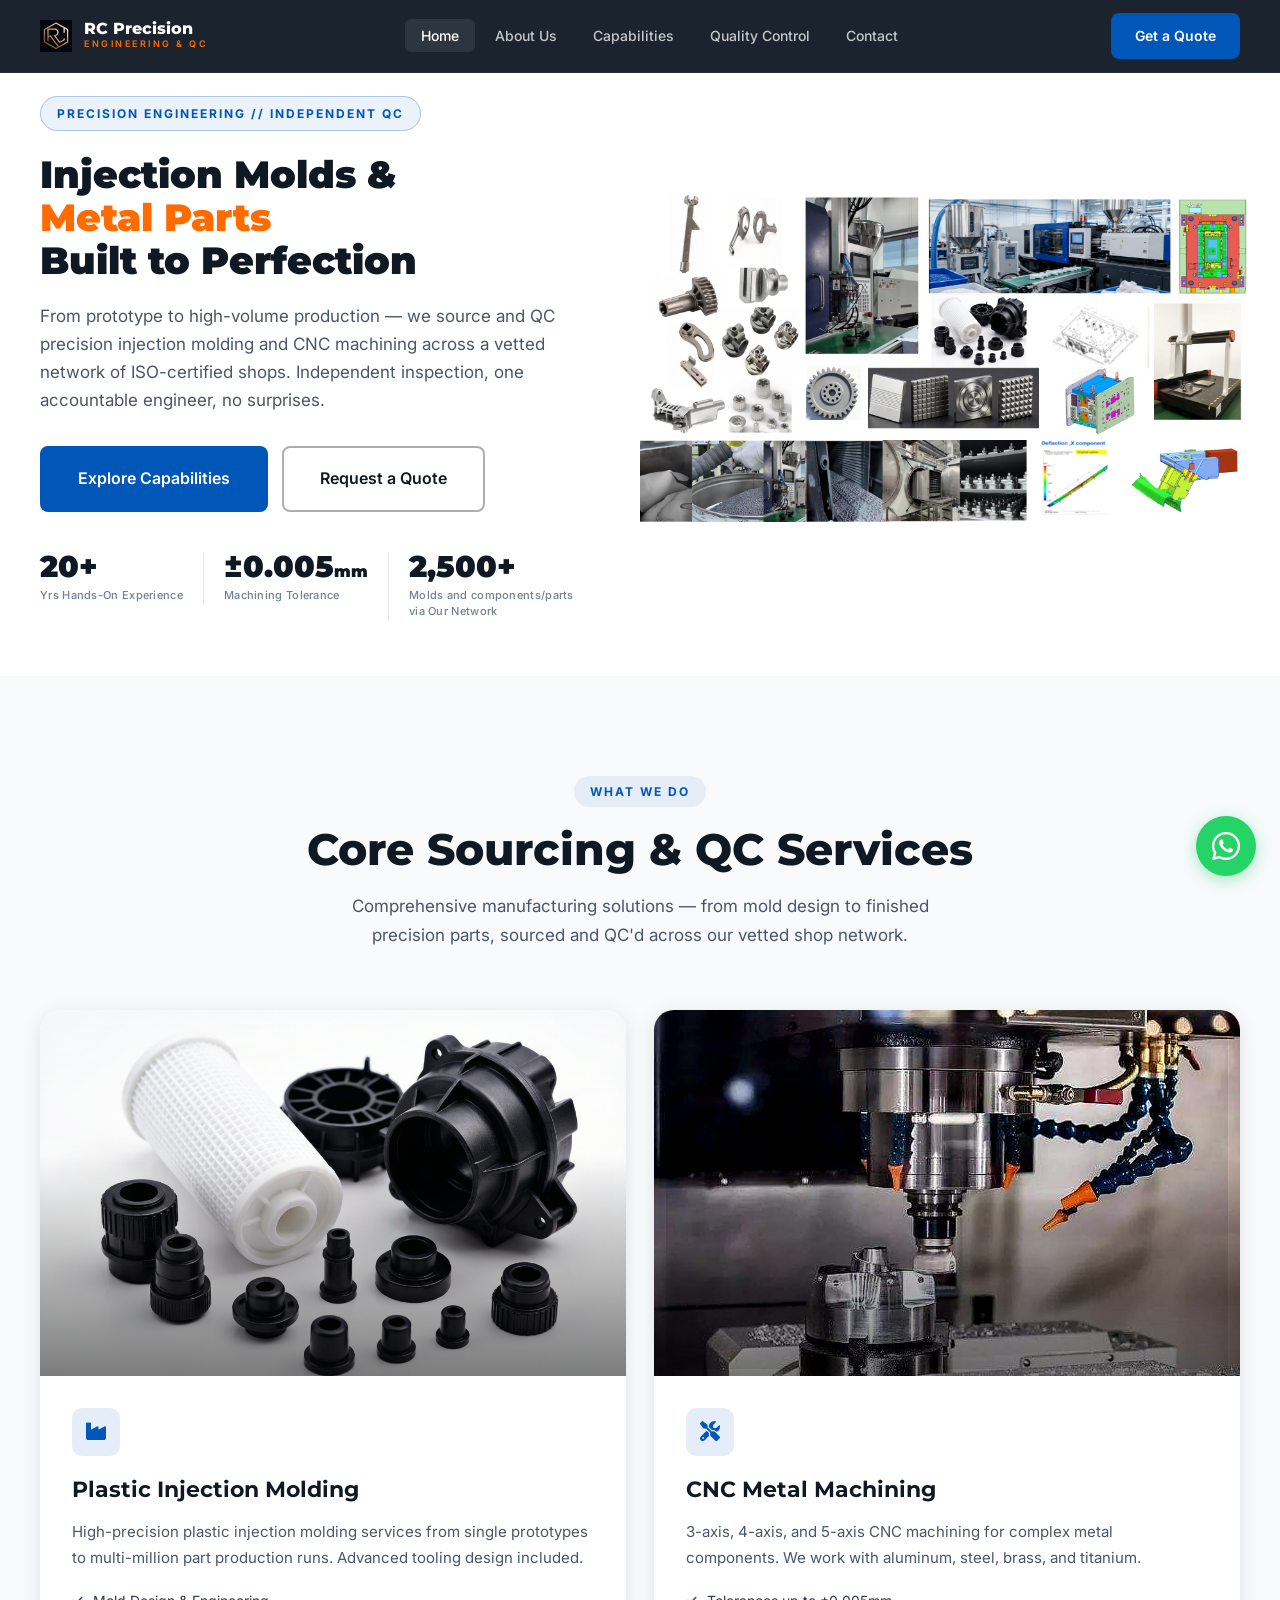
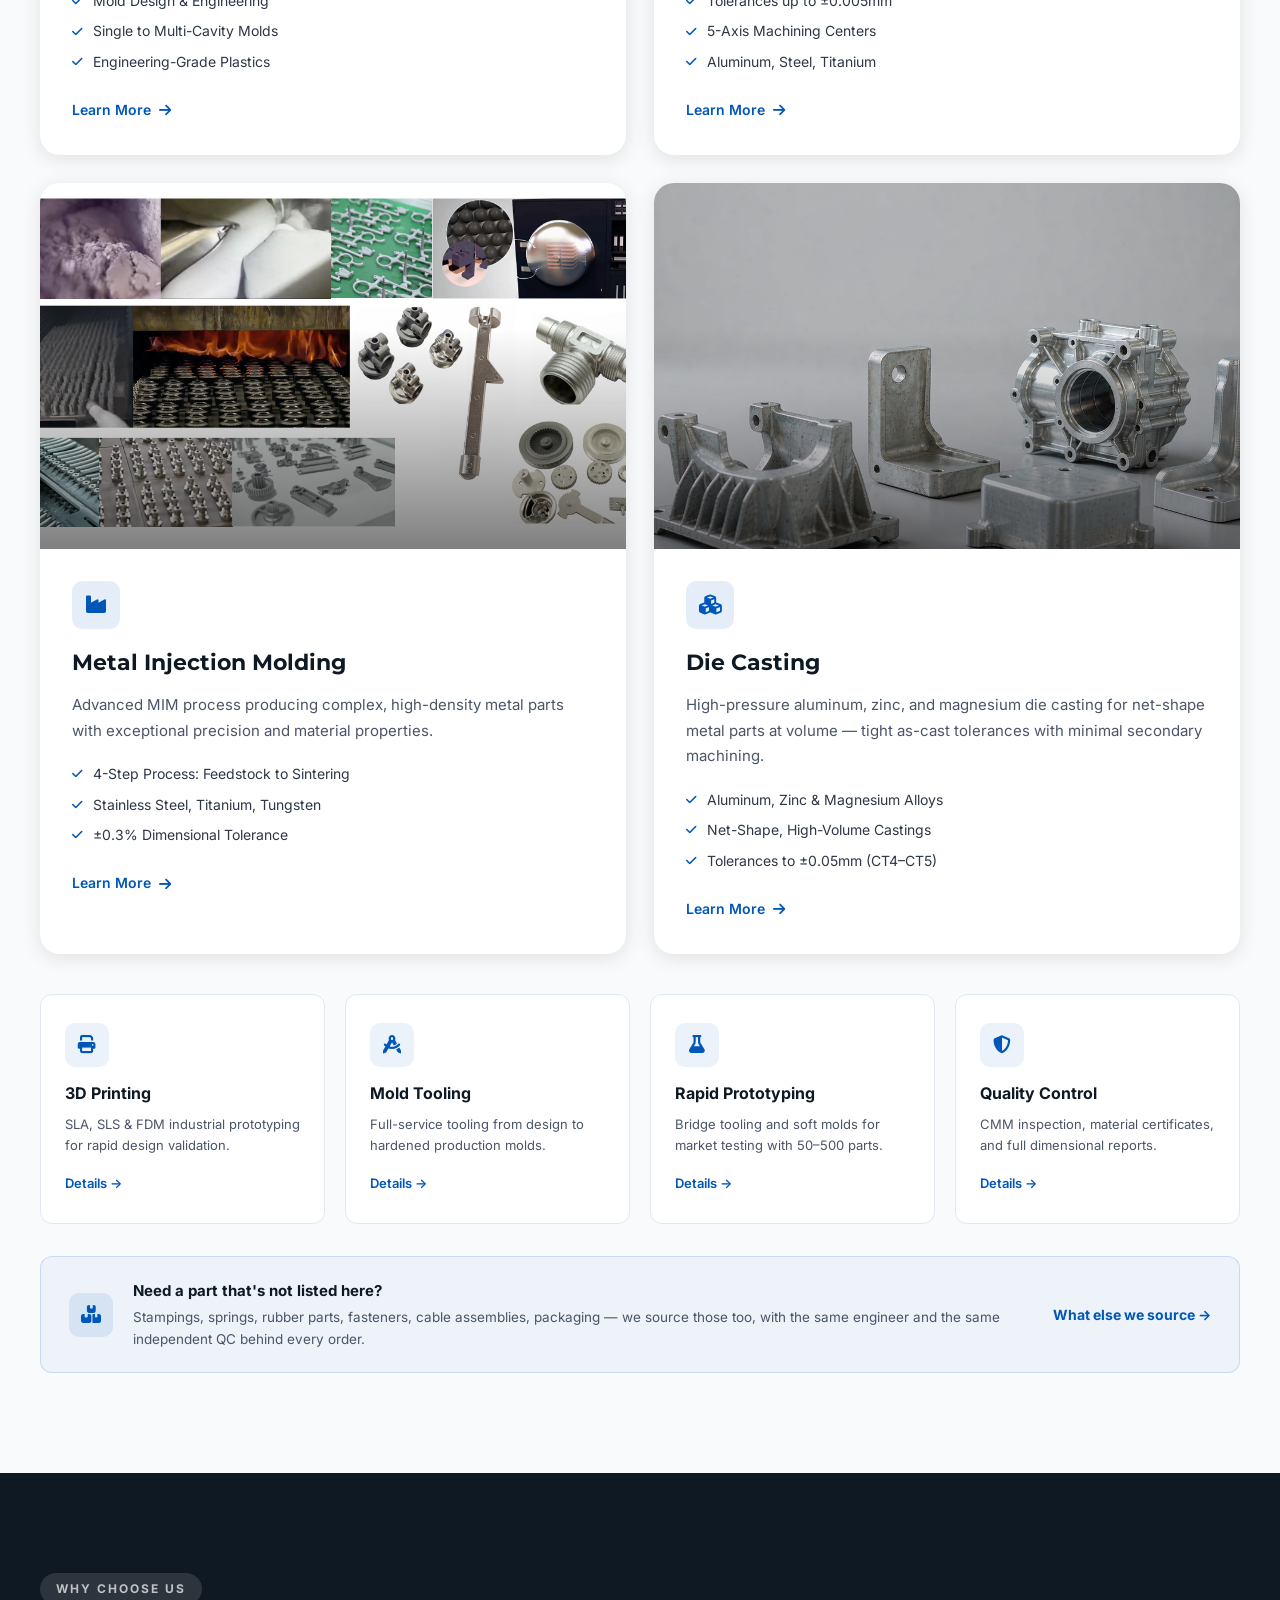
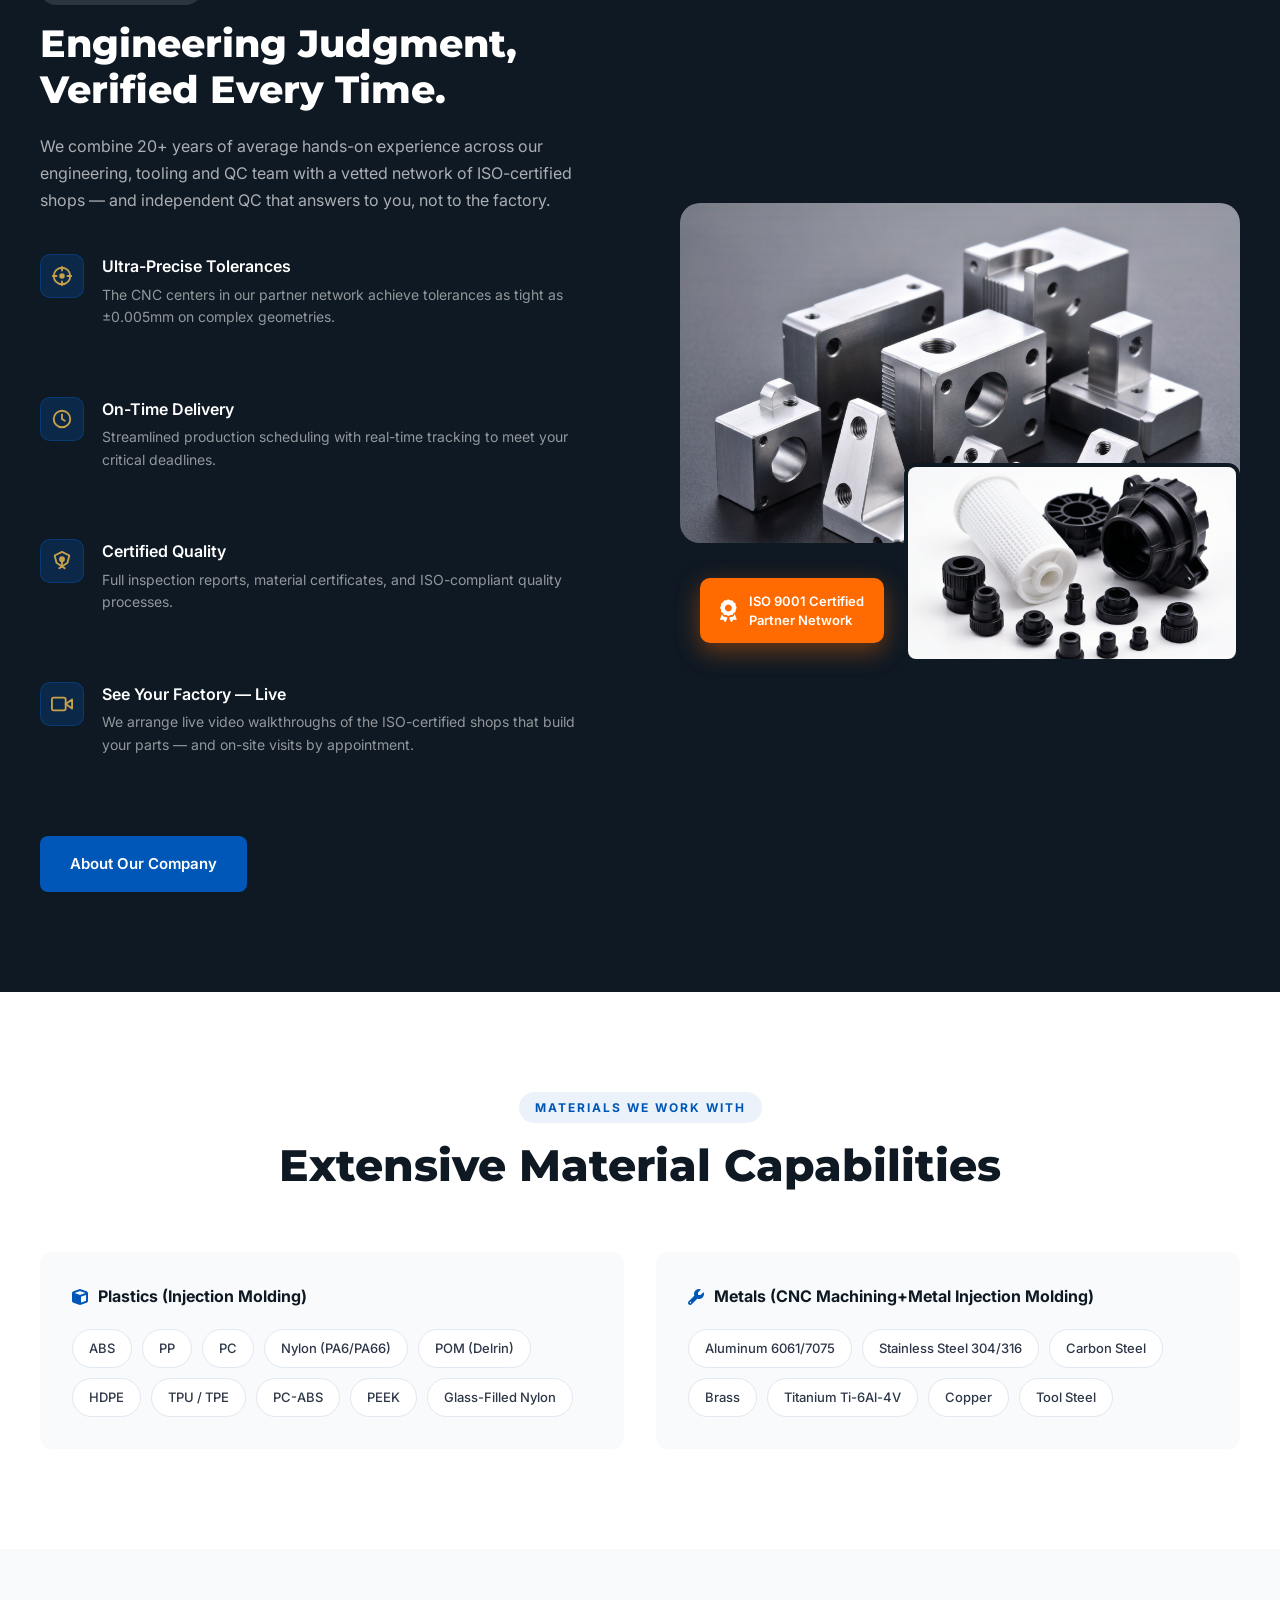
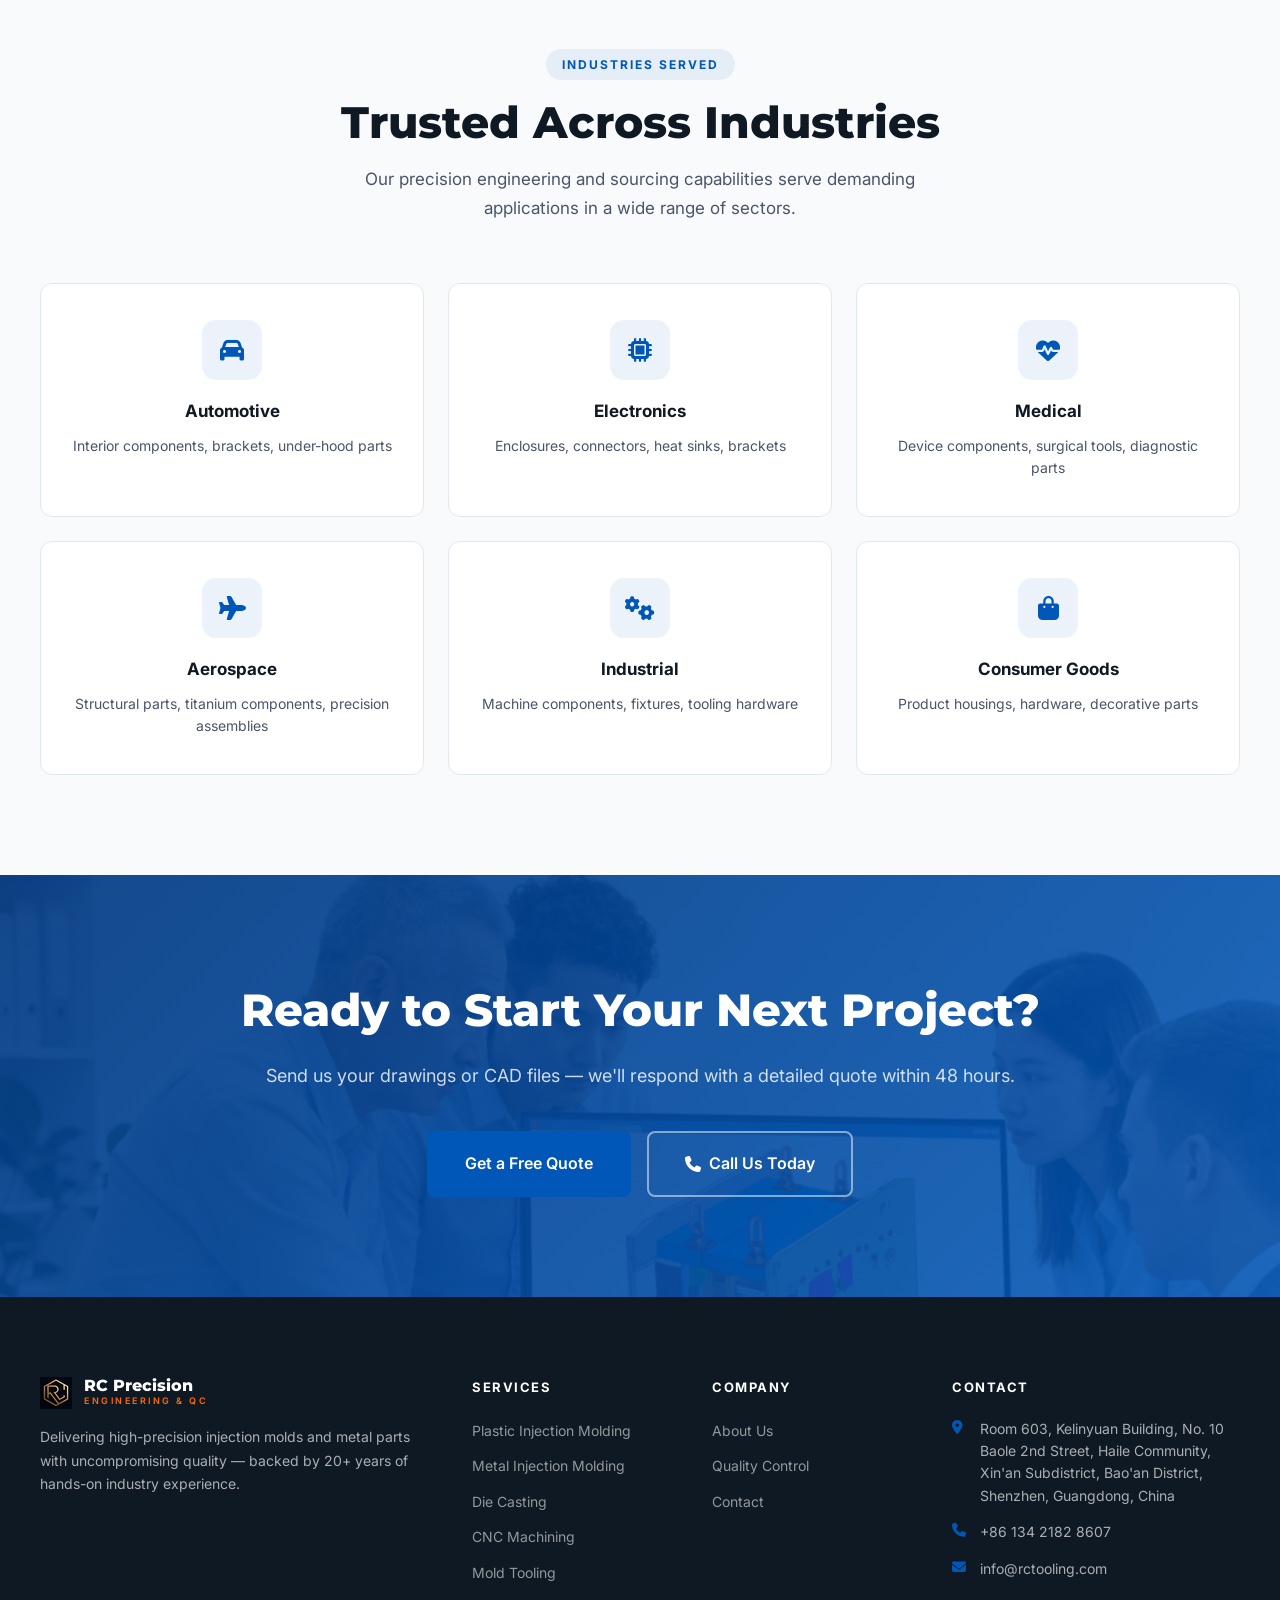
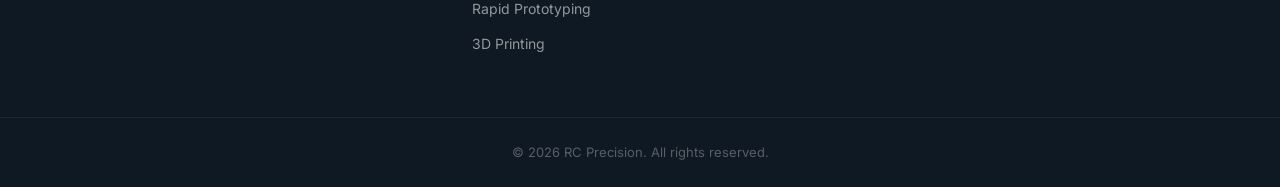
==== commit a3a29505: "Add cross-category component sourcing (capabilities #sourcing + homepage teaser); fix mobile overflo" ====
--- a/index.html
+++ b/index.html
@@ -193,6 +193,16 @@
         <a href="quality.html" data-page-node-id="9EddH3XUyN8jV8rugZST7y">Details →</a>
       </div>
     </div>
+
+    <!-- Cross-category sourcing teaser -->
+    <div class="sourcing-teaser" data-page-node-id="sourcingTeaser20261115">
+      <div class="sourcing-teaser-icon" data-page-node-id="sourcingTeaserIcon"><i class="fas fa-boxes" data-page-node-id="sourcingTeaserI"></i></div>
+      <div class="sourcing-teaser-text" data-page-node-id="sourcingTeaserText">
+        <strong data-page-node-id="sourcingTeaserStrong">Need a part that's not listed here?</strong>
+        <span data-page-node-id="sourcingTeaserSpan">Stampings, springs, rubber parts, fasteners, cable assemblies, packaging — we source those too, with the same engineer and the same independent QC behind every order.</span>
+      </div>
+      <a href="capabilities.html#sourcing" class="sourcing-teaser-link" data-page-node-id="sourcingTeaserLink">What else we source →</a>
+    </div>
   </div>
 </section>
 
--- a/css/style.css
+++ b/css/style.css
@@ -102,45 +102,54 @@
 .hamburger span { display: block; width: 22px; height: 2px; background: white; border-radius: 2px; transition: .3s; }
 
 /* --- Hero --- */
-/* 16:9 与 hero 原图同比例：object-fit:cover 不产生任何裁切，
-   100% 缩放下即可看到整张拼贴图的全部内容 */
+/* 左右分栏：左侧纯白承载文案（固定 600px 视觉宽度），右侧完整展示拼贴图。
+   图片用 object-fit:contain → 永不裁切，且图片自带白底，四周"留白"与画布同色，
+   看不出边界。不再使用渐变遮罩，因此左侧图内容不会被冲淡。 */
 .hero {
-  position: relative; aspect-ratio: 16 / 9; display: flex;
-  align-items: center; overflow: hidden; background: #0A1428;
-}
-.hero-bg { position: absolute; inset: 0; }
-.hero-img { width: 100%; height: 100%; object-fit: cover; }
-.hero-overlay {
-  position: absolute; inset: 0;
-  background: linear-gradient(100deg, rgba(6,14,30,.95) 0%, rgba(6,14,30,.88) 34%, rgba(6,14,30,.62) 58%, rgba(6,14,30,.28) 80%, rgba(0,87,184,.16) 100%);
-}
-.hero-content { position: relative; z-index: 2; padding-top: 80px; max-width: 700px; }
+  position: relative; display: grid;
+  grid-template-columns: 1fr 1fr; align-items: center;
+  background: var(--white); padding: 96px 0 56px; overflow: hidden;
+}
+.hero-bg {
+  position: relative; grid-column: 2; grid-row: 1;
+  align-self: center; display: flex; align-items: center;
+  padding-right: 24px;
+}
+.hero-img { width: 100%; height: 100%; max-height: 76vh; object-fit: contain; object-position: right center; }
+.hero-overlay { display: none; }
+.hero-content {
+  grid-column: 1; grid-row: 1; position: relative; z-index: 2;
+  width: 100%; max-width: none; margin: 0;
+  padding-left: calc(max((100vw - 1280px) / 2, 0px) + 40px);
+  padding-right: 32px;
+}
 .hero-badge {
   display: inline-flex; align-items: center; gap: 8px;
-  background: rgba(0,87,184,.3); border: 1px solid rgba(0,87,184,.5);
-  color: #7EC8FF; font-size: 12px; font-weight: 700; letter-spacing: 2px;
-  padding: 8px 18px; border-radius: 30px; margin-bottom: 28px;
+  background: rgba(0,87,184,.08); border: 1px solid rgba(0,87,184,.28);
+  color: var(--primary); font-size: 12px; font-weight: 700; letter-spacing: 2px;
+  padding: 7px 16px; border-radius: 30px; margin-bottom: 22px;
 }
 .hero-title {
-  font-family: var(--font-head); font-size: clamp(40px, 5.5vw, 72px);
-  font-weight: 900; color: var(--white); line-height: 1.1; margin-bottom: 24px;
+  font-family: var(--font-head); font-size: clamp(32px, 3vw, 52px);
+  font-weight: 900; color: var(--dark); line-height: 1.12; margin-bottom: 20px;
 }
 .hero-title .accent { color: var(--accent); }
-.hero-desc { font-size: 18px; color: rgba(255,255,255,.8); line-height: 1.7; margin-bottom: 40px; max-width: 560px; }
-.hero-actions { display: flex; gap: 16px; margin-bottom: 64px; flex-wrap: wrap; }
-.hero-stats { display: flex; align-items: center; gap: 32px; flex-wrap: wrap; }
-.stat-num { display: block; font-family: var(--font-head); font-size: 36px; font-weight: 900; color: var(--white); line-height: 1; }
-.stat-num small { font-size: 18px; }
-.stat-label { display: block; font-size: 12px; font-weight: 500; color: rgba(255,255,255,.55); letter-spacing: .5px; margin-top: 4px; }
-.stat-divider { width: 1px; height: 50px; background: rgba(255,255,255,.15); }
-.hero-scroll {
-  position: absolute; bottom: 40px; left: 50%; transform: translateX(-50%);
-  display: flex; flex-direction: column; align-items: center; gap: 8px;
-  color: rgba(255,255,255,.4); font-size: 11px; letter-spacing: 2px;
-  animation: bounce 2s infinite;
-}
-.hero-scroll i { font-size: 14px; }
-@keyframes bounce { 0%,100%{transform:translateX(-50%) translateY(0)} 50%{transform:translateX(-50%) translateY(8px)} }
+.hero-desc { font-size: 17px; color: var(--gray); line-height: 1.65; margin-bottom: 32px; max-width: 540px; }
+/* 白底 hero 专用：描边按钮改为深色描边（不影响其他页面的 .btn-outline） */
+.hero .btn-outline { border-color: rgba(15,25,35,.35); color: var(--dark); background: transparent; backdrop-filter: none; }
+.hero .btn-outline:hover { background: var(--dark); border-color: var(--dark); color: var(--white); }
+.hero-actions { display: flex; gap: 14px; margin-bottom: 40px; flex-wrap: wrap; }
+/* 三等分单行：分栏布局下左栏只剩 ~560px，flex 会把第三个数据挤到第二行。
+   改 grid 等分列，竖线用 border-left 画，删掉实体 .stat-divider 元素。 */
+.hero-stats { display: grid; grid-template-columns: max-content max-content minmax(0, 1fr); align-items: start; }
+.hero-stats .stat { padding-right: 20px; }
+.hero-stats .stat ~ .stat { padding-left: 20px; border-left: 1px solid rgba(15,25,35,.12); }
+.hero-stats .stat-divider { display: none; }
+.stat-num { display: block; font-family: var(--font-head); font-size: 30px; font-weight: 900; color: var(--dark); line-height: 1; white-space: nowrap; }
+.stat-num small { font-size: 16px; }
+.stat-label { display: block; font-size: 11px; font-weight: 500; color: var(--gray-light); letter-spacing: .3px; margin-top: 6px; line-height: 1.45; }
+/* 分栏布局下不再需要滚动提示 */
+.hero-scroll { display: none !important; }
 
 /* --- Services Overview --- */
 .services-overview { background: var(--bg); }
@@ -383,10 +392,23 @@
 /* =============================================
    RESPONSIVE
    ============================================= */
-/* 1280px 以下 16:9 已装不下文字，改用整屏高度（此时图片会按 cover 轻微裁切，
-   窄屏/手机无法避免；桌面 1280px 以上始终零裁切） */
-@media (max-width: 1280px) {
-  .hero { aspect-ratio: auto; min-height: 100vh; }
+/* 平板及以下：改为上下堆叠，图片移到文案下方，仍然完整显示不裁切 */
+@media (max-width: 1024px) {
+  .hero { grid-template-columns: 1fr; row-gap: 32px; padding: 96px 0 48px; }
+  .hero-content { grid-column: 1; grid-row: 1; padding-left: 40px; padding-right: 40px; }
+  .hero-bg { grid-column: 1; grid-row: 2; padding: 0 40px; }
+  .hero-img { max-height: none; }
+}
+@media (max-width: 768px) {
+  .hero-content { padding-left: 20px; padding-right: 20px; }
+  .hero-bg { padding: 0 20px; }
+  /* 手机上三等分太窄，"±0.005mm" 会溢出 → 改为竖排，竖线改横线 */
+  .hero-stats { grid-template-columns: 1fr; gap: 16px 0; }
+  .hero-stats .stat { padding-right: 0; }
+  .hero-stats .stat ~ .stat { padding-left: 0; padding-top: 16px; border-left: 0; border-top: 1px solid rgba(15,25,35,.12); }
+  .stat-num { font-size: 26px; }
+  /* 徽标原文 ~404px 宽，390 宽屏会被折成两行 → 收紧字距保持单行 */
+  .hero-badge { font-size: 11px; letter-spacing: .8px; padding: 6px 12px; margin-bottom: 18px; }
 }
 
 @media (max-width: 1024px) {
@@ -413,7 +435,6 @@
   .nav-links, .nav-cta { display: none; }
   .hamburger { display: flex; }
   .hero-title { font-size: 36px; }
-  .hero-stats { gap: 20px; }
   .mini-services { grid-template-columns: 1fr; }
   .industries-grid { grid-template-columns: 1fr; }
   .values-grid { grid-template-columns: 1fr; }
@@ -630,3 +651,76 @@
   .whatsapp-float { width: 52px; height: 52px; bottom: 16px; right: 16px; }
   .whatsapp-float i { font-size: 28px; }
 }
+
+/* =============================================
+   ADDITIONAL COMPONENT SOURCING  (2026-11-15)
+   capabilities.html #sourcing + index.html teaser
+   只新增 class，不改任何已有规则，避免波及 hero / contact.html
+   ============================================= */
+/* 修 product-dev 五列网格的手机端横向溢出：原来用行内 style 写死 repeat(5,1fr)，
+   行内样式压过媒体查询，390px 视口被撑到 759px。改成 class + 响应式覆盖。 */
+.mini-services-5 { grid-template-columns: repeat(5, 1fr); }
+@media (max-width: 1024px) { .mini-services-5 { grid-template-columns: repeat(2, 1fr); } }
+@media (max-width: 768px)  { .mini-services-5 { grid-template-columns: 1fr; } }
+
+/* .cap-section:nth-child(even) 会把偶数位区块刷成浅灰；这里用等特异性并后置，
+   强制白底，让 .sourcing-card 的浅灰卡片能显出来。 */
+.cap-section.sourcing-section { background: var(--white); }
+.sourcing-section .section-desc { max-width: 780px; }
+/* sticky 导航 72px + 顶栏，锚点跳转要留出偏移，否则标题被压在导航条下 */
+.cap-section { scroll-margin-top: 128px; }
+
+.sourcing-grid { display: grid; grid-template-columns: repeat(3, 1fr); gap: 24px; margin-bottom: 40px; }
+.sourcing-card {
+  background: var(--bg); border: 1px solid var(--border); border-radius: var(--radius);
+  padding: 30px 28px; transition: border-color .3s, box-shadow .3s, transform .3s;
+}
+.sourcing-card:hover { border-color: var(--primary); box-shadow: var(--shadow); transform: translateY(-4px); }
+.sourcing-card h4 { font-family: var(--font-head); font-size: 18px; font-weight: 700; color: var(--dark); margin-bottom: 10px; }
+.sourcing-card p { font-size: 14px; color: var(--gray); line-height: 1.7; }
+
+.sourcing-examples {
+  display: flex; flex-wrap: wrap; align-items: center; gap: 10px;
+  padding: 0 0 32px; margin-bottom: 36px; border-bottom: 1px solid var(--border);
+}
+.sourcing-examples-label { font-size: 13px; font-weight: 700; color: var(--gray-dark); margin-right: 6px; }
+.sourcing-chip {
+  display: inline-block; font-size: 12.5px; font-weight: 500; color: var(--gray-dark);
+  background: var(--bg); border: 1px solid var(--border); padding: 6px 13px; border-radius: 20px;
+}
+
+.sourcing-cta {
+  display: flex; align-items: center; justify-content: space-between; gap: 32px;
+  background: var(--bg); border-left: 4px solid var(--accent);
+  padding: 30px 34px; border-radius: 0 var(--radius) var(--radius) 0;
+}
+.sourcing-cta h3 { font-family: var(--font-head); font-size: 20px; font-weight: 700; color: var(--dark); margin-bottom: 8px; }
+.sourcing-cta p { font-size: 14px; color: var(--gray); line-height: 1.65; max-width: 680px; }
+.sourcing-cta .btn { white-space: nowrap; flex-shrink: 0; }
+
+/* 首页服务区底部引流条（不塞进 4 列 mini-services，避免破坏网格） */
+.sourcing-teaser {
+  display: flex; align-items: center; gap: 20px; margin-top: 32px; padding: 22px 28px;
+  background: rgba(0,87,184,.045); border: 1px solid rgba(0,87,184,.16); border-radius: var(--radius);
+}
+.sourcing-teaser-icon {
+  width: 44px; height: 44px; flex-shrink: 0; border-radius: 10px;
+  background: rgba(0,87,184,.1); color: var(--primary);
+  display: flex; align-items: center; justify-content: center; font-size: 18px;
+}
+.sourcing-teaser-text { flex: 1; display: flex; flex-direction: column; gap: 4px; min-width: 0; }
+.sourcing-teaser-text strong { font-size: 15px; font-weight: 700; color: var(--dark); }
+.sourcing-teaser-text span { font-size: 13.5px; color: var(--gray); line-height: 1.6; }
+.sourcing-teaser-link { flex-shrink: 0; font-size: 14px; font-weight: 700; color: var(--primary); }
+.sourcing-teaser-link:hover { color: var(--accent); }
+
+@media (max-width: 1024px) {
+  .sourcing-grid { grid-template-columns: 1fr; }
+}
+@media (max-width: 768px) {
+  .cap-section { scroll-margin-top: 118px; }
+  .sourcing-cta { flex-direction: column; align-items: flex-start; gap: 20px; padding: 26px 22px; }
+  .sourcing-teaser { flex-wrap: wrap; gap: 14px; padding: 20px; }
+  .sourcing-teaser-text { flex-basis: calc(100% - 64px); }
+  .sourcing-teaser-link { width: 100%; }
+}
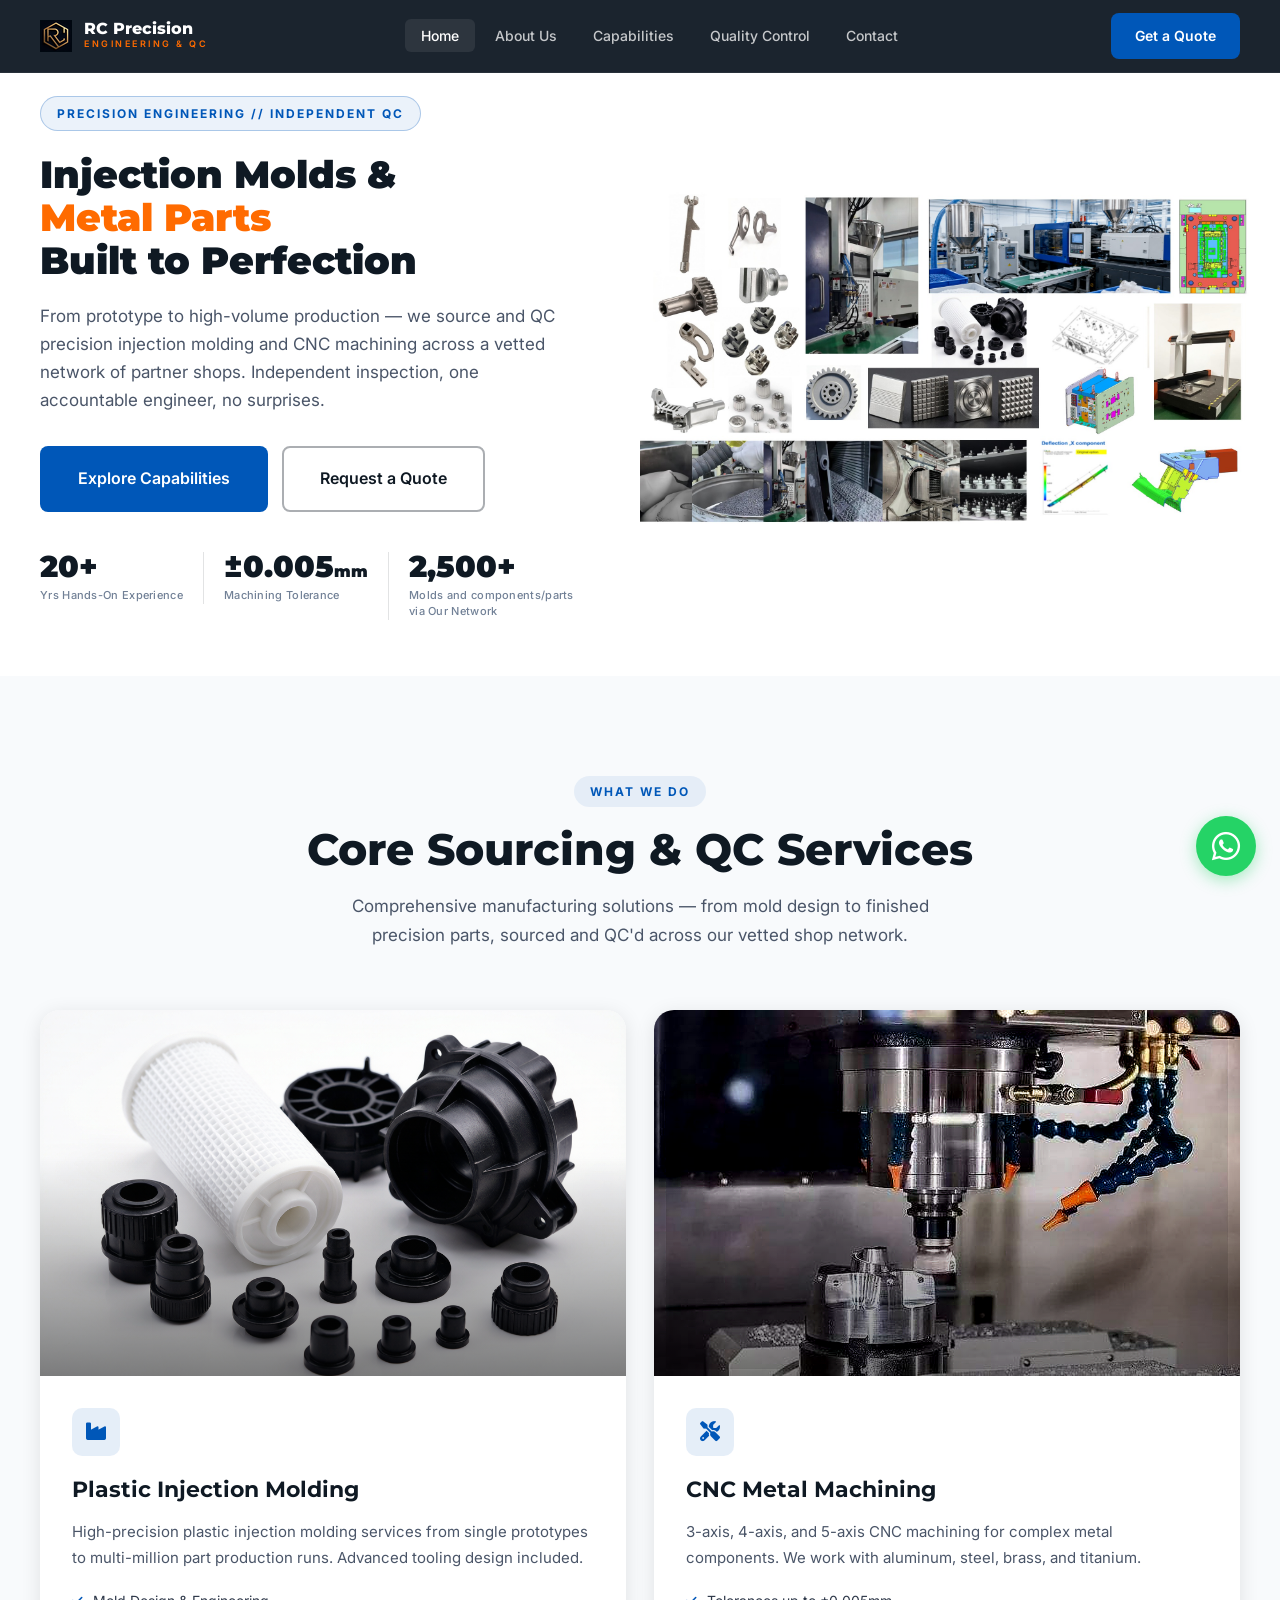
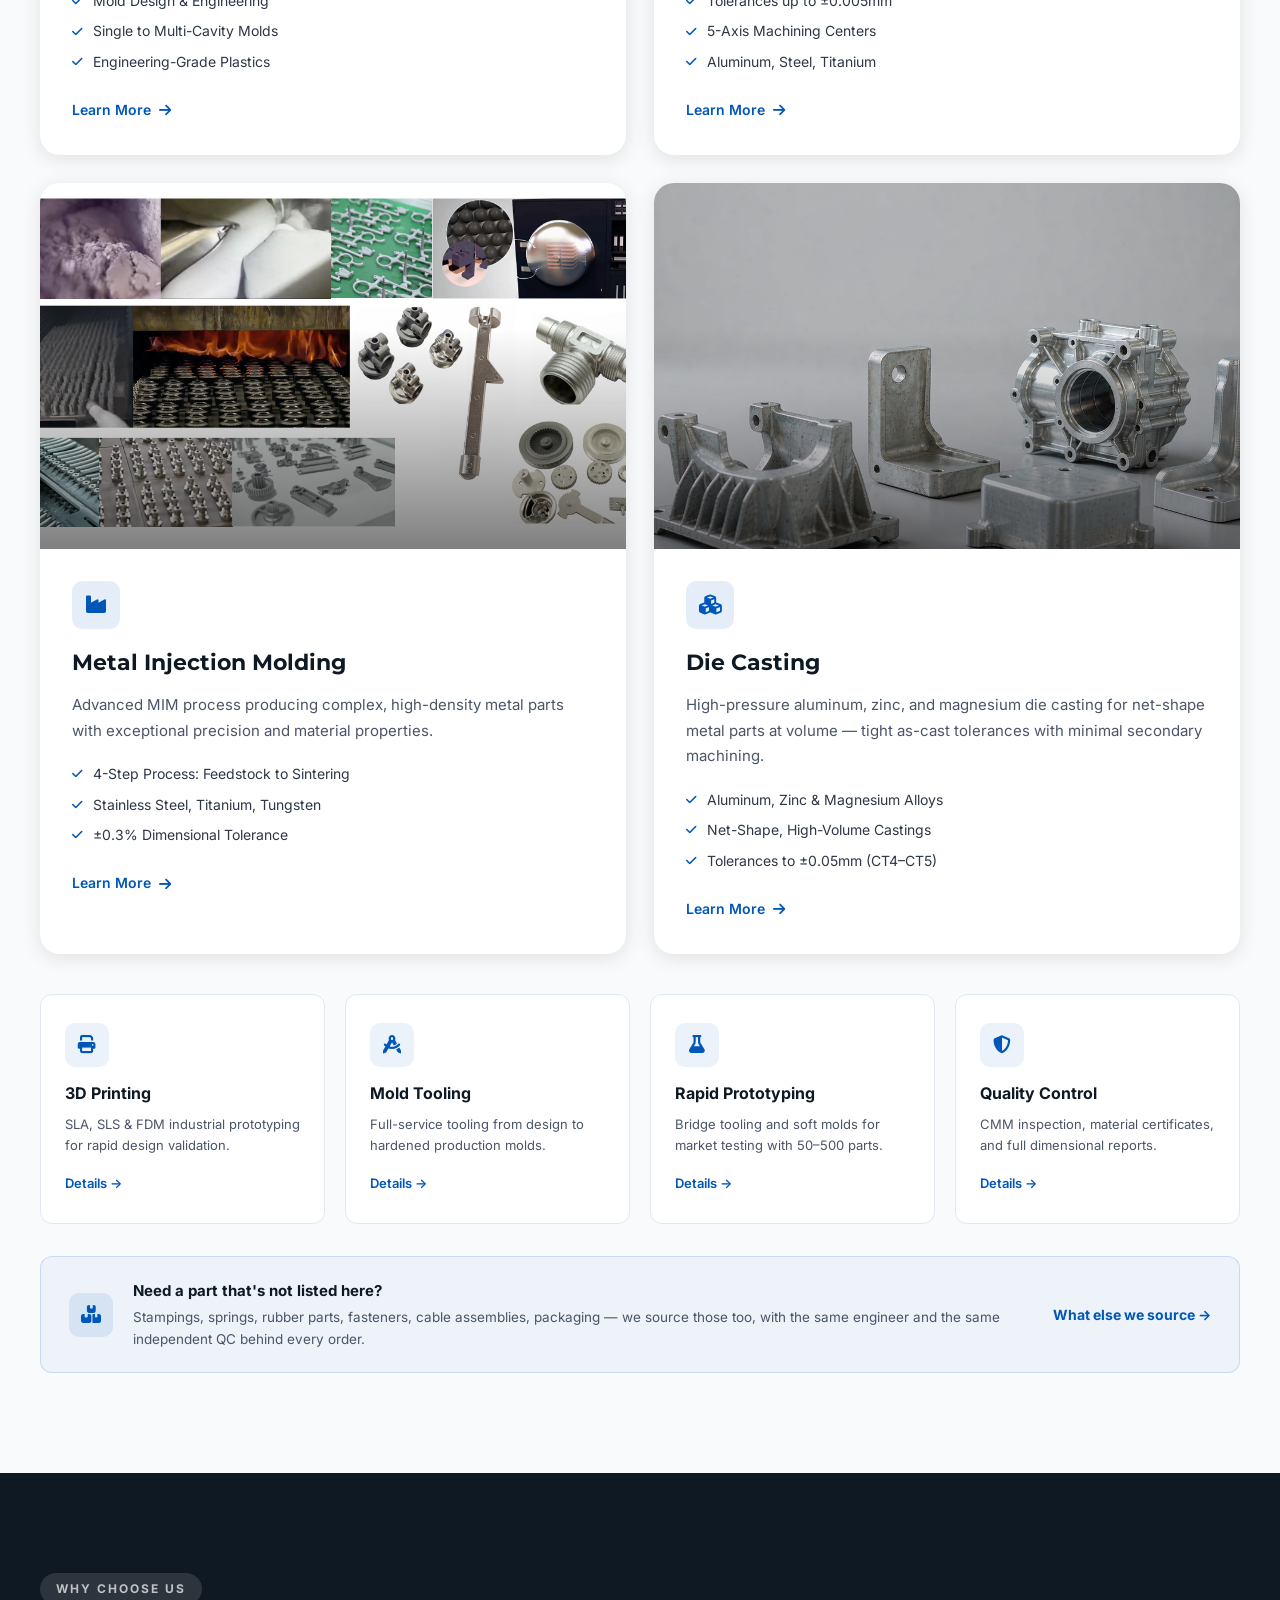
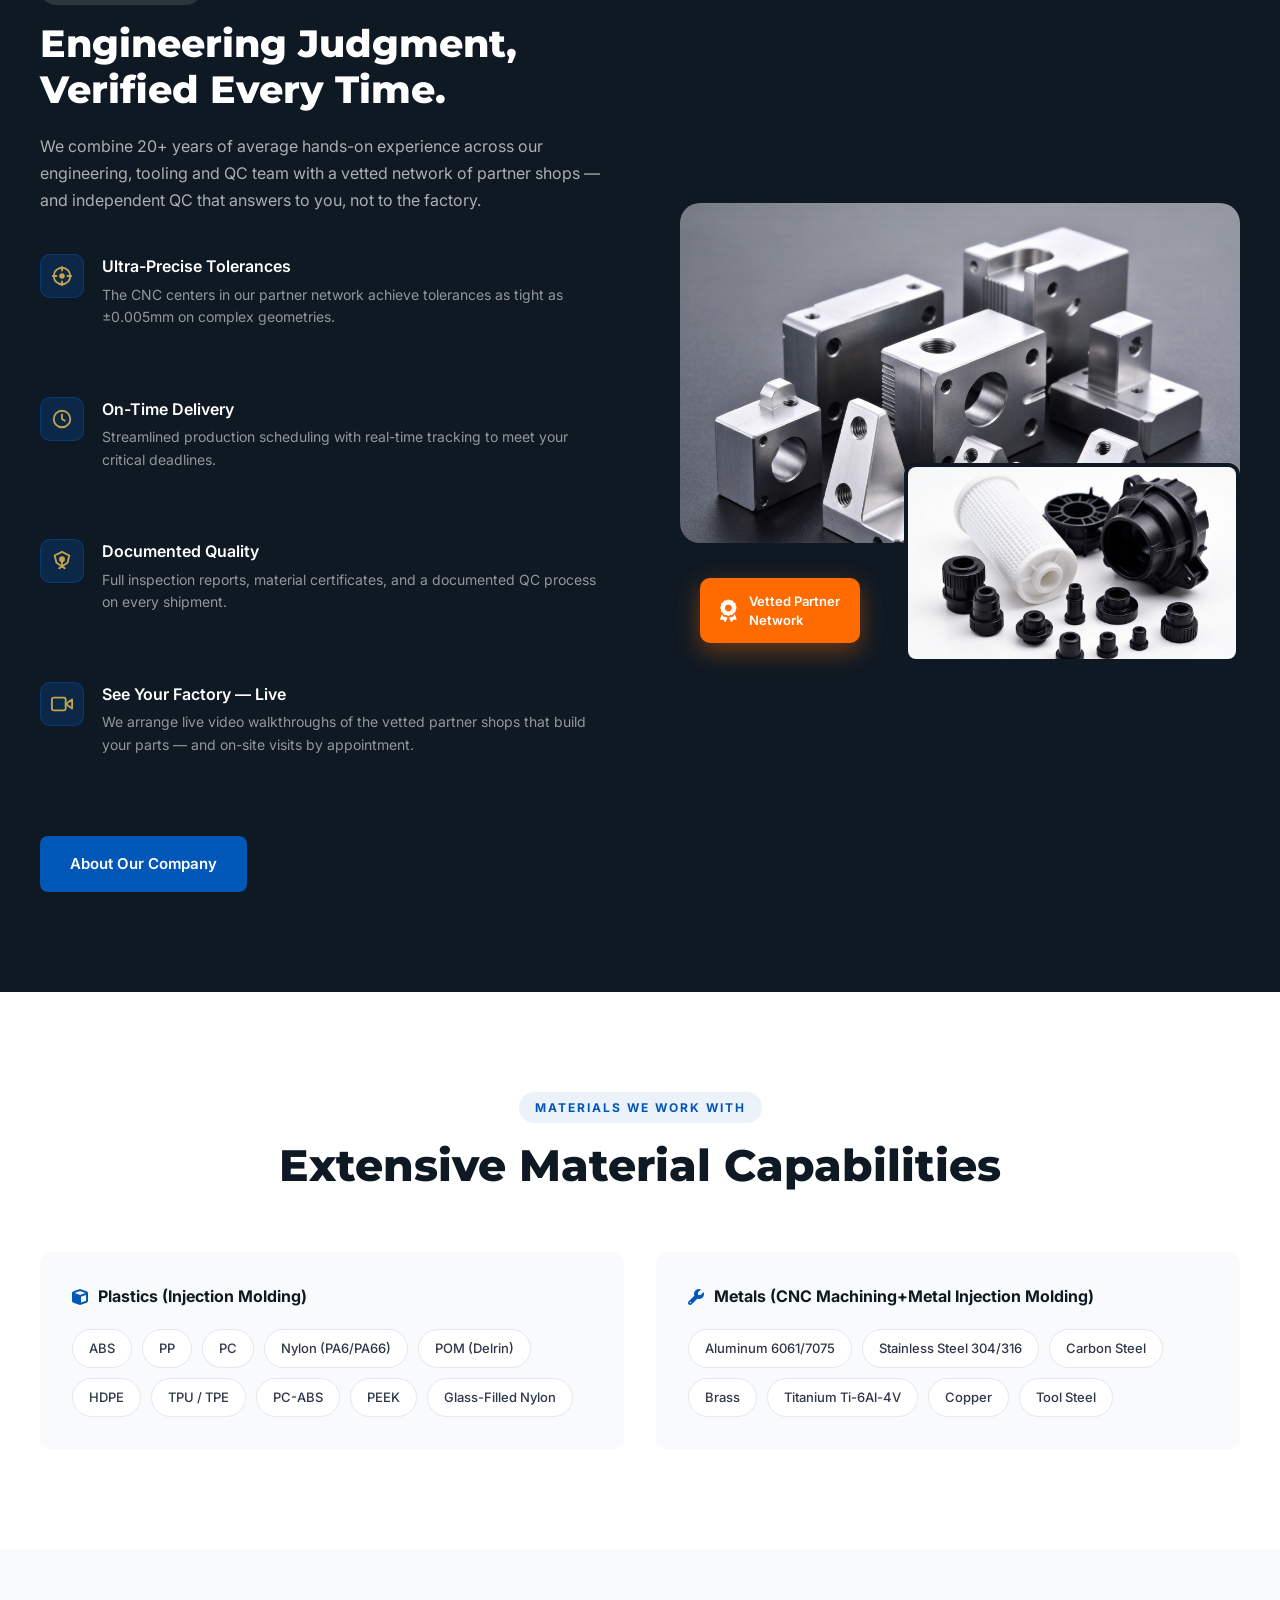
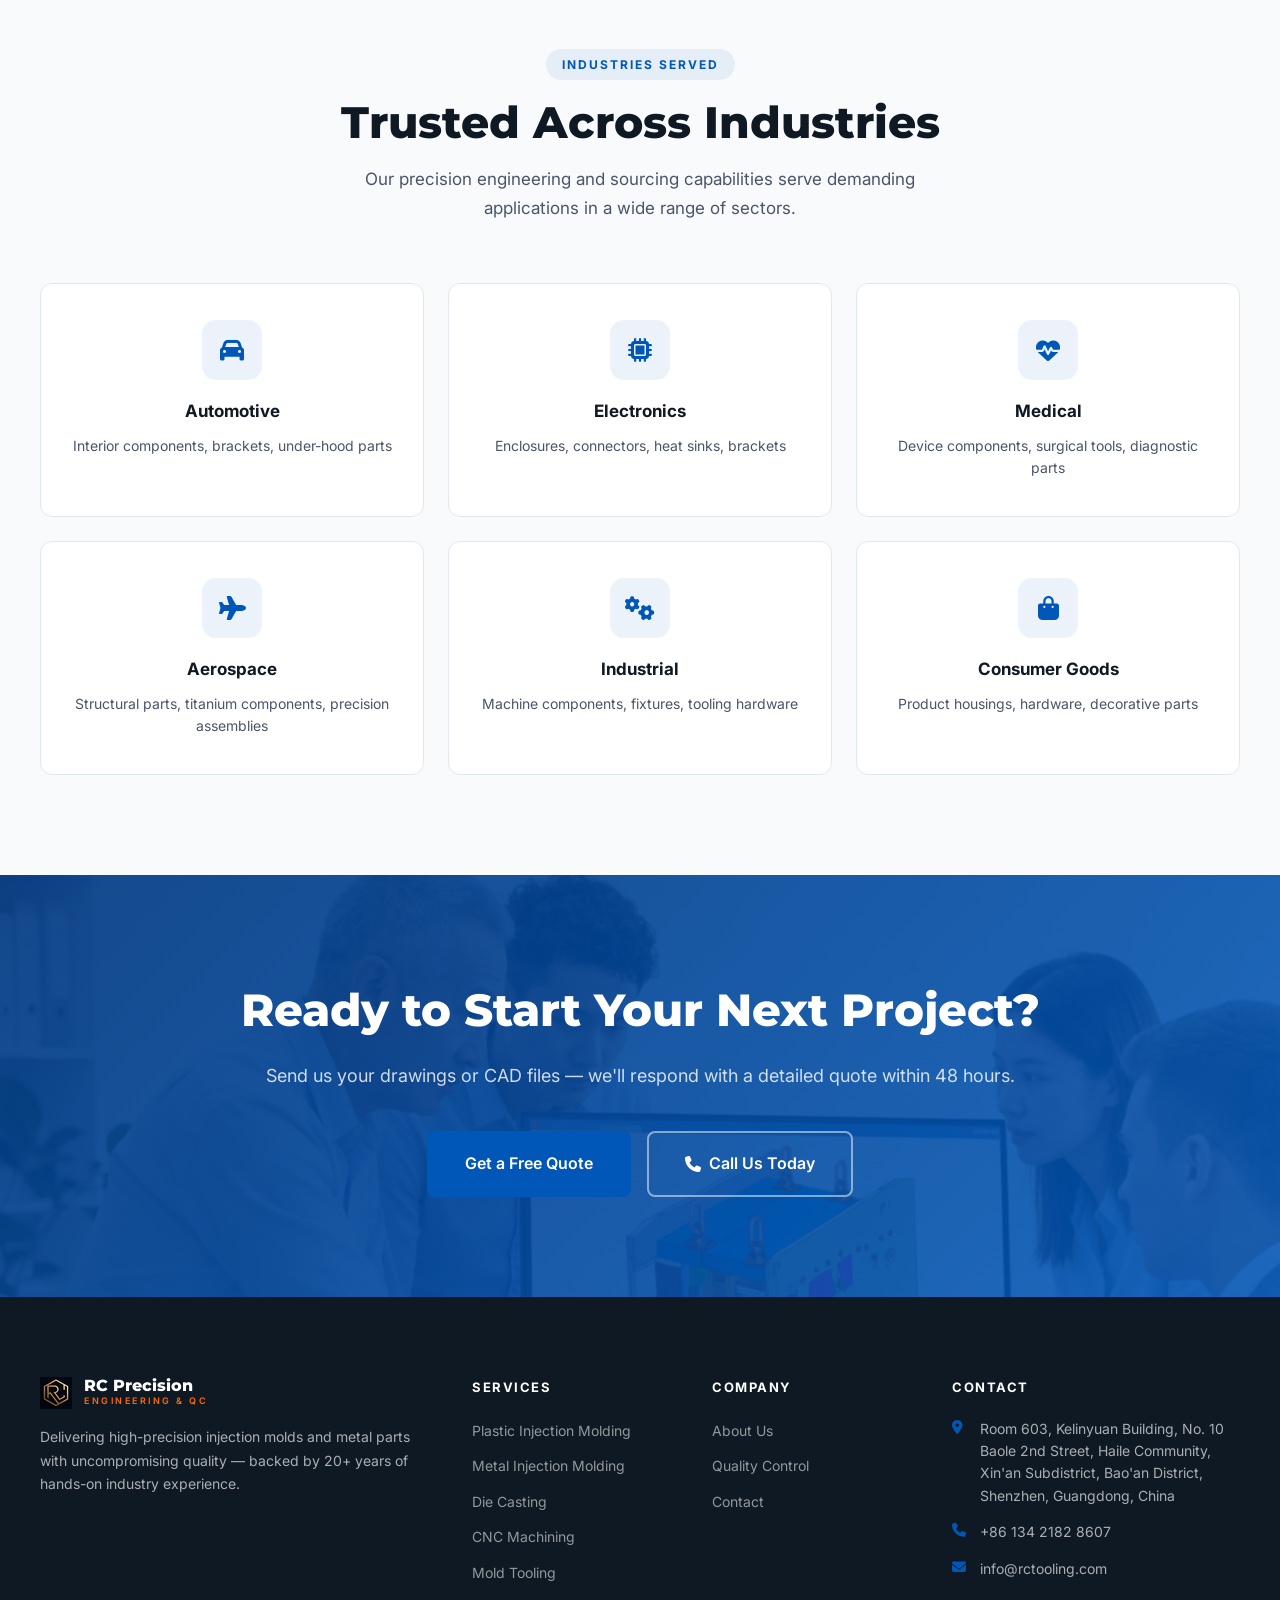
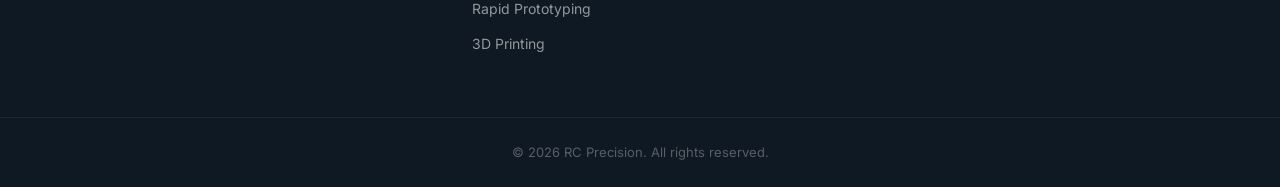
==== commit cb5c54cb: "Remove all ISO-certified claims (align with capability brochure); fix free-dfm positioning, drop unv" ====
--- a/index.html
+++ b/index.html
@@ -47,7 +47,7 @@
 <!-- Hero Section -->
 <section class="hero" data-page-node-id="3aDhioXMFj9AvGbYic368Z">
   <div class="hero-bg" data-page-node-id="czSYIOqIlMRFAJ5Zt50QvC">
-    <img src="images/hero-montage-white-1920x1080.jpg" alt="Injection molds, injection molded parts, CNC machined components, MIM and die cast parts from our ISO-certified partner shops" class="hero-img" data-page-node-id="cwUTKP4EP4Ugl6Z97pUkGS">
+    <img src="images/hero-montage-white-1920x1080.jpg" alt="Injection molds, injection molded parts, CNC machined components, MIM and die cast parts from our vetted partner shops" class="hero-img" data-page-node-id="cwUTKP4EP4Ugl6Z97pUkGS">
     <div class="hero-overlay" data-page-node-id="DBNr0DudKr7CU0RSFJI6FF"></div>
   </div>
   <div class="container hero-content" data-page-node-id="uHxL1PnwPDEK3wFp03jGgv">
@@ -57,7 +57,7 @@
       <span class="accent" data-page-node-id="4xM1RrA0kxYIL8lB2VN6Mm">Metal Parts</span><br data-page-node-id="17fqjoCKfsv0NOCataOV2d">
       Built to Perfection
     </h1>
-    <p class="hero-desc" data-page-node-id="vHTNvP56WBsf1oLXvM5GmE">From prototype to high-volume production — we source and QC precision injection molding and CNC machining across a vetted network of ISO-certified shops. Independent inspection, one accountable engineer, no surprises.</p>
+    <p class="hero-desc" data-page-node-id="vHTNvP56WBsf1oLXvM5GmE">From prototype to high-volume production — we source and QC precision injection molding and CNC machining across a vetted network of partner shops. Independent inspection, one accountable engineer, no surprises.</p>
     <div class="hero-actions" data-page-node-id="NYD3Wngefi0oGoeZRi3iCF">
       <a href="capabilities.html" class="btn btn-primary btn-lg" data-page-node-id="JHpTWCG8ZR61w52q0ImJM2">Explore Capabilities</a>
       <a href="rfq.html" class="btn btn-outline btn-lg" data-page-node-id="0gsS44hXqCKUAhr0pMA6Bf">Request a Quote</a>
@@ -213,7 +213,7 @@
       <div class="why-us-left" data-page-node-id="kPWOACMRvHr5YJIQwuBoFE">
         <div class="section-tag light" data-page-node-id="e871hBArXnvauSrN05TS1w">WHY CHOOSE US</div>
         <h2 data-page-node-id="5vxZ6GWN8Jfa9vFLSNydff">Engineering Judgment,<br data-page-node-id="XqDyOzcpMBhARZ79dg3874">Verified Every Time.</h2>
-        <p data-page-node-id="1vAAaIh49YQE5i3FhZY6Nw">We combine 20+ years of average hands-on experience across our engineering, tooling and QC team with a vetted network of ISO-certified shops — and independent QC that answers to you, not to the factory.</p>
+        <p data-page-node-id="1vAAaIh49YQE5i3FhZY6Nw">We combine 20+ years of average hands-on experience across our engineering, tooling and QC team with a vetted network of partner shops — and independent QC that answers to you, not to the factory.</p>
         <div class="why-features" data-page-node-id="xBQYDSw71MnZvE4bXV8kYC">
           <div class="why-feature" data-page-node-id="pHisUzuzCYK92kGemk5TzI">
             <div class="why-icon" data-page-node-id="EzfWEkekShIEElkCSarAQA"><svg viewBox="0 0 24 24" width="22" height="22" fill="none" stroke="#C8A24A" stroke-width="2" stroke-linecap="round" stroke-linejoin="round" aria-hidden="true"><circle cx="12" cy="12" r="9"/><line x1="12" y1="2" x2="12" y2="6"/><line x1="12" y1="18" x2="12" y2="22"/><line x1="2" y1="12" x2="6" y2="12"/><line x1="18" y1="12" x2="22" y2="12"/><circle cx="12" cy="12" r="2" fill="#C8A24A"/></svg></div>
@@ -232,15 +232,15 @@
           <div class="why-feature" data-page-node-id="4flTLOB2JlfhBkU3vooLS5">
             <div class="why-icon" data-page-node-id="jVPl3JsPHLXdwolBMBlanw"><svg viewBox="0 0 24 24" width="22" height="22" fill="none" stroke="#C8A24A" stroke-width="2" stroke-linecap="round" stroke-linejoin="round" aria-hidden="true"><path d="M12 2 L20 6 L18 14 L12 18 L6 14 L4 6 Z"/><circle cx="12" cy="10" r="2.2" fill="#C8A24A"/><line x1="12" y1="12.5" x2="12" y2="16"/><line x1="9" y1="20" x2="12" y2="18"/><line x1="15" y1="20" x2="12" y2="18"/></svg></div>
             <div data-page-node-id="QSkw9ZgPNUeksAYzTS5L43">
-              <h4 data-page-node-id="W6bkztRvWhP26EqlZAyrKU">Certified Quality</h4>
-              <p data-page-node-id="Rvb5k6bb7oVo72clD6QFDU">Full inspection reports, material certificates, and ISO-compliant quality processes.</p>
+              <h4 data-page-node-id="W6bkztRvWhP26EqlZAyrKU">Documented Quality</h4>
+              <p data-page-node-id="Rvb5k6bb7oVo72clD6QFDU">Full inspection reports, material certificates, and a documented QC process on every shipment.</p>
             </div>
           </div>
           <div class="why-feature">
             <div class="why-icon"><svg viewBox="0 0 24 24" width="22" height="22" fill="none" stroke="#C8A24A" stroke-width="2" stroke-linecap="round" stroke-linejoin="round" aria-hidden="true"><path d="M23 7l-7 5 7 5V7z"/><rect x="1" y="5" width="15" height="14" rx="2"/></svg></div>
             <div>
               <h4>See Your Factory — Live</h4>
-              <p>We arrange live video walkthroughs of the ISO-certified shops that build your parts — and on-site visits by appointment.</p>
+              <p>We arrange live video walkthroughs of the vetted partner shops that build your parts — and on-site visits by appointment.</p>
             </div>
           </div>
         </div>
@@ -252,7 +252,7 @@
           <img src="images/Injection_molded_plastic_parts_2026-06-09T11-37-58.png" alt="Injection Parts" class="why-img-small" data-page-node-id="xvl8FgRfZF1Bdsv7eelxF6">
           <div class="why-badge" data-page-node-id="g3aUc6O110JeveEs6jxME3">
             <i class="fas fa-award" data-page-node-id="6KQzp719GFoFIlC2KBiymz"></i>
-            <span data-page-node-id="eHYhvuPu7CpjGWAPjKaci1">ISO 9001 Certified<br data-page-node-id="V9S53vXiz6xGakj9Db5SOd">Partner Network</span>
+            <span data-page-node-id="eHYhvuPu7CpjGWAPjKaci1">Vetted Partner<br data-page-node-id="V9S53vXiz6xGakj9Db5SOd">Network</span>
           </div>
         </div>
       </div>
